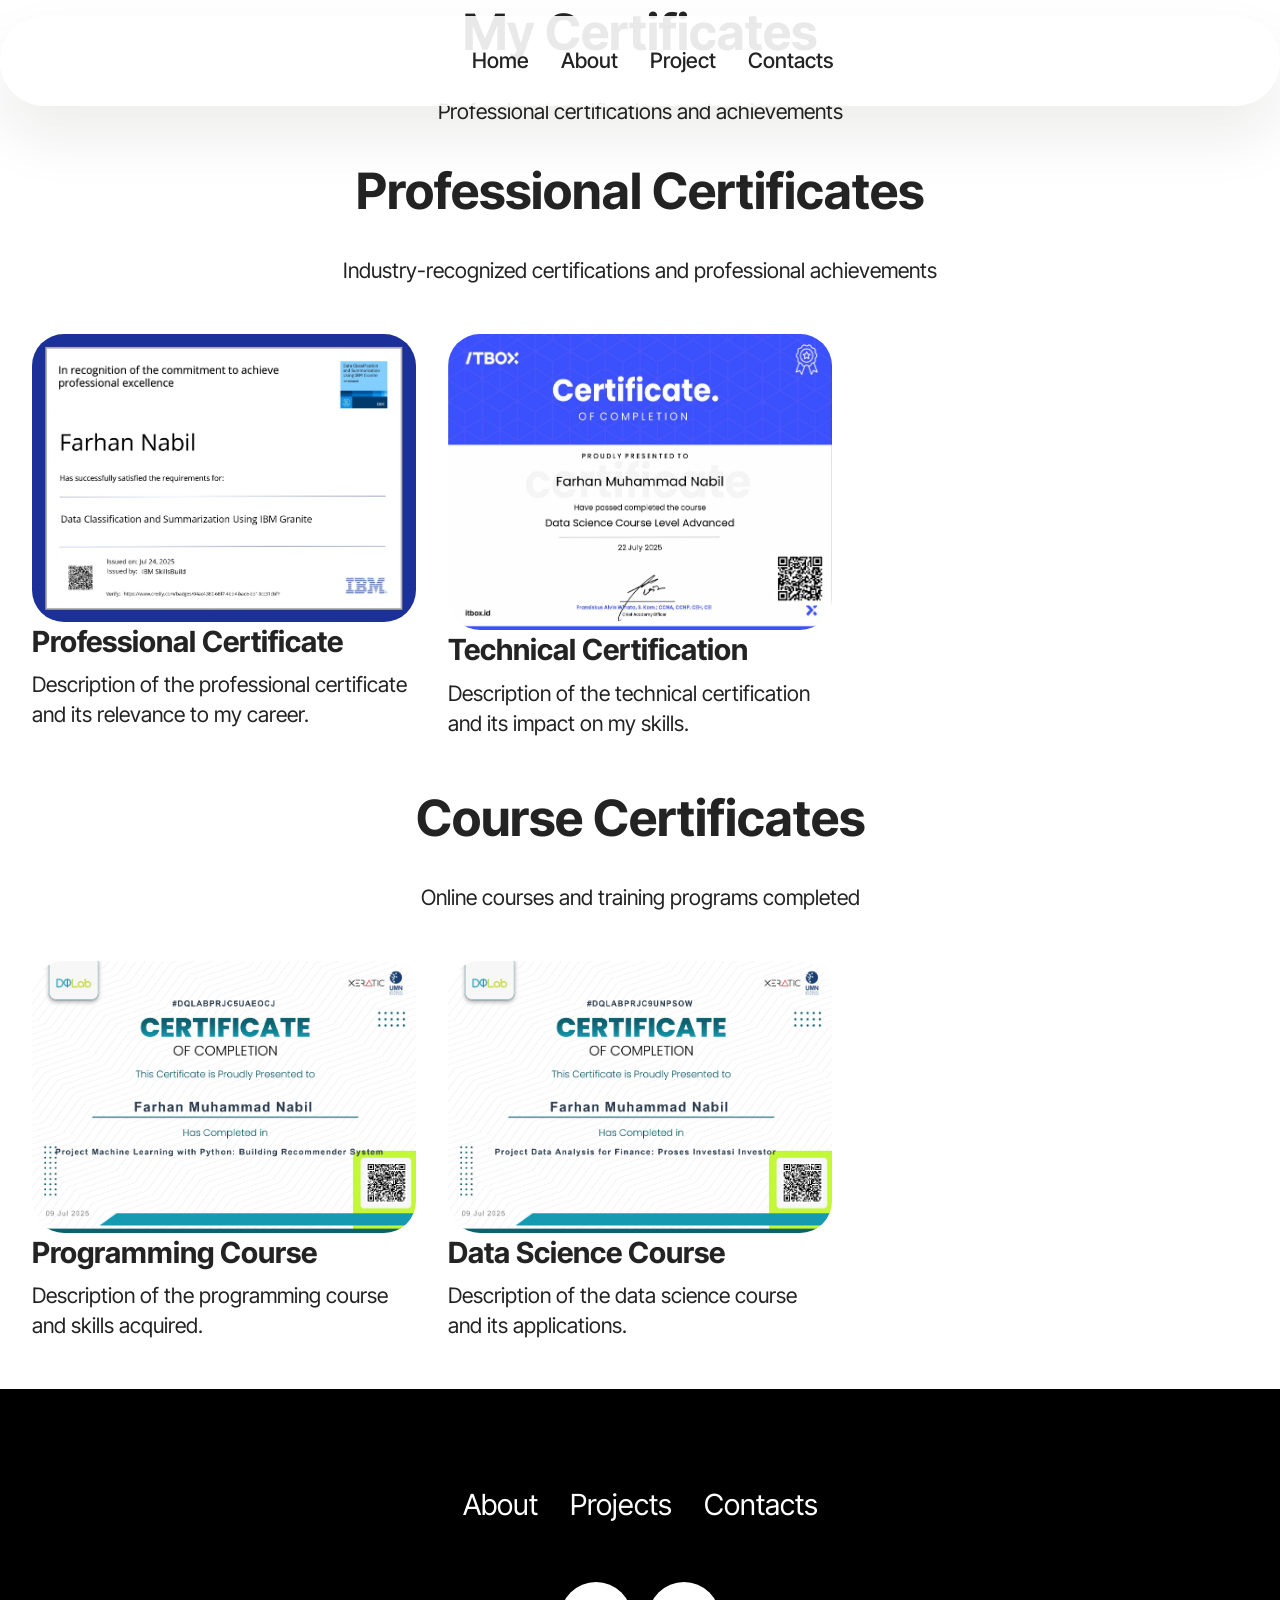
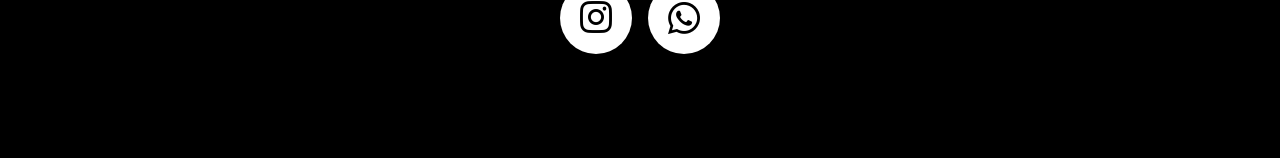
==== certificates.html @ 4dd7436f "Add files via upload" ====
<!DOCTYPE html>
<html>
<head>
  <meta charset="UTF-8">
  <meta http-equiv="X-UA-Compatible" content="IE=edge">
  <meta name="viewport" content="width=device-width, initial-scale=1, minimum-scale=1">
  <link rel="shortcut icon" href="assets/images/icon-128x128-1.png" type="image/x-icon">
  <meta name="description" content="">
  <title>My Certificates</title>
  <link rel="stylesheet" href="assets/bootstrap/css/bootstrap.min.css">
  <link rel="stylesheet" href="assets/bootstrap/css/bootstrap-grid.min.css">
  <link rel="stylesheet" href="assets/bootstrap/css/bootstrap-reboot.min.css">
  <link rel="stylesheet" href="assets/animatecss/animate.css">
  <link rel="stylesheet" href="assets/dropdown/css/style.css">
  <link rel="stylesheet" href="assets/socicon/css/styles.css">
  <link rel="stylesheet" href="assets/theme/css/style.css">
  <link rel="preload" href="https://fonts.googleapis.com/css?family=Inter+Tight:100,200,300,400,500,600,700,800,900,100i,200i,300i,400i,500i,600i,700i,800i,900i&display=swap" as="style" onload="this.onload=null;this.rel='stylesheet'">
  <noscript><link rel="stylesheet" href="https://fonts.googleapis.com/css?family=Inter+Tight:100,200,300,400,500,600,700,800,900,100i,200i,300i,400i,500i,600i,700i,800i,900i&display=swap"></noscript>
  <link rel="preload" as="style" href="assets/css/additional.css?v=58qlZ4"><link rel="stylesheet" href="assets/css/additional.css?v=58qlZ4" type="text/css">
</head>
<body>

<section data-bs-version="5.1" class="menu menu2 cid-tJS6tZXiPa" once="menu" id="menu02-0">
	<nav class="navbar navbar-dropdown navbar-fixed-top navbar-expand-lg">
		<div class="container">
			<div class="navbar-brand">
			</div>
			<button class="navbar-toggler" type="button" data-toggle="collapse" data-bs-toggle="collapse" data-target="#navbarSupportedContent" data-bs-target="#navbarSupportedContent" aria-controls="navbarNavAltMarkup" aria-expanded="false" aria-label="Toggle navigation">
				<div class="hamburger">
					<span></span>
					<span></span>
					<span></span>
					<span></span>
				</div>
			</button>
			<div class="collapse navbar-collapse" id="navbarSupportedContent">
				<ul class="navbar-nav nav-dropdown nav-right navbar-nav-top-padding" data-app-modern-menu="true">
					<li class="nav-item">
						<a class="nav-link link text-black text-primary display-4" href="index.html">Home</a>
					</li>
					<li class="nav-item">
						<a class="nav-link link text-black text-primary display-4" href="index.html#tabs1-1s">About</a>
					</li>
					<li class="nav-item">
						<a class="nav-link link text-black text-primary display-4" href="index.html#features-w">Project</a>
					</li>
					<li class="nav-item">
						<a class="nav-link link text-black text-primary display-4" href="index.html#contacts01-2a">Contacts</a>
					</li>
				</ul>
			</div>
		</div>
	</nav>
</section>

<section data-bs-version="5.1" class="header1 cid-certificates-header" id="header-certificates">
	<div class="container">
		<div class="row justify-content-center">
			<div class="col-12 text-center">
				<h1 class="section-title fonts-style mb-4 display-2"><strong>My Certificates</strong></h1>
				<p class="text fonts-style mb-4 display-7">Professional certifications and achievements</p>
			</div>
		</div>
	</div>
</section>

<section data-bs-version="5.1" class="features4 cid-professional-certs" id="professional-certificates">
	<div class="container">
		<div class="row justify-content-center mb-5">
			<div class="col-12 content-head">
				<h3 class="section-title fonts-style align-center mb-0 display-2"><strong>Professional Certificates</strong></h3>
				<p class="section-subtitle fonts-style align-center mt-4 mb-0 display-7">Industry-recognized certifications and professional achievements</p>
			</div>
		</div>
		<div class="row">
			<div class="col-12 col-md-6 col-lg-4 mb-4">
				<div class="certificate-card">
					<div class="certificate-img">
						<img src="assets/images/CERTI/certificate-04.jpg" onclick="openCertModal(this.src)" class="certificate-img">
					</div>
					<div class="certificate-content">
						<h5 class="certificate-title fonts-style display-5">
							<strong>Professional Certificate</strong>
						</h5>
						<p class="text fonts-style display-7">
							Description of the professional certificate and its relevance to my career.
						</p>
					</div>
				</div>
			</div>
			<div class="col-12 col-md-6 col-lg-4 mb-4">
				<div class="certificate-card">
					<div class="certificate-img">
						<img src="assets/images/CERTI/certificate-03.jpg" onclick="openCertModal(this.src)" class="certificate-img">
					</div>
					<div class="certificate-content">
						<h5 class="certificate-title fonts-style display-5">
							<strong>Technical Certification</strong>
						</h5>
						<p class="text fonts-style display-7">
							Description of the technical certification and its impact on my skills.
						</p>
					</div>
				</div>
			</div>
		</div>
	</div>
</section>

<section data-bs-version="5.1" class="features4 cid-course-certs" id="course-certificates">
	<div class="container">
		<div class="row justify-content-center mb-5">
			<div class="col-12 content-head">
				<h3 class="section-title fonts-style align-center mb-0 display-2"><strong>Course Certificates</strong></h3>
				<p class="section-subtitle fonts-style align-center mt-4 mb-0 display-7">Online courses and training programs completed</p>
			</div>
		</div>
		<div class="row">
			<div class="col-12 col-md-6 col-lg-4 mb-4">
				<div class="certificate-card">
					<div class="certificate-img">
						<img src="assets/images/CERTI/certificate-01.jpg" onclick="openCertModal(this.src)" class="certificate-img">
					</div>
					<div class="certificate-content">
						<h5 class="certificate-title fonts-style display-5">
							<strong>Programming Course</strong>
						</h5>
						<p class="text fonts-style display-7">
							Description of the programming course and skills acquired.
						</p>
					</div>
				</div>
			</div>
			<div class="col-12 col-md-6 col-lg-4 mb-4">
				<div class="certificate-card">
					<div class="certificate-img">
						<img src="assets/images/CERTI/certificate-02.jpg" onclick="openCertModal(this.src)" class="certificate-img">
					</div>
					<div class="certificate-content">
						<h5 class="certificate-title fonts-style display-5">
							<strong>Data Science Course</strong>
						</h5>
						<p class="text fonts-style display-7">
							Description of the data science course and its applications.
						</p>
					</div>
				</div>
			</div>
		</div>
	</div>
</section>

<!-- Certificate Modal -->
<div id="certModal" class="cert-modal" onclick="closeCertModal()">
	<div class="cert-modal-content">
		<span class="cert-close" onclick="closeCertModal()">&times;</span>
		<img id="certModalImg" src="" alt="Certificate">
	</div>
</div>

<section data-bs-version="5.1" class="footer1 programm5 cid-tJS9NNcTLZ" once="footers" id="footer03-8">
	<div class="container">
		<div class="row">
			<div class="row-links mb-4">
				<ul class="header-menu">
					<li class="header-menu-item fonts-style display-5"><a href="index.html#tabs1-1s" class="text-danger text-primary">About</a></li>
					<li class="header-menu-item fonts-style display-5"><a href="index.html#features-w" class="text-white">Projects</a></li>
					<li class="header-menu-item fonts-style display-5"><a href="index.html#contacts01-2a" class="text-danger text-primary">Contacts</a></li>
				</ul>
			</div>
			<div class="col-12">
				<div class="social-row">
					<div class="soc-item">
						<a href="https://www.instagram.com/farhanabiill/" target="_blank">
							<span class="iconfont display-7 socicon-instagram socicon"></span>
						</a>
					</div>
					<div class="soc-item">
						<a href="https://api.whatsapp.com/send/?phone=62081388886564" target="_blank">
							<span class="iconfont socicon-whatsapp socicon"></span>
						</a>
					</div>
				</div>
			</div>
		</div>
	</div>
</section>

<script src="assets/bootstrap/js/bootstrap.bundle.min.js"></script>
<script src="assets/smoothscroll/smooth-scroll.js"></script>
<script src="assets/dropdown/js/navbar-dropdown.js"></script>
<script src="assets/theme/js/script.js"></script>

<script>
// Certificate Modal Functions
function openCertModal(src) {
    document.getElementById('certModal').style.display = 'block';
    document.getElementById('certModalImg').src = src;
    document.body.style.overflow = 'hidden';
}

function closeCertModal() {
    document.getElementById('certModal').style.display = 'none';
    document.body.style.overflow = 'auto';
}

// Close modal when clicking outside
window.onclick = function(event) {
    const modal = document.getElementById('certModal');
    if (event.target == modal) {
        closeCertModal();
    }
}

// Close modal on escape key
document.addEventListener('keydown', function(event) {
    if (event.key === 'Escape') {
        closeCertModal();
    }
});
</script>

<input name="animation" type="hidden">
</body>
</html>
---- assets/dropdown/css/style.css ----
.navbar-dropdown {
  left: 0;
  padding: 0;
  position: absolute;
  right: 0;
  top: 0;
  transition: all 0.45s ease;
  z-index: 1030;
  background: #282828; }
  .navbar-dropdown .navbar-logo {
    margin-right: 0.8rem;
    transition: margin 0.3s ease-in-out;
    vertical-align: middle; }
    .navbar-dropdown .navbar-logo img {
      height: 3.125rem;
      transition: all 0.3s ease-in-out; }
    .navbar-dropdown .navbar-logo.iconfont {
      font-size: 3.125rem;
      line-height: 3.125rem; }
  .navbar-dropdown .navbar-caption {
    font-weight: 700;
    white-space: normal;
    vertical-align: -4px;
    line-height: 3.125rem !important; }
    .navbar-dropdown .navbar-caption, .navbar-dropdown .navbar-caption:hover {
      color: inherit;
      text-decoration: none; }
  .navbar-dropdown .iconfont + .navbar-caption {
    vertical-align: -1px; }
  .navbar-dropdown.navbar-fixed-top {
    position: fixed; }
  .navbar-dropdown .navbar-brand span {
    vertical-align: -4px; }
  .navbar-dropdown.bg-color.transparent {
    background: none; }
  .navbar-dropdown.navbar-short .navbar-brand {
    padding: 0.625rem 0; }
    .navbar-dropdown.navbar-short .navbar-brand span {
      vertical-align: -1px; }
  .navbar-dropdown.navbar-short .navbar-caption {
    line-height: 2.375rem !important;
    vertical-align: -2px; }
  .navbar-dropdown.navbar-short .navbar-logo {
    margin-right: 0.5rem; }
    .navbar-dropdown.navbar-short .navbar-logo img {
      height: 2.375rem; }
    .navbar-dropdown.navbar-short .navbar-logo.iconfont {
      font-size: 2.375rem;
      line-height: 2.375rem; }
  .navbar-dropdown.navbar-short .table-cell {
    height: 3.625rem; }
  .navbar-dropdown .navbar-close {
    left: 0.6875rem;
    position: fixed;
    top: 0.75rem;
    z-index: 1000; }
  .navbar-dropdown .hamburger-icon {
    content: "";
    display: inline-block;
    vertical-align: middle;
    width: 16px;
    -webkit-box-shadow: 0 -6px 0 1px #282828,0 0 0 1px #282828,0 6px 0 1px #282828;
    -moz-box-shadow: 0 -6px 0 1px #282828,0 0 0 1px #282828,0 6px 0 1px #282828;
    box-shadow: 0 -6px 0 1px #282828,0 0 0 1px #282828,0 6px 0 1px #282828; }

.dropdown-menu .dropdown-toggle[data-toggle="dropdown-submenu"]::after {
  border-bottom: 0.35em solid transparent;
  border-left: 0.35em solid;
  border-right: 0;
  border-top: 0.35em solid transparent;
  margin-left: 0.3rem; }

.dropdown-menu .dropdown-item:focus {
  outline: 0; }

.nav-dropdown {
  font-size: 0.75rem;
  font-weight: 500;
  height: auto !important; }
  .nav-dropdown .nav-btn {
    padding-left: 1rem; }
  .nav-dropdown .link {
    margin: .667em 1.667em;
    font-weight: 500;
    padding: 0;
    transition: color .2s ease-in-out; }
    .nav-dropdown .link.dropdown-toggle {
      margin-right: 2.583em; }
      .nav-dropdown .link.dropdown-toggle::after {
        margin-left: .25rem;
        border-top: 0.35em solid;
        border-right: 0.35em solid transparent;
        border-left: 0.35em solid transparent;
        border-bottom: 0; }
      .nav-dropdown .link.dropdown-toggle[aria-expanded="true"] {
        margin: 0;
        padding: 0.667em 3.263em  0.667em 1.667em; }
  .nav-dropdown .link::after,
  .nav-dropdown .dropdown-item::after {
    color: inherit; }
  .nav-dropdown .btn {
    font-size: 0.75rem;
    font-weight: 700;
    letter-spacing: 0;
    margin-bottom: 0;
    padding-left: 1.25rem;
    padding-right: 1.25rem; }
  .nav-dropdown .dropdown-menu {
    border-radius: 0;
    border: 0;
    left: 0;
    margin: 0;
    padding-bottom: 1.25rem;
    padding-top: 1.25rem;
    position: relative; }
  .nav-dropdown .dropdown-submenu {
    margin-left: 0.125rem;
    top: 0; }
  .nav-dropdown .dropdown-item {
    font-weight: 500;
    line-height: 2;
    padding: 0.3846em 4.615em 0.3846em 1.5385em;
    position: relative;
    transition: color .2s ease-in-out, background-color .2s ease-in-out; }
    .nav-dropdown .dropdown-item::after {
      margin-top: -0.3077em;
      position: absolute;
      right: 1.1538em;
      top: 50%; }
    .nav-dropdown .dropdown-item:focus, .nav-dropdown .dropdown-item:hover {
      background: none; }

@media (max-width: 767px) {
  .nav-dropdown.navbar-toggleable-sm {
    bottom: 0;
    display: none;
    left: 0;
    overflow-x: hidden;
    position: fixed;
    top: 0;
    transform: translateX(-100%);
    -ms-transform: translateX(-100%);
    -webkit-transform: translateX(-100%);
    width: 18.75rem;
    z-index: 999; } }
.nav-dropdown.navbar-toggleable-xl {
  bottom: 0;
  display: none;
  left: 0;
  overflow-x: hidden;
  position: fixed;
  top: 0;
  transform: translateX(-100%);
  -ms-transform: translateX(-100%);
  -webkit-transform: translateX(-100%);
  width: 18.75rem;
  z-index: 999; }

.nav-dropdown-sm {
  display: block !important;
  overflow-x: hidden;
  overflow: auto;
  padding-top: 3.875rem; }
  .nav-dropdown-sm::after {
    content: "";
    display: block;
    height: 3rem;
    width: 100%; }
  .nav-dropdown-sm.collapse.in ~ .navbar-close {
    display: block !important; }
  .nav-dropdown-sm.collapsing, .nav-dropdown-sm.collapse.in {
    transform: translateX(0);
    -ms-transform: translateX(0);
    -webkit-transform: translateX(0);
    transition: all 0.25s ease-out;
    -webkit-transition: all 0.25s ease-out;
    background: #282828; }
  .nav-dropdown-sm.collapsing[aria-expanded="false"] {
    transform: translateX(-100%);
    -ms-transform: translateX(-100%);
    -webkit-transform: translateX(-100%); }
  .nav-dropdown-sm .nav-item {
    display: block;
    margin-left: 0 !important;
    padding-left: 0; }
  .nav-dropdown-sm .link,
  .nav-dropdown-sm .dropdown-item {
    border-top: 1px dotted rgba(255, 255, 255, 0.1);
    font-size: 0.8125rem;
    line-height: 1.6;
    margin: 0 !important;
    padding: 0.875rem 2.4rem 0.875rem 1.5625rem !important;
    position: relative;
    white-space: normal; }
    .nav-dropdown-sm .link:focus, .nav-dropdown-sm .link:hover,
    .nav-dropdown-sm .dropdown-item:focus,
    .nav-dropdown-sm .dropdown-item:hover {
      background: rgba(0, 0, 0, 0.2) !important;
      color: #c0a375; }
  .nav-dropdown-sm .nav-btn {
    position: relative;
    padding: 1.5625rem 1.5625rem 0 1.5625rem; }
    .nav-dropdown-sm .nav-btn::before {
      border-top: 1px dotted rgba(255, 255, 255, 0.1);
      content: "";
      left: 0;
      position: absolute;
      top: 0;
      width: 100%; }
    .nav-dropdown-sm .nav-btn + .nav-btn {
      padding-top: 0.625rem; }
      .nav-dropdown-sm .nav-btn + .nav-btn::before {
        display: none; }
  .nav-dropdown-sm .btn {
    padding: 0.625rem 0; }
  .nav-dropdown-sm .dropdown-toggle[data-toggle="dropdown-submenu"]::after {
    margin-left: .25rem;
    border-top: 0.35em solid;
    border-right: 0.35em solid transparent;
    border-left: 0.35em solid transparent;
    border-bottom: 0; }
  .nav-dropdown-sm .dropdown-toggle[data-toggle="dropdown-submenu"][aria-expanded="true"]::after {
    border-top: 0;
    border-right: 0.35em solid transparent;
    border-left: 0.35em solid transparent;
    border-bottom: 0.35em solid; }
  .nav-dropdown-sm .dropdown-menu {
    margin: 0;
    padding: 0;
    position: relative;
    top: 0;
    left: 0;
    width: 100%;
    border: 0;
    float: none;
    border-radius: 0;
    background: none; }
  .nav-dropdown-sm .dropdown-submenu {
    left: 100%;
    margin-left: 0.125rem;
    margin-top: -1.25rem;
    top: 0; }

.navbar-toggleable-sm .nav-dropdown .dropdown-menu {
  position: absolute; }

.navbar-toggleable-sm .nav-dropdown .dropdown-submenu {
  left: 100%;
  margin-left: 0.125rem;
  margin-top: -1.25rem;
  top: 0; }

.navbar-toggleable-sm.opened .nav-dropdown .dropdown-menu {
  position: relative; }

.navbar-toggleable-sm.opened .nav-dropdown .dropdown-submenu {
  left: 0;
  margin-left: 00rem;
  margin-top: 0rem;
  top: 0; }

.is-builder .nav-dropdown.collapsing {
  transition: none !important; }
---- assets/socicon/css/styles.css ----
@charset "UTF-8";

@font-face {
  font-family: 'Socicon';
  src:  url('../fonts/socicon.eot');
  src:  url('../fonts/socicon.eot?#iefix') format('embedded-opentype'),
    url('../fonts/socicon.woff2') format('woff2'),
    url('../fonts/socicon.ttf') format('truetype'),
    url('../fonts/socicon.woff') format('woff'),
    url('../fonts/socicon.svg#socicon') format('svg');
  font-weight: normal;
  font-style: normal;
  font-display: swap;
}

[data-icon]:before {
  font-family: "socicon" !important;
  content: attr(data-icon);
  font-style: normal !important;
  font-weight: normal !important;
  font-variant: normal !important;
  text-transform: none !important;
  speak: none;
  line-height: 1;
  -webkit-font-smoothing: antialiased;
  -moz-osx-font-smoothing: grayscale;
}

[class^="socicon-"], [class*=" socicon-"] {
  /* use !important to prevent issues with browser extensions that change fonts */
  font-family: 'Socicon' !important;
  speak: none;
  font-style: normal;
  font-weight: normal;
  font-variant: normal;
  text-transform: none;
  line-height: 1;

  /* Better Font Rendering =========== */
  -webkit-font-smoothing: antialiased;
  -moz-osx-font-smoothing: grayscale;
}

.socicon-500px:before {
  content: "\e000";
}
.socicon-8tracks:before {
  content: "\e001";
}
.socicon-airbnb:before {
  content: "\e002";
}
.socicon-alliance:before {
  content: "\e003";
}
.socicon-amazon:before {
  content: "\e004";
}
.socicon-amplement:before {
  content: "\e005";
}
.socicon-android:before {
  content: "\e006";
}
.socicon-angellist:before {
  content: "\e007";
}
.socicon-apple:before {
  content: "\e008";
}
.socicon-appnet:before {
  content: "\e009";
}
.socicon-baidu:before {
  content: "\e00a";
}
.socicon-bandcamp:before {
  content: "\e00b";
}
.socicon-battlenet:before {
  content: "\e00c";
}
.socicon-mixer:before {
  content: "\e00d";
}
.socicon-bebee:before {
  content: "\e00e";
}
.socicon-bebo:before {
  content: "\e00f";
}
.socicon-behance:before {
  content: "\e010";
}
.socicon-blizzard:before {
  content: "\e011";
}
.socicon-blogger:before {
  content: "\e012";
}
.socicon-buffer:before {
  content: "\e013";
}
.socicon-chrome:before {
  content: "\e014";
}
.socicon-coderwall:before {
  content: "\e015";
}
.socicon-curse:before {
  content: "\e016";
}
.socicon-dailymotion:before {
  content: "\e017";
}
.socicon-deezer:before {
  content: "\e018";
}
.socicon-delicious:before {
  content: "\e019";
}
.socicon-deviantart:before {
  content: "\e01a";
}
.socicon-diablo:before {
  content: "\e01b";
}
.socicon-digg:before {
  content: "\e01c";
}
.socicon-discord:before {
  content: "\e01d";
}
.socicon-disqus:before {
  content: "\e01e";
}
.socicon-douban:before {
  content: "\e01f";
}
.socicon-draugiem:before {
  content: "\e020";
}
.socicon-dribbble:before {
  content: "\e021";
}
.socicon-drupal:before {
  content: "\e022";
}
.socicon-ebay:before {
  content: "\e023";
}
.socicon-ello:before {
  content: "\e024";
}
.socicon-endomodo:before {
  content: "\e025";
}
.socicon-envato:before {
  content: "\e026";
}
.socicon-etsy:before {
  content: "\e027";
}
.socicon-facebook:before {
  content: "\e028";
}
.socicon-feedburner:before {
  content: "\e029";
}
.socicon-filmweb:before {
  content: "\e02a";
}
.socicon-firefox:before {
  content: "\e02b";
}
.socicon-flattr:before {
  content: "\e02c";
}
.socicon-flickr:before {
  content: "\e02d";
}
.socicon-formulr:before {
  content: "\e02e";
}
.socicon-forrst:before {
  content: "\e02f";
}
.socicon-foursquare:before {
  content: "\e030";
}
.socicon-friendfeed:before {
  content: "\e031";
}
.socicon-github:before {
  content: "\e032";
}
.socicon-goodreads:before {
  content: "\e033";
}
.socicon-google:before {
  content: "\e034";
}
.socicon-googlescholar:before {
  content: "\e035";
}
.socicon-googlegroups:before {
  content: "\e036";
}
.socicon-googlephotos:before {
  content: "\e037";
}
.socicon-googleplus:before {
  content: "\e038";
}
.socicon-grooveshark:before {
  content: "\e039";
}
.socicon-hackerrank:before {
  content: "\e03a";
}
.socicon-hearthstone:before {
  content: "\e03b";
}
.socicon-hellocoton:before {
  content: "\e03c";
}
.socicon-heroes:before {
  content: "\e03d";
}
.socicon-smashcast:before {
  content: "\e03e";
}
.socicon-horde:before {
  content: "\e03f";
}
.socicon-houzz:before {
  content: "\e040";
}
.socicon-icq:before {
  content: "\e041";
}
.socicon-identica:before {
  content: "\e042";
}
.socicon-imdb:before {
  content: "\e043";
}
.socicon-instagram:before {
  content: "\e044";
}
.socicon-issuu:before {
  content: "\e045";
}
.socicon-istock:before {
  content: "\e046";
}
.socicon-itunes:before {
  content: "\e047";
}
.socicon-keybase:before {
  content: "\e048";
}
.socicon-lanyrd:before {
  content: "\e049";
}
.socicon-lastfm:before {
  content: "\e04a";
}
.socicon-line:before {
  content: "\e04b";
}
.socicon-linkedin:before {
  content: "\e04c";
}
.socicon-livejournal:before {
  content: "\e04d";
}
.socicon-lyft:before {
  content: "\e04e";
}
.socicon-macos:before {
  content: "\e04f";
}
.socicon-mail:before {
  content: "\e050";
}
.socicon-medium:before {
  content: "\e051";
}
.socicon-meetup:before {
  content: "\e052";
}
.socicon-mixcloud:before {
  content: "\e053";
}
.socicon-modelmayhem:before {
  content: "\e054";
}
.socicon-mumble:before {
  content: "\e055";
}
.socicon-myspace:before {
  content: "\e056";
}
.socicon-newsvine:before {
  content: "\e057";
}
.socicon-nintendo:before {
  content: "\e058";
}
.socicon-npm:before {
  content: "\e059";
}
.socicon-odnoklassniki:before {
  content: "\e05a";
}
.socicon-openid:before {
  content: "\e05b";
}
.socicon-opera:before {
  content: "\e05c";
}
.socicon-outlook:before {
  content: "\e05d";
}
.socicon-overwatch:before {
  content: "\e05e";
}
.socicon-patreon:before {
  content: "\e05f";
}
.socicon-paypal:before {
  content: "\e060";
}
.socicon-periscope:before {
  content: "\e061";
}
.socicon-persona:before {
  content: "\e062";
}
.socicon-pinterest:before {
  content: "\e063";
}
.socicon-play:before {
  content: "\e064";
}
.socicon-player:before {
  content: "\e065";
}
.socicon-playstation:before {
  content: "\e066";
}
.socicon-pocket:before {
  content: "\e067";
}
.socicon-qq:before {
  content: "\e068";
}
.socicon-quora:before {
  content: "\e069";
}
.socicon-raidcall:before {
  content: "\e06a";
}
.socicon-ravelry:before {
  content: "\e06b";
}
.socicon-reddit:before {
  content: "\e06c";
}
.socicon-renren:before {
  content: "\e06d";
}
.socicon-researchgate:before {
  content: "\e06e";
}
.socicon-residentadvisor:before {
  content: "\e06f";
}
.socicon-reverbnation:before {
  content: "\e070";
}
.socicon-rss:before {
  content: "\e071";
}
.socicon-sharethis:before {
  content: "\e072";
}
.socicon-skype:before {
  content: "\e073";
}
.socicon-slideshare:before {
  content: "\e074";
}
.socicon-smugmug:before {
  content: "\e075";
}
.socicon-snapchat:before {
  content: "\e076";
}
.socicon-songkick:before {
  content: "\e077";
}
.socicon-soundcloud:before {
  content: "\e078";
}
.socicon-spotify:before {
  content: "\e079";
}
.socicon-stackexchange:before {
  content: "\e07a";
}
.socicon-stackoverflow:before {
  content: "\e07b";
}
.socicon-starcraft:before {
  content: "\e07c";
}
.socicon-stayfriends:before {
  content: "\e07d";
}
.socicon-steam:before {
  content: "\e07e";
}
.socicon-storehouse:before {
  content: "\e07f";
}
.socicon-strava:before {
  content: "\e080";
}
.socicon-streamjar:before {
  content: "\e081";
}
.socicon-stumbleupon:before {
  content: "\e082";
}
.socicon-swarm:before {
  content: "\e083";
}
.socicon-teamspeak:before {
  content: "\e084";
}
.socicon-teamviewer:before {
  content: "\e085";
}
.socicon-technorati:before {
  content: "\e086";
}
.socicon-telegram:before {
  content: "\e087";
}
.socicon-tripadvisor:before {
  content: "\e088";
}
.socicon-tripit:before {
  content: "\e089";
}
.socicon-triplej:before {
  content: "\e08a";
}
.socicon-tumblr:before {
  content: "\e08b";
}
.socicon-twitch:before {
  content: "\e08c";
}
.socicon-twitter:before {
  content: "\e08d";
}
.socicon-uber:before {
  content: "\e08e";
}
.socicon-ventrilo:before {
  content: "\e08f";
}
.socicon-viadeo:before {
  content: "\e090";
}
.socicon-viber:before {
  content: "\e091";
}
.socicon-viewbug:before {
  content: "\e092";
}
.socicon-vimeo:before {
  content: "\e093";
}
.socicon-vine:before {
  content: "\e094";
}
.socicon-vkontakte:before {
  content: "\e095";
}
.socicon-warcraft:before {
  content: "\e096";
}
.socicon-wechat:before {
  content: "\e097";
}
.socicon-weibo:before {
  content: "\e098";
}
.socicon-whatsapp:before {
  content: "\e099";
}
.socicon-wikipedia:before {
  content: "\e09a";
}
.socicon-windows:before {
  content: "\e09b";
}
.socicon-wordpress:before {
  content: "\e09c";
}
.socicon-wykop:before {
  content: "\e09d";
}
.socicon-xbox:before {
  content: "\e09e";
}
.socicon-xing:before {
  content: "\e09f";
}
.socicon-yahoo:before {
  content: "\e0a0";
}
.socicon-yammer:before {
  content: "\e0a1";
}
.socicon-yandex:before {
  content: "\e0a2";
}
.socicon-yelp:before {
  content: "\e0a3";
}
.socicon-younow:before {
  content: "\e0a4";
}
.socicon-youtube:before {
  content: "\e0a5";
}
.socicon-zapier:before {
  content: "\e0a6";
}
.socicon-zerply:before {
  content: "\e0a7";
}
.socicon-zomato:before {
  content: "\e0a8";
}
.socicon-zynga:before {
  content: "\e0a9";
}
.socicon-bluesky:before {
  content: "\e0aa";
}
.socicon-threads:before {
  content: "\e0ab";
}
.socicon-spreadshirt:before {
  content: "\e901";
}
.socicon-gamejolt:before {
  content: "\e902";
}
.socicon-trello:before {
  content: "\e903";
}
.socicon-tunein:before {
  content: "\e904";
}
.socicon-bloglovin:before {
  content: "\e905";
}
.socicon-gamewisp:before {
  content: "\e906";
}
.socicon-messenger:before {
  content: "\e907";
}
.socicon-pandora:before {
  content: "\e908";
}
.socicon-augment:before {
  content: "\e909";
}
.socicon-bitbucket:before {
  content: "\e90a";
}
.socicon-fyuse:before {
  content: "\e90b";
}
.socicon-yt-gaming:before {
  content: "\e90c";
}
.socicon-sketchfab:before {
  content: "\e90d";
}
.socicon-mobcrush:before {
  content: "\e90e";
}
.socicon-microsoft:before {
  content: "\e90f";
}
.socicon-realtor:before {
  content: "\e910";
}
.socicon-tidal:before {
  content: "\e911";
}
.socicon-qobuz:before {
  content: "\e912";
}
.socicon-natgeo:before {
  content: "\e913";
}
.socicon-mastodon:before {
  content: "\e914";
}
.socicon-unsplash:before {
  content: "\e915";
}
.socicon-homeadvisor:before {
  content: "\e916";
}
.socicon-angieslist:before {
  content: "\e917";
}
.socicon-codepen:before {
  content: "\e918";
}
.socicon-slack:before {
  content: "\e919";
}
.socicon-openaigym:before {
  content: "\e91a";
}
.socicon-logmein:before {
  content: "\e91b";
}
.socicon-fiverr:before {
  content: "\e91c";
}
.socicon-gotomeeting:before {
  content: "\e91d";
}
.socicon-aliexpress:before {
  content: "\e91e";
}
.socicon-guru:before {
  content: "\e91f";
}
.socicon-appstore:before {
  content: "\e920";
}
.socicon-homes:before {
  content: "\e921";
}
.socicon-zoom:before {
  content: "\e922";
}
.socicon-alibaba:before {
  content: "\e923";
}
.socicon-craigslist:before {
  content: "\e924";
}
.socicon-wix:before {
  content: "\e925";
}
.socicon-redfin:before {
  content: "\e926";
}
.socicon-googlecalendar:before {
  content: "\e927";
}
.socicon-shopify:before {
  content: "\e928";
}
.socicon-freelancer:before {
  content: "\e929";
}
.socicon-seedrs:before {
  content: "\e92a";
}
.socicon-bing:before {
  content: "\e92b";
}
.socicon-doodle:before {
  content: "\e92c";
}
.socicon-bonanza:before {
  content: "\e92d";
}
.socicon-squarespace:before {
  content: "\e92e";
}
.socicon-toptal:before {
  content: "\e92f";
}
.socicon-gust:before {
  content: "\e930";
}
.socicon-ask:before {
  content: "\e931";
}
.socicon-trulia:before {
  content: "\e932";
}
.socicon-loomly:before {
  content: "\e933";
}
.socicon-ghost:before {
  content: "\e934";
}
.socicon-upwork:before {
  content: "\e935";
}
.socicon-fundable:before {
  content: "\e936";
}
.socicon-booking:before {
  content: "\e937";
}
.socicon-googlemaps:before {
  content: "\e938";
}
.socicon-zillow:before {
  content: "\e939";
}
.socicon-niconico:before {
  content: "\e93a";
}
.socicon-toneden:before {
  content: "\e93b";
}
.socicon-crunchbase:before {
  content: "\e93c";
}
.socicon-homefy:before {
  content: "\e93d";
}
.socicon-calendly:before {
  content: "\e93e";
}
.socicon-livemaster:before {
  content: "\e93f";
}
.socicon-udemy:before {
  content: "\e940";
}
.socicon-codered:before {
  content: "\e941";
}
.socicon-origin:before {
  content: "\e942";
}
.socicon-nextdoor:before {
  content: "\e943";
}
.socicon-portfolio:before {
  content: "\e944";
}
.socicon-instructables:before {
  content: "\e945";
}
.socicon-gitlab:before {
  content: "\e946";
}
.socicon-hackernews:before {
  content: "\e947";
}
.socicon-smashwords:before {
  content: "\e948";
}
.socicon-kobo:before {
  content: "\e949";
}
.socicon-bookbub:before {
  content: "\e94a";
}
.socicon-mailru:before {
  content: "\e94b";
}
.socicon-moddb:before {
  content: "\e94c";
}
.socicon-indiedb:before {
  content: "\e94d";
}
.socicon-traxsource:before {
  content: "\e94e";
}
.socicon-gamefor:before {
  content: "\e94f";
}
.socicon-pixiv:before {
  content: "\e950";
}
.socicon-myanimelist:before {
  content: "\e951";
}
.socicon-blackberry:before {
  content: "\e952";
}
.socicon-wickr:before {
  content: "\e953";
}
.socicon-spip:before {
  content: "\e954";
}
.socicon-napster:before {
  content: "\e955";
}
.socicon-beatport:before {
  content: "\e956";
}
.socicon-hackerone:before {
  content: "\e957";
}
.socicon-internet:before {
  content: "\e958";
}
.socicon-ubuntu:before {
  content: "\e959";
}
.socicon-artstation:before {
  content: "\e95a";
}
.socicon-invision:before {
  content: "\e95b";
}
.socicon-torial:before {
  content: "\e95c";
}
.socicon-collectorz:before {
  content: "\e95d";
}
.socicon-seenthis:before {
  content: "\e95e";
}
.socicon-googleplaymusic:before {
  content: "\e95f";
}
.socicon-debian:before {
  content: "\e960";
}
.socicon-filmfreeway:before {
  content: "\e961";
}
.socicon-gnome:before {
  content: "\e962";
}
.socicon-itchio:before {
  content: "\e963";
}
.socicon-jamendo:before {
  content: "\e964";
}
.socicon-mix:before {
  content: "\e965";
}
.socicon-sharepoint:before {
  content: "\e966";
}
.socicon-tinder:before {
  content: "\e967";
}
.socicon-windguru:before {
  content: "\e968";
}
.socicon-cdbaby:before {
  content: "\e969";
}
.socicon-elementaryos:before {
  content: "\e96a";
}
.socicon-stage32:before {
  content: "\e96b";
}
.socicon-tiktok:before {
  content: "\e96c";
}
.socicon-gitter:before {
  content: "\e96d";
}
.socicon-letterboxd:before {
  content: "\e96e";
}
.socicon-threema:before {
  content: "\e96f";
}
.socicon-splice:before {
  content: "\e970";
}
.socicon-metapop:before {
  content: "\e971";
}
.socicon-naver:before {
  content: "\e972";
}
.socicon-remote:before {
  content: "\e973";
}
.socicon-flipboard:before {
  content: "\e974";
}
.socicon-googlehangouts:before {
  content: "\e975";
}
.socicon-dlive:before {
  content: "\e976";
}
.socicon-vsco:before {
  content: "\e977";
}
.socicon-stitcher:before {
  content: "\e978";
}
.socicon-avvo:before {
  content: "\e979";
}
.socicon-redbubble:before {
  content: "\e97a";
}
.socicon-society6:before {
  content: "\e97b";
}
.socicon-zazzle:before {
  content: "\e97c";
}
.socicon-eitaa:before {
  content: "\e97d";
}
.socicon-soroush:before {
  content: "\e97e";
}
.socicon-bale:before {
  content: "\e97f";
}
---- assets/theme/css/style.css ----
@charset "UTF-8";
section {
  background-color: #ffffff;
}

body {
  font-style: normal;
  line-height: 1.5;
  font-weight: 400;
  color: #232323;
  position: relative;
}

button {
  background-color: transparent;
  border-color: transparent;
}

.embla__button,
.carousel-control {
  background-color: #edefea !important;
  opacity: 0.8 !important;
  color: #464845 !important;
  border-color: #edefea !important;
}

.carousel .close,
.modalWindow .close {
  background-color: #edefea !important;
  color: #464845 !important;
  border-color: #edefea !important;
  opacity: 0.8 !important;
}

.carousel .close:hover,
.modalWindow .close:hover {
  opacity: 1 !important;
}

.carousel-indicators li {
  background-color: #edefea !important;
  border: 2px solid #464845 !important;
}

.carousel-indicators li:hover,
.carousel-indicators li:active {
  opacity: 0.8 !important;
}

.embla__button:hover,
.carousel-control:hover {
  background-color: #edefea !important;
  opacity: 1 !important;
}

.modalWindow-video-container {
  height: 80%;
}

section,
.container,
.container-fluid {
  position: relative;
  word-wrap: break-word;
}

a.iconfont:hover {
  text-decoration: none;
}

.article .lead p,
.article .lead ul,
.article .lead ol,
.article .lead pre,
.article .lead blockquote {
  margin-bottom: 0;
}

a {
  font-style: normal;
  font-weight: 400;
  cursor: pointer;
}
a, a:hover {
  text-decoration: none;
}

.section-title {
  font-style: normal;
  line-height: 1.3;
}

.section-subtitle {
  line-height: 1.3;
}

.text {
  font-style: normal;
  line-height: 1.7;
}

h1,
h2,
h3,
h4,
h5,
h6,
.display-1,
.display-2,
.display-4,
.display-5,
.display-7,
span,
p,
a {
  line-height: 1;
  word-break: break-word;
  word-wrap: break-word;
  font-weight: 400;
}

b,
strong {
  font-weight: bold;
}

input:-webkit-autofill, input:-webkit-autofill:hover, input:-webkit-autofill:focus, input:-webkit-autofill:active {
  transition-delay: 9999s;
  -webkit-transition-property: background-color, color;
  transition-property: background-color, color;
}

textarea[type=hidden] {
  display: none;
}

section {
  background-position: 50% 50%;
  background-repeat: no-repeat;
  background-size: cover;
}
section .background-video,
section .background-video-preview {
  position: absolute;
  bottom: 0;
  left: 0;
  right: 0;
  top: 0;
}

.hidden {
  visibility: hidden;
}

.z-index20 {
  z-index: 20;
}

/*! Base colors */
.white {
  color: #ffffff;
}

.black {
  color: #111111;
}

.bg-white {
  background-color: #ffffff;
}

.bg-black {
  background-color: #000000;
}

/*! Text-aligns */
.align-left {
  text-align: left;
}

.align-center {
  text-align: center;
}

.align-right {
  text-align: right;
}

/*! Font-weight  */
.light {
  font-weight: 300;
}

.regular {
  font-weight: 400;
}

.semibold {
  font-weight: 500;
}

.bold {
  font-weight: 700;
}

/*! Media  */
.media-content {
  flex-basis: 100%;
}

.media-container-row {
  display: flex;
  flex-direction: row;
  flex-wrap: wrap;
  justify-content: center;
  align-content: center;
  align-items: start;
}
.media-container-row .media-size-item {
  width: 400px;
}

.media-container-column {
  display: flex;
  flex-direction: column;
  flex-wrap: wrap;
  justify-content: center;
  align-content: center;
  align-items: stretch;
}
.media-container-column > * {
  width: 100%;
}

@media (min-width: 992px) {
  .media-container-row {
    flex-wrap: nowrap;
  }
}
figure {
  margin-bottom: 0;
  overflow: hidden;
}

figure[media-size] {
  transition: width 0.1s;
}

img,
iframe {
  display: block;
  width: 100%;
}

.card {
  background-color: transparent;
  border: none;
}

.card-box {
  width: 100%;
}

.card-img {
  text-align: center;
  flex-shrink: 0;
  -webkit-flex-shrink: 0;
}

.media {
  max-width: 100%;
  margin: 0 auto;
}

.figure {
  align-self: center;
}

.media-container > div {
  max-width: 100%;
}

.figure img,
.card-img img {
  width: 100%;
}

@media (max-width: 991px) {
  .media-size-item {
    width: auto !important;
  }
  .media {
    width: auto;
  }
  .figure {
    width: 100% !important;
  }
}
/*! Buttons */
.section-btn {
  margin-left: -0.6rem;
  margin-right: -0.6rem;
  font-size: 0;
}

.btn {
  font-weight: 600;
  border-width: 1px;
  font-style: normal;
  margin: 0.6rem 0.6rem;
  white-space: normal;
  transition: all 0.2s ease-in-out;
  display: inline-flex;
  align-items: center;
  justify-content: center;
  word-break: break-word;
}

.btn-sm {
  font-weight: 600;
  letter-spacing: 0px;
  transition: all 0.3s ease-in-out;
}

.btn-md {
  font-weight: 600;
  letter-spacing: 0px;
  transition: all 0.3s ease-in-out;
}

.btn-lg {
  font-weight: 600;
  letter-spacing: 0px;
  transition: all 0.3s ease-in-out;
}

.btn-form {
  margin: 0;
}
.btn-form:hover {
  cursor: pointer;
}

nav .section-btn {
  margin-left: 0rem;
  margin-right: 0rem;
}

/*! Btn icon margin */
.btn .iconfont,
.btn.btn-sm .iconfont {
  order: 1;
  cursor: pointer;
  margin-left: 0.5rem;
  vertical-align: sub;
}

.btn.btn-md .iconfont,
.btn.btn-md .iconfont {
  margin-left: 0.8rem;
}

.regular {
  font-weight: 400;
}

.semibold {
  font-weight: 500;
}

.bold {
  font-weight: 700;
}

[type=submit] {
  -webkit-appearance: none;
}

/*! Full-screen */
.fullscreen .overlay {
  min-height: 100vh;
}

.fullscreen {
  display: flex;
  display: -moz-flex;
  display: -ms-flex;
  display: -o-flex;
  align-items: center;
  min-height: 100vh;
  padding-top: 3rem;
  padding-bottom: 3rem;
}

/*! Map */
.map {
  height: 25rem;
  position: relative;
}
.map iframe {
  width: 100%;
  height: 100%;
}

/*! Scroll to top arrow */
.arrow-up {
  bottom: 25px;
  right: 90px;
  position: fixed;
  text-align: right;
  z-index: 5000;
  color: #ffffff;
  font-size: 22px;
}

.arrow-up a {
  background: rgba(0, 0, 0, 0.2);
  border-radius: 50%;
  color: #fff;
  display: inline-block;
  height: 60px;
  width: 60px;
  border: 2px solid #fff;
  outline-style: none !important;
  position: relative;
  text-decoration: none;
  transition: all 0.3s ease-in-out;
  cursor: pointer;
  text-align: center;
}
.arrow-up a:hover {
  background-color: rgba(0, 0, 0, 0.4);
}
.arrow-up a i {
  line-height: 60px;
}

.arrow-up-icon {
  display: block;
  color: #fff;
}

.arrow-up-icon::before {
  content: "›";
  display: inline-block;
  font-family: serif;
  font-size: 22px;
  line-height: 1;
  font-style: normal;
  position: relative;
  top: 6px;
  left: -4px;
  transform: rotate(-90deg);
}

/*! Arrow Down */
.arrow {
  position: absolute;
  bottom: 45px;
  left: 50%;
  width: 60px;
  height: 60px;
  cursor: pointer;
  background-color: rgba(80, 80, 80, 0.5);
  border-radius: 50%;
  transform: translateX(-50%);
}
@media (max-width: 767px) {
  .arrow {
    display: none;
  }
}
.arrow > a {
  display: inline-block;
  text-decoration: none;
  outline-style: none;
  animation: arrowdown 1.7s ease-in-out infinite;
  color: #ffffff;
}
.arrow > a > i {
  position: absolute;
  top: -2px;
  left: 15px;
  font-size: 2rem;
}

#scrollToTop a i::before {
  content: "";
  position: absolute;
  display: block;
  border-bottom: 2.5px solid #fff;
  border-left: 2.5px solid #fff;
  width: 27.8%;
  height: 27.8%;
  left: 50%;
  top: 51%;
  transform: translateY(-30%) translateX(-50%) rotate(135deg);
}

@keyframes arrowdown {
  0% {
    transform: translateY(0px);
  }
  50% {
    transform: translateY(-5px);
  }
  100% {
    transform: translateY(0px);
  }
}
@media (max-width: 500px) {
  .arrow-up {
    left: 0;
    right: 0;
    text-align: center;
  }
}
/*Gradients animation*/
@keyframes gradient-animation {
  from {
    background-position: 0% 100%;
    animation-timing-function: ease-in-out;
  }
  to {
    background-position: 100% 0%;
    animation-timing-function: ease-in-out;
  }
}
.bg-gradient {
  background-size: 200% 200%;
  animation: gradient-animation 5s infinite alternate;
  -webkit-animation: gradient-animation 5s infinite alternate;
}

.menu .navbar-brand {
  display: -webkit-flex;
}
.menu .navbar-brand span {
  display: flex;
  display: -webkit-flex;
}
.menu .navbar-brand .navbar-caption-wrap {
  display: -webkit-flex;
}
.menu .navbar-brand .navbar-logo img {
  display: -webkit-flex;
  width: auto;
}
@media (min-width: 768px) and (max-width: 991px) {
  .menu .navbar-toggleable-sm .navbar-nav {
    display: -ms-flexbox;
  }
}
@media (max-width: 991px) {
  .menu .navbar-collapse {
    max-height: 93.5vh;
  }
  .menu .navbar-collapse.show {
    overflow: auto;
  }
}
@media (min-width: 992px) {
  .menu .navbar-nav.nav-dropdown {
    display: -webkit-flex;
  }
  .menu .navbar-toggleable-sm .navbar-collapse {
    display: -webkit-flex !important;
  }
  .menu .collapsed .navbar-collapse {
    max-height: 93.5vh;
  }
  .menu .collapsed .navbar-collapse.show {
    overflow: auto;
  }
}
@media (max-width: 767px) {
  .menu .navbar-collapse {
    max-height: 80vh;
  }
}

.nav-link .iconfont {
  margin-right: 0.5rem;
}

.navbar {
  display: -webkit-flex;
  -webkit-flex-wrap: wrap;
  -webkit-align-items: center;
  -webkit-justify-content: space-between;
}

.navbar-collapse {
  -webkit-flex-basis: 100%;
  -webkit-flex-grow: 1;
  -webkit-align-items: center;
}

.nav-dropdown .link {
  padding: 0.667em 1.667em !important;
  margin: 0 !important;
}

.nav {
  display: -webkit-flex;
  -webkit-flex-wrap: wrap;
}

.row {
  display: -webkit-flex;
  -webkit-flex-wrap: wrap;
}

.justify-content-center {
  -webkit-justify-content: center;
}

.form-inline {
  display: -webkit-flex;
}

.card-wrapper {
  -webkit-flex: 1;
}

.carousel-control {
  z-index: 10;
  display: -webkit-flex;
}

.carousel-controls {
  display: -webkit-flex;
}

.media {
  display: -webkit-flex;
}

.form-group:focus {
  outline: none;
}

.jq-selectbox__select {
  padding: 7px 0;
  position: relative;
}

.jq-selectbox__dropdown {
  overflow: hidden;
  border-radius: 10px;
  position: absolute;
  top: 100%;
  left: 0 !important;
  width: 100% !important;
}

.jq-selectbox__trigger-arrow {
  right: 0;
  transform: translateY(-50%);
}

.jq-selectbox li {
  padding: 1.07em 0.5em;
}

input[type=range] {
  padding-left: 0 !important;
  padding-right: 0 !important;
}

.modal-dialog,
.modal-content {
  height: 100%;
}

.modal-dialog .carousel-inner {
  height: calc(100vh - 1.75rem);
}
@media (max-width: 575px) {
  .modal-dialog .carousel-inner {
    height: calc(100vh - 1rem);
  }
}

.carousel-item {
  text-align: center;
}

.carousel-item img {
  margin: auto;
}

.navbar-toggler {
  align-self: flex-start;
  padding: 0.25rem 0.75rem;
  font-size: 1.25rem;
  line-height: 1;
  background: transparent;
  border: 1px solid transparent;
  border-radius: 0.25rem;
}

.navbar-toggler:focus,
.navbar-toggler:hover {
  text-decoration: none;
  box-shadow: none;
}

.navbar-toggler-icon {
  display: inline-block;
  width: 1.5em;
  height: 1.5em;
  vertical-align: middle;
  content: "";
  background: no-repeat center center;
  background-size: 100% 100%;
}

.navbar-toggler-left {
  position: absolute;
  left: 1rem;
}

.navbar-toggler-right {
  position: absolute;
  right: 1rem;
}

.card-img {
  width: auto;
}

.menu .navbar.collapsed:not(.beta-menu) {
  flex-direction: column;
}

.carousel-item.active,
.carousel-item-next,
.carousel-item-prev {
  display: flex;
}

.note-air-layout .dropup .dropdown-menu,
.note-air-layout .navbar-fixed-bottom .dropdown .dropdown-menu {
  bottom: initial !important;
}

html,
body {
  height: auto;
  min-height: 100vh;
}

.dropup .dropdown-toggle::after {
  display: none;
}

.form-asterisk {
  font-family: initial;
  position: absolute;
  top: -2px;
  font-weight: normal;
}

.form-control-label {
  position: relative;
  cursor: pointer;
  margin-bottom: 0.357em;
  padding: 0;
}

.alert {
  color: #ffffff;
  border-radius: 0;
  border: 0;
  font-size: 1.1rem;
  line-height: 1.5;
  margin-bottom: 1.875rem;
  padding: 1.25rem;
  position: relative;
  text-align: center;
}
.alert.alert-form::after {
  background-color: inherit;
  bottom: -7px;
  content: "";
  display: block;
  height: 14px;
  left: 50%;
  margin-left: -7px;
  position: absolute;
  transform: rotate(45deg);
  width: 14px;
}

.form-control {
  background-color: #ffffff;
  background-clip: border-box;
  color: #232323;
  line-height: 1rem !important;
  height: auto;
  padding: 1.2rem 2rem;
  transition: border-color 0.25s ease 0s;
  border: 1px solid transparent !important;
  border-radius: 4px;
  box-shadow: rgba(0, 0, 0, 0.07) 0px 1px 1px 0px, rgba(0, 0, 0, 0.07) 0px 1px 3px 0px, rgba(0, 0, 0, 0.03) 0px 0px 0px 1px;
}
.form-active .form-control:invalid {
  border-color: red;
}

.row > * {
  padding-right: 1rem;
  padding-left: 1rem;
}

form .row {
  margin-left: -0.6rem;
  margin-right: -0.6rem;
}
form .row [class*=col] {
  padding-left: 0.6rem;
  padding-right: 0.6rem;
}

form .section-btn {
  padding-left: 0.6rem;
  padding-right: 0.6rem;
}

form .form-check-input {
  margin-top: 0.5;
}

textarea.form-control {
  line-height: 1.5rem !important;
}

.form-group {
  margin-bottom: 1.2rem;
}

.form-control,
form .btn {
  min-height: 48px;
}

.gdpr-block label span.textGDPR input[name=gdpr] {
  top: 7px;
}

.form-control:focus {
  box-shadow: none;
}

:focus {
  outline: none;
}

.overlay {
  background-color: #000;
  bottom: 0;
  left: 0;
  opacity: 0.5;
  position: absolute;
  right: 0;
  top: 0;
  z-index: 0;
  pointer-events: none;
}

blockquote {
  font-style: italic;
  padding: 3rem;
  font-size: 1.09rem;
  position: relative;
  border-left: 3px solid;
}

ul,
ol,
pre,
blockquote {
  margin-bottom: 2.3125rem;
}

.mt-4 {
  margin-top: 2rem !important;
}

.mb-4 {
  margin-bottom: 2rem !important;
}

.container,
.container-fluid {
  padding-left: 16px;
  padding-right: 16px;
}

.row {
  margin-left: -16px;
  margin-right: -16px;
}
.row > [class*=col] {
  padding-left: 16px;
  padding-right: 16px;
}

@media (min-width: 992px) {
  .container-fluid {
    padding-left: 32px;
    padding-right: 32px;
  }
}
@media (max-width: 991px) {
  .container {
    padding-left: 16px;
    padding-right: 16px;
  }
}
.app-video-wrapper > img {
  opacity: 1;
}

.app-video-wrapper {
  background: transparent;
}

.item {
  position: relative;
}

.dropdown-menu .dropdown-menu {
  left: 100%;
}

.dropdown-item + .dropdown-menu {
  display: none;
}

.dropdown-item:hover + .dropdown-menu,
.dropdown-menu:hover {
  display: block;
}

@media (min-aspect-ratio: 16/9) {
  .video-foreground {
    height: 300% !important;
    top: -100% !important;
  }
}
@media (max-aspect-ratio: 16/9) {
  .video-foreground {
    width: 300% !important;
    left: -100% !important;
  }
}.engine {
	position: absolute;
	text-indent: -2400px;
	text-align: center;
	padding: 0;
	top: 0;
	left: -2400px;
}
---- assets/css/additional.css ----
.btn {
  border-width: 2px;
}
img,
.card-wrap,
.card-wrapper,
.video-wrapper,
.figure iframe,
.google-map iframe,
.slide-content,
.plan,
.card,
.item-wrapper {
  border-radius: 2rem !important;
}
.video-wrapper {
  overflow: hidden;
}
body {
  font-family: Inter Tight;
}
.display-1 {
  font-family: 'Inter Tight', sans-serif;
  font-size: 5rem;
  line-height: 1;
}
.display-1 > .iconfont {
  font-size: 6.25rem;
}
.display-2 {
  font-family: 'Inter Tight', sans-serif;
  font-size: 3.6rem;
  line-height: 1;
}
.display-2 > .iconfont {
  font-size: 4.5rem;
}
.display-4 {
  font-family: 'Inter Tight', sans-serif;
  font-size: 1.4rem;
  line-height: 1.5;
}
.display-4 > .iconfont {
  font-size: 1.75rem;
}
.display-5 {
  font-family: 'Inter Tight', sans-serif;
  font-size: 2rem;
  line-height: 1.5;
}
.display-5 > .iconfont {
  font-size: 2.5rem;
}
.display-7 {
  font-family: 'Inter Tight', sans-serif;
  font-size: 1.4rem;
  line-height: 1.3;
}
.display-7 > .iconfont {
  font-size: 1.75rem;
}
/* ---- Fluid typography for mobile devices ---- */
/* 1.4 - font scale ratio ( bootstrap == 1.42857 ) */
/* 100vw - current viewport width */
/* (48 - 20)  48 == 48rem == 768px, 20 == 20rem == 320px(minimal supported viewport) */
/* 0.65 - min scale variable, may vary */
@media (max-width: 992px) {
  .display-1 {
    font-size: 4rem;
  }
}
@media (max-width: 768px) {
  .display-1 {
    font-size: 3.5rem;
    font-size: calc( 2.4rem + (5 - 2.4) * ((100vw - 20rem) / (48 - 20)));
    line-height: calc( 1.1 * (2.4rem + (5 - 2.4) * ((100vw - 20rem) / (48 - 20))));
  }
  .display-2 {
    font-size: 2.88rem;
    font-size: calc( 1.91rem + (3.6 - 1.91) * ((100vw - 20rem) / (48 - 20)));
    line-height: calc( 1.3 * (1.91rem + (3.6 - 1.91) * ((100vw - 20rem) / (48 - 20))));
  }
  .display-4 {
    font-size: 1.12rem;
    font-size: calc( 1.14rem + (1.4 - 1.14) * ((100vw - 20rem) / (48 - 20)));
    line-height: calc( 1.4 * (1.14rem + (1.4 - 1.14) * ((100vw - 20rem) / (48 - 20))));
  }
  .display-5 {
    font-size: 1.6rem;
    font-size: calc( 1.35rem + (2 - 1.35) * ((100vw - 20rem) / (48 - 20)));
    line-height: calc( 1.4 * (1.35rem + (2 - 1.35) * ((100vw - 20rem) / (48 - 20))));
  }
  .display-7 {
    font-size: 1.12rem;
    font-size: calc( 1.14rem + (1.4 - 1.14) * ((100vw - 20rem) / (48 - 20)));
    line-height: calc( 1.4 * (1.14rem + (1.4 - 1.14) * ((100vw - 20rem) / (48 - 20))));
  }
}
@media (min-width: 992px) and (max-width: 1400px) {
  .display-1 {
    font-size: 3.5rem;
    font-size: calc( 2.4rem + (5 - 2.4) * ((100vw - 62rem) / (87 - 62)));
    line-height: calc( 1.1 * (2.4rem + (5 - 2.4) * ((100vw - 62rem) / (87 - 62))));
  }
  .display-2 {
    font-size: 2.88rem;
    font-size: calc( 1.91rem + (3.6 - 1.91) * ((100vw - 62rem) / (87 - 62)));
    line-height: calc( 1.3 * (1.91rem + (3.6 - 1.91) * ((100vw - 62rem) / (87 - 62))));
  }
  .display-4 {
    font-size: 1.12rem;
    font-size: calc( 1.14rem + (1.4 - 1.14) * ((100vw - 62rem) / (87 - 62)));
    line-height: calc( 1.4 * (1.14rem + (1.4 - 1.14) * ((100vw - 62rem) / (87 - 62))));
  }
  .display-5 {
    font-size: 1.6rem;
    font-size: calc( 1.35rem + (2 - 1.35) * ((100vw - 62rem) / (87 - 62)));
    line-height: calc( 1.4 * (1.35rem + (2 - 1.35) * ((100vw - 62rem) / (87 - 62))));
  }
  .display-7 {
    font-size: 1.12rem;
    font-size: calc( 1.14rem + (1.4 - 1.14) * ((100vw - 62rem) / (87 - 62)));
    line-height: calc( 1.4 * (1.14rem + (1.4 - 1.14) * ((100vw - 62rem) / (87 - 62))));
  }
}
/* Buttons */
.btn {
  padding: 1.25rem 2rem;
  border-radius: 4px;
}
@media (max-width: 767px) {
  .btn {
    padding: 0.75rem 1.5rem;
  }
}
.btn-sm {
  padding: 0.6rem 1.2rem;
  border-radius: 4px;
}
.btn-md {
  padding: 0.6rem 1.2rem;
  border-radius: 4px;
}
.btn-lg {
  padding: 1.25rem 2rem;
  border-radius: 4px;
}
.bg-primary {
  background-color: #000000 !important;
}
.bg-success {
  background-color: #3a341c !important;
}
.bg-info {
  background-color: #320707 !important;
}
.bg-warning {
  background-color: #a0e2e1 !important;
}
.bg-danger {
  background-color: #ffffff !important;
}
.btn-primary,
.btn-primary:active {
  background-color: #000000 !important;
  border-color: #000000 !important;
  color: #ffffff !important;
  box-shadow: none;
}
.btn-primary:hover,
.btn-primary:focus,
.btn-primary.focus,
.btn-primary.active {
  color: inherit;
  background-color: #5a5a5a !important;
  border-color: #5a5a5a !important;
  box-shadow: none;
}
.btn-primary.disabled,
.btn-primary:disabled {
  color: #ffffff !important;
  background-color: #5a5a5a !important;
  border-color: #5a5a5a !important;
}
.btn-secondary,
.btn-secondary:active {
  background-color: #ffd7ef !important;
  border-color: #ffd7ef !important;
  color: #d70081 !important;
  box-shadow: none;
}
.btn-secondary:hover,
.btn-secondary:focus,
.btn-secondary.focus,
.btn-secondary.active {
  color: inherit;
  background-color: #ffffff !important;
  border-color: #ffffff !important;
  box-shadow: none;
}
.btn-secondary.disabled,
.btn-secondary:disabled {
  color: #d70081 !important;
  background-color: #ffffff !important;
  border-color: #ffffff !important;
}
.btn-info,
.btn-info:active {
  background-color: #320707 !important;
  border-color: #320707 !important;
  color: #ffffff !important;
  box-shadow: none;
}
.btn-info:hover,
.btn-info:focus,
.btn-info.focus,
.btn-info.active {
  color: inherit;
  background-color: #5f0d0d !important;
  border-color: #5f0d0d !important;
  box-shadow: none;
}
.btn-info.disabled,
.btn-info:disabled {
  color: #ffffff !important;
  background-color: #5f0d0d !important;
  border-color: #5f0d0d !important;
}
.btn-success,
.btn-success:active {
  background-color: #3a341c !important;
  border-color: #3a341c !important;
  color: #ffffff !important;
  box-shadow: none;
}
.btn-success:hover,
.btn-success:focus,
.btn-success.focus,
.btn-success.active {
  color: inherit;
  background-color: #5c532d !important;
  border-color: #5c532d !important;
  box-shadow: none;
}
.btn-success.disabled,
.btn-success:disabled {
  color: #ffffff !important;
  background-color: #5c532d !important;
  border-color: #5c532d !important;
}
.btn-warning,
.btn-warning:active {
  background-color: #a0e2e1 !important;
  border-color: #a0e2e1 !important;
  color: #1f6463 !important;
  box-shadow: none;
}
.btn-warning:hover,
.btn-warning:focus,
.btn-warning.focus,
.btn-warning.active {
  color: inherit;
  background-color: #c7eeed !important;
  border-color: #c7eeed !important;
  box-shadow: none;
}
.btn-warning.disabled,
.btn-warning:disabled {
  color: #1f6463 !important;
  background-color: #c7eeed !important;
  border-color: #c7eeed !important;
}
.btn-danger,
.btn-danger:active {
  background-color: #ffffff !important;
  border-color: #ffffff !important;
  color: #808080 !important;
  box-shadow: none;
}
.btn-danger:hover,
.btn-danger:focus,
.btn-danger.focus,
.btn-danger.active {
  color: inherit;
  background-color: #ffffff !important;
  border-color: #ffffff !important;
  box-shadow: none;
}
.btn-danger.disabled,
.btn-danger:disabled {
  color: #808080 !important;
  background-color: #ffffff !important;
  border-color: #ffffff !important;
}
.btn-white,
.btn-white:active {
  background-color: #eff0ec !important;
  border-color: #eff0ec !important;
  color: #757b62 !important;
  box-shadow: none;
}
.btn-white:hover,
.btn-white:focus,
.btn-white.focus,
.btn-white.active {
  color: inherit;
  background-color: #ffffff !important;
  border-color: #ffffff !important;
  box-shadow: none;
}
.btn-white.disabled,
.btn-white:disabled {
  color: #757b62 !important;
  background-color: #ffffff !important;
  border-color: #ffffff !important;
}
.btn-black,
.btn-black:active {
  background-color: #232323 !important;
  border-color: #232323 !important;
  color: #ffffff !important;
  box-shadow: none;
}
.btn-black:hover,
.btn-black:focus,
.btn-black.focus,
.btn-black.active {
  color: inherit;
  background-color: #3d3d3d !important;
  border-color: #3d3d3d !important;
  box-shadow: none;
}
.btn-black.disabled,
.btn-black:disabled {
  color: #ffffff !important;
  background-color: #3d3d3d !important;
  border-color: #3d3d3d !important;
}
.btn-primary-outline,
.btn-primary-outline:active {
  background-color: transparent !important;
  border-color: #000000;
  color: #000000;
}
.btn-primary-outline:hover,
.btn-primary-outline:focus,
.btn-primary-outline.focus,
.btn-primary-outline.active {
  color: #151515 !important;
  background-color: transparent !important;
  border-color: #151515 !important;
  box-shadow: none !important;
}
.btn-primary-outline.disabled,
.btn-primary-outline:disabled {
  color: #ffffff !important;
  background-color: #000000 !important;
  border-color: #000000 !important;
}
.btn-secondary-outline,
.btn-secondary-outline:active {
  background-color: transparent !important;
  border-color: #ffd7ef;
  color: #ffd7ef;
}
.btn-secondary-outline:hover,
.btn-secondary-outline:focus,
.btn-secondary-outline.focus,
.btn-secondary-outline.active {
  color: #ff80cc !important;
  background-color: transparent !important;
  border-color: #ff80cc !important;
  box-shadow: none !important;
}
.btn-secondary-outline.disabled,
.btn-secondary-outline:disabled {
  color: #d70081 !important;
  background-color: #ffd7ef !important;
  border-color: #ffd7ef !important;
}
.btn-info-outline,
.btn-info-outline:active {
  background-color: transparent !important;
  border-color: #320707;
  color: #320707;
}
.btn-info-outline:hover,
.btn-info-outline:focus,
.btn-info-outline.focus,
.btn-info-outline.active {
  color: #000000 !important;
  background-color: transparent !important;
  border-color: #000000 !important;
  box-shadow: none !important;
}
.btn-info-outline.disabled,
.btn-info-outline:disabled {
  color: #ffffff !important;
  background-color: #320707 !important;
  border-color: #320707 !important;
}
.btn-success-outline,
.btn-success-outline:active {
  background-color: transparent !important;
  border-color: #3a341c;
  color: #3a341c;
}
.btn-success-outline:hover,
.btn-success-outline:focus,
.btn-success-outline.focus,
.btn-success-outline.active {
  color: #000000 !important;
  background-color: transparent !important;
  border-color: #000000 !important;
  box-shadow: none !important;
}
.btn-success-outline.disabled,
.btn-success-outline:disabled {
  color: #ffffff !important;
  background-color: #3a341c !important;
  border-color: #3a341c !important;
}
.btn-warning-outline,
.btn-warning-outline:active {
  background-color: transparent !important;
  border-color: #a0e2e1;
  color: #a0e2e1;
}
.btn-warning-outline:hover,
.btn-warning-outline:focus,
.btn-warning-outline.focus,
.btn-warning-outline.active {
  color: #5ececc !important;
  background-color: transparent !important;
  border-color: #5ececc !important;
  box-shadow: none !important;
}
.btn-warning-outline.disabled,
.btn-warning-outline:disabled {
  color: #1f6463 !important;
  background-color: #a0e2e1 !important;
  border-color: #a0e2e1 !important;
}
.btn-danger-outline,
.btn-danger-outline:active {
  background-color: transparent !important;
  border-color: #ffffff;
  color: #ffffff;
}
.btn-danger-outline:hover,
.btn-danger-outline:focus,
.btn-danger-outline.focus,
.btn-danger-outline.active {
  color: #d4d4d4 !important;
  background-color: transparent !important;
  border-color: #d4d4d4 !important;
  box-shadow: none !important;
}
.btn-danger-outline.disabled,
.btn-danger-outline:disabled {
  color: #808080 !important;
  background-color: #ffffff !important;
  border-color: #ffffff !important;
}
.btn-black-outline,
.btn-black-outline:active {
  background-color: transparent !important;
  border-color: #232323;
  color: #232323;
}
.btn-black-outline:hover,
.btn-black-outline:focus,
.btn-black-outline.focus,
.btn-black-outline.active {
  color: #000000 !important;
  background-color: transparent !important;
  border-color: #000000 !important;
  box-shadow: none !important;
}
.btn-black-outline.disabled,
.btn-black-outline:disabled {
  color: #ffffff !important;
  background-color: #232323 !important;
  border-color: #232323 !important;
}
.btn-white-outline,
.btn-white-outline:active {
  background-color: transparent !important;
  border-color: #fafafa;
  color: #fafafa;
}
.btn-white-outline:hover,
.btn-white-outline:focus,
.btn-white-outline.focus,
.btn-white-outline.active {
  color: #cfcfcf !important;
  background-color: transparent !important;
  border-color: #cfcfcf !important;
  box-shadow: none !important;
}
.btn-white-outline.disabled,
.btn-white-outline:disabled {
  color: #7a7a7a !important;
  background-color: #fafafa !important;
  border-color: #fafafa !important;
}
.text-primary {
  color: #000000 !important;
}
.text-secondary {
  color: #ffd7ef !important;
}
.text-success {
  color: #3a341c !important;
}
.text-info {
  color: #320707 !important;
}
.text-warning {
  color: #a0e2e1 !important;
}
.text-danger {
  color: #ffffff !important;
}
.text-white {
  color: #fafafa !important;
}
.text-black {
  color: #232323 !important;
}
a.text-primary:hover,
a.text-primary:focus,
a.text-primary.active {
  color: #0d0d0d !important;
}
a.text-secondary:hover,
a.text-secondary:focus,
a.text-secondary.active {
  color: #ff71c6 !important;
}
a.text-success:hover,
a.text-success:focus,
a.text-success.active {
  color: #000000 !important;
}
a.text-info:hover,
a.text-info:focus,
a.text-info.active {
  color: #000000 !important;
}
a.text-warning:hover,
a.text-warning:focus,
a.text-warning.active {
  color: #52cac8 !important;
}
a.text-danger:hover,
a.text-danger:focus,
a.text-danger.active {
  color: #cccccc !important;
}
a.text-white:hover,
a.text-white:focus,
a.text-white.active {
  color: #c7c7c7 !important;
}
a.text-black:hover,
a.text-black:focus,
a.text-black.active {
  color: #000000 !important;
}
a[class*="text-"]:not(.nav-link):not(.dropdown-item):not([role]):not(.navbar-caption) {
  transition: 0.2s;
  position: relative;
  background-image: linear-gradient(currentColor 50%, currentColor 50%);
  background-size: 10000px 2px;
  background-repeat: no-repeat;
  background-position: 0 1.2em;
}
.nav-tabs .nav-link.active {
  color: #000000;
}
.nav-tabs .nav-link:not(.active) {
  color: #232323;
}
.alert-success {
  background-color: #70c770;
}
.alert-info {
  background-color: #320707;
}
.alert-warning {
  background-color: #a0e2e1;
}
.alert-danger {
  background-color: #ffffff;
}
.section-btn .btn:not(.btn-form) {
  border-radius: 100px;
}
.gallery-filter li a {
  border-radius: 100px !important;
}
.gallery-filter li.active .btn {
  background-color: #000000;
  border-color: #000000;
  color: #ffffff;
}
.gallery-filter li.active .btn:focus {
  box-shadow: none;
}
.nav-tabs .nav-link {
  border-radius: 100px !important;
}
a,
a:hover {
  color: #000000;
}
.plan-header.bg-primary .plan-subtitle,
.plan-header.bg-primary .plan-price-desc {
  color: #b3b3b3;
}
.plan-header.bg-success .plan-subtitle,
.plan-header.bg-success .plan-price-desc {
  color: #c0b27c;
}
.plan-header.bg-info .plan-subtitle,
.plan-header.bg-info .plan-price-desc {
  color: #f3abab;
}
.plan-header.bg-warning .plan-subtitle,
.plan-header.bg-warning .plan-price-desc {
  color: #ffffff;
}
.plan-header.bg-danger .plan-subtitle,
.plan-header.bg-danger .plan-price-desc {
  color: #ffffff;
}
/* Scroll to top button*/
.scrollToTop_wraper {
  display: none;
}
.form-control {
  font-family: 'Inter Tight', sans-serif;
  font-size: 1.4rem;
  line-height: 1.3;
  font-weight: 400;
  border-radius: 40px !important;
}
.form-control > .iconfont {
  font-size: 1.75rem;
}
.form-control:hover,
.form-control:focus {
  box-shadow: rgba(0, 0, 0, 0.07) 0px 1px 1px 0px, rgba(0, 0, 0, 0.07) 0px 1px 3px 0px, rgba(0, 0, 0, 0.03) 0px 0px 0px 1px;
  border-color: #000000 !important;
}
.form-control:-webkit-input-placeholder {
  font-family: 'Inter Tight', sans-serif;
  font-size: 1.4rem;
  line-height: 1.3;
  font-weight: 400;
}
.form-control:-webkit-input-placeholder > .iconfont {
  font-size: 1.75rem;
}
blockquote {
  border-color: #000000;
}
/* Forms */
.form .input-group-btn .btn {
  border-radius: 100px !important;
}
.form .input-group-btn .btn:hover {
  box-shadow: 0 10px 40px 0 rgba(0, 0, 0, 0.2);
}
.form .input-group-btn button[type="submit"] {
  border-radius: 100px !important;
  padding: 1rem 3rem;
}
.form .input-group-btn button[type="submit"]:hover {
  box-shadow: 0 10px 40px 0 rgba(0, 0, 0, 0.2);
}
.jq-selectbox li:hover,
.jq-selectbox li.selected {
  background-color: #000000;
  color: #ffffff;
}
.jq-number__spin {
  transition: 0.25s ease;
}
.jq-number__spin:hover {
  border-color: #000000;
}
.jq-selectbox .jq-selectbox__trigger-arrow,
.jq-number__spin.minus:after,
.jq-number__spin.plus:after {
  transition: 0.4s;
  border-top-color: #232323;
  border-bottom-color: #232323;
}
.jq-selectbox:hover .jq-selectbox__trigger-arrow,
.jq-number__spin.minus:hover:after,
.jq-number__spin.plus:hover:after {
  border-top-color: #000000;
  border-bottom-color: #000000;
}
.xdsoft_datetimepicker .xdsoft_calendar td.xdsoft_default,
.xdsoft_datetimepicker .xdsoft_calendar td.xdsoft_current,
.xdsoft_datetimepicker .xdsoft_timepicker .xdsoft_time_box > div > div.xdsoft_current {
  color: #ffffff !important;
  background-color: #000000 !important;
  box-shadow: none !important;
}
.xdsoft_datetimepicker .xdsoft_calendar td:hover,
.xdsoft_datetimepicker .xdsoft_timepicker .xdsoft_time_box > div > div:hover {
  color: #000000 !important;
  background: #ffd7ef !important;
  box-shadow: none !important;
}
.lazy-bg {
  background-image: none !important;
}
.lazy-placeholder:not(section),
.lazy-none {
  display: block;
  position: relative;
  padding-bottom: 56.25%;
  width: 100%;
  height: auto;
}
iframe.lazy-placeholder,
.lazy-placeholder:after {
  content: '';
  position: absolute;
  width: 200px;
  height: 200px;
  background: transparent no-repeat center;
  background-size: contain;
  top: 50%;
  left: 50%;
  transform: translateX(-50%) translateY(-50%);
  background-image: url("data:image/svg+xml;charset=UTF-8,%3csvg width='32' height='32' viewBox='0 0 64 64' xmlns='http://www.w3.org/2000/svg' stroke='%23404040' %3e%3cg fill='none' fill-rule='evenodd'%3e%3cg transform='translate(16 16)' stroke-width='2'%3e%3ccircle stroke-opacity='.5' cx='16' cy='16' r='16'/%3e%3cpath d='M32 16c0-9.94-8.06-16-16-16'%3e%3canimateTransform attributeName='transform' type='rotate' from='0 16 16' to='360 16 16' dur='1s' repeatCount='indefinite'/%3e%3c/path%3e%3c/g%3e%3c/g%3e%3c/svg%3e");
}
section.lazy-placeholder:after {
  opacity: 0.5;
}
body {
  overflow-x: hidden;
}
a {
  transition: color 0.6s;
}
@media (max-width: 1400px) {
  .container {
    max-width: 100%;
  }
}
@media (max-width: 1400px) and (min-width: 768px) {
  .container {
    padding-left: 32px;
    padding-right: 32px;
  }
}
@media (max-width: 1400px) and (min-width: 768px) {
  .container-fluid {
    padding-left: 32px;
    padding-right: 32px;
  }
}
@media (max-width: 767px) {
  .container-fluid {
    padding-left: 16px;
    padding-right: 16px;
  }
}
.cid-tJS6tZXiPa {
  z-index: 1000;
  width: 100%;
  position: relative;
}
.cid-tJS6tZXiPa .dropdown-item:before {
  font-family: Moririse2 !important;
  content: "\e966";
  display: inline-block;
  width: 0;
  position: absolute;
  left: 1rem;
  top: 0.5rem;
  margin-right: 0.5rem;
  line-height: 1;
  font-size: inherit;
  vertical-align: middle;
  text-align: center;
  overflow: hidden;
  transform: scale(0, 1);
  transition: all 0.25s ease-in-out;
}
@media (max-width: 767px) {
  .cid-tJS6tZXiPa .navbar-toggler {
    transform: scale(0.8);
  }
}
.cid-tJS6tZXiPa .navbar-brand {
  flex-shrink: 0;
  align-items: center;
  margin-right: 0;
  padding: 10px 0;
  transition: all 0.3s;
  word-break: break-word;
  z-index: 1;
}
.cid-tJS6tZXiPa .navbar-brand img {
  max-width: 100%;
  max-height: 100%;
  border-radius: 0px !important;
}
.cid-tJS6tZXiPa .navbar-brand .navbar-caption {
  line-height: inherit !important;
}
.cid-tJS6tZXiPa .navbar-brand .navbar-logo a {
  outline: none;
}
.cid-tJS6tZXiPa .navbar-nav {
  margin: auto;
  margin-left: 0;
  margin-left: auto;
}
.cid-tJS6tZXiPa .navbar-nav .nav-item {
  padding: 0 !important;
  transition: .3s all !important;
}
.cid-tJS6tZXiPa .navbar-nav .nav-item .nav-link {
  padding: 16px !important;
  margin: 0 !important;
  border-radius: 1rem !important;
  transition: .3s all !important;
}
.cid-tJS6tZXiPa .navbar-nav .nav-item .nav-link:hover {
  background-color: rgba(27, 31, 10, 0.06);
}
.cid-tJS6tZXiPa .navbar-nav .open .nav-link::after {
  transform: rotate(180deg);
}
@media (min-width: 992px) {
  .cid-tJS6tZXiPa .navbar-nav .open .nav-link::before {
    content: "";
    width: 100%;
    height: 20px;
    top: 100%;
    background: transparent;
    position: absolute;
  }
}
.cid-tJS6tZXiPa .navbar-nav .dropdown-item {
  padding: 12px !important;
  border-radius: 0.5rem !important;
  margin: 0 8px !important;
  transition: .3s all !important;
}
.cid-tJS6tZXiPa .navbar-nav .dropdown-item:hover {
  background-color: rgba(27, 31, 10, 0.06);
}
@media (min-width: 992px) {
  .cid-tJS6tZXiPa .navbar-nav {
    padding-left: 1.5rem;
  }
}
@media (min-width: 992px) {
  .cid-tJS6tZXiPa .navbar-nav {
    padding-left: 1.5rem;
  }
}
.cid-tJS6tZXiPa .nav-link {
  width: fit-content;
  position: relative;
}
.cid-tJS6tZXiPa .navbar-logo {
  padding-left: 2rem;
  margin: 0 !important;
}
@media (max-width: 767px) {
  .cid-tJS6tZXiPa .navbar-logo {
    padding-left: 1rem;
  }
}
.cid-tJS6tZXiPa .navbar-caption {
  padding-left: 1rem;
  padding-right: .5rem;
}
@media (min-width: 767px) {
  .cid-tJS6tZXiPa .navbar-caption {
    padding-left: 2rem;
  }
}
@media (max-width: 767px) {
  .cid-tJS6tZXiPa .nav-dropdown {
    padding-bottom: 0.5rem;
  }
}
.cid-tJS6tZXiPa .nav-dropdown .link.dropdown-toggle::after {
  margin-left: 0.5rem;
  margin-top: 0.2rem;
  transition: .3s all;
}
.cid-tJS6tZXiPa .container {
  display: flex;
  height: 90px;
  padding: 0.5rem 0.6rem;
  flex-wrap: nowrap;
  background: rgba(255, 255, 255, 0.9) !important;
  left: 0;
  right: 0;
  -webkit-box-pack: justify;
  -ms-flex-pack: justify;
  justify-content: flex-end;
  -webkit-box-align: center;
  -webkit-align-items: center;
  -ms-flex-align: center;
  align-items: center;
  border-radius: 100vw;
  margin-top: 1rem;
  background-color: #ffffff;
  box-shadow: 0 30px 60px 0 rgba(27, 31, 10, 0.08);
}
@media (max-width: 992px) {
  .cid-tJS6tZXiPa .container {
    padding-right: 2rem;
  }
}
@media (max-width: 767px) {
  .cid-tJS6tZXiPa .container {
    width: 95%;
    height: 56px !important;
    padding-right: 1rem;
    margin-top: 0rem;
  }
}
.cid-tJS6tZXiPa .iconfont-wrapper {
  color: #000000 !important;
  font-size: 1.5rem;
  padding-right: 0.5rem;
}
.cid-tJS6tZXiPa .dropdown-menu {
  flex-wrap: wrap;
  flex-direction: column;
  max-width: 100%;
  padding: 12px 4px !important;
  border-radius: 1.5rem;
  transition: .3s all !important;
  min-width: auto;
  background: #ffffff;
  background: rgba(255, 255, 255, 0.9) !important;
}
.cid-tJS6tZXiPa .nav-item:focus,
.cid-tJS6tZXiPa .nav-link:focus {
  outline: none;
}
.cid-tJS6tZXiPa .dropdown .dropdown-menu .dropdown-item {
  width: auto;
  transition: all 0.25s ease-in-out;
}
.cid-tJS6tZXiPa .dropdown .dropdown-menu .dropdown-item::after {
  right: 0.5rem;
}
.cid-tJS6tZXiPa .dropdown .dropdown-menu .dropdown-item .iconfont {
  margin-right: 0.5rem;
  vertical-align: sub;
}
.cid-tJS6tZXiPa .dropdown .dropdown-menu .dropdown-item .iconfont:before {
  display: inline-block;
  transform: scale(1, 1);
  transition: all 0.25s ease-in-out;
}
.cid-tJS6tZXiPa .collapsed .dropdown-menu .dropdown-item:before {
  display: none;
}
.cid-tJS6tZXiPa .collapsed .dropdown .dropdown-menu .dropdown-item {
  padding: 0.235em 1.5em 0.235em 1.5em !important;
  transition: none;
  margin: 0 !important;
}
.cid-tJS6tZXiPa .navbar {
  min-height: 90px;
  transition: all 0.3s;
  border-bottom: 1px solid transparent;
  background: transparent !important;
  padding: 0 !important;
  border: none !important;
  box-shadow: none !important;
  border-radius: 0 !important;
}
.cid-tJS6tZXiPa .navbar.opened {
  transition: all 0.3s;
}
.cid-tJS6tZXiPa .navbar .dropdown-item {
  padding: 0.5rem 1.8rem;
}
.cid-tJS6tZXiPa .navbar .navbar-logo img {
  width: auto;
}
.cid-tJS6tZXiPa .navbar .navbar-collapse {
  z-index: 1;
  justify-content: flex-end;
}
.cid-tJS6tZXiPa .navbar.collapsed {
  justify-content: center;
}
.cid-tJS6tZXiPa .navbar.collapsed .nav-item .nav-link::before {
  display: none;
}
.cid-tJS6tZXiPa .navbar.collapsed.opened .dropdown-menu {
  top: 0;
}
.cid-tJS6tZXiPa .navbar.collapsed .dropdown-menu .dropdown-submenu {
  left: 0 !important;
}
.cid-tJS6tZXiPa .navbar.collapsed .dropdown-menu .dropdown-item:after {
  right: auto;
}
.cid-tJS6tZXiPa .navbar.collapsed .dropdown-menu .dropdown-toggle[data-toggle="dropdown-submenu"]:after {
  margin-left: 0.5rem;
  margin-top: 0.2rem;
  border-top: 0.35em solid;
  border-right: 0.35em solid transparent;
  border-left: 0.35em solid transparent;
  border-bottom: 0;
  top: 41%;
}
.cid-tJS6tZXiPa .navbar.collapsed ul.navbar-nav li {
  margin: auto;
}
.cid-tJS6tZXiPa .navbar.collapsed .dropdown-menu .dropdown-item {
  padding: 0.25rem 1.5rem;
  text-align: center;
}
.cid-tJS6tZXiPa .navbar.collapsed .icons-menu {
  padding-left: 0;
  padding-right: 0;
  padding-top: 0.5rem;
  padding-bottom: 0.5rem;
}
@media (max-width: 767px) {
  .cid-tJS6tZXiPa .navbar {
    min-height: 72px;
  }
  .cid-tJS6tZXiPa .navbar .navbar-logo img {
    height: 2rem !important;
  }
}
@media (max-width: 991px) {
  .cid-tJS6tZXiPa .navbar .nav-item .nav-link::before {
    display: none;
  }
  .cid-tJS6tZXiPa .navbar.opened .dropdown-menu {
    top: 0;
  }
  .cid-tJS6tZXiPa .navbar .dropdown-menu .dropdown-submenu {
    left: 0 !important;
  }
  .cid-tJS6tZXiPa .navbar .dropdown-menu .dropdown-item:after {
    right: auto;
  }
  .cid-tJS6tZXiPa .navbar .dropdown-menu .dropdown-toggle[data-toggle="dropdown-submenu"]:after {
    margin-left: 0.5rem;
    margin-top: 0.2rem;
    border-top: 0.35em solid;
    border-right: 0.35em solid transparent;
    border-left: 0.35em solid transparent;
    border-bottom: 0;
    top: 40%;
  }
  .cid-tJS6tZXiPa .navbar .dropdown-menu .dropdown-item {
    padding: 0.25rem 1.5rem !important;
    text-align: center;
  }
  .cid-tJS6tZXiPa .navbar .navbar-brand {
    flex-shrink: initial;
    flex-basis: auto;
    word-break: break-word;
    padding-right: 10px;
  }
  .cid-tJS6tZXiPa .navbar .navbar-toggler {
    flex-basis: auto;
  }
  .cid-tJS6tZXiPa .navbar .icons-menu {
    padding-left: 0;
    padding-top: 0.5rem;
    padding-bottom: 0.5rem;
  }
}
.cid-tJS6tZXiPa .navbar.navbar-short .navbar-logo img {
  height: 2rem;
}
.cid-tJS6tZXiPa .dropdown-item.active,
.cid-tJS6tZXiPa .dropdown-item:active {
  background-color: transparent;
}
.cid-tJS6tZXiPa .navbar-expand-lg .navbar-nav .nav-link {
  padding: 0;
}
.cid-tJS6tZXiPa .nav-dropdown .link.dropdown-toggle {
  margin-right: 1.667em;
}
.cid-tJS6tZXiPa .nav-dropdown .link.dropdown-toggle[aria-expanded="true"] {
  margin-right: 0;
  padding: 0.667em 1.667em;
}
.cid-tJS6tZXiPa .navbar.navbar-expand-lg .dropdown .dropdown-menu {
  background: #ffffff;
}
.cid-tJS6tZXiPa .navbar.navbar-expand-lg .dropdown .dropdown-menu .dropdown-submenu {
  margin: 0;
  left: 105%;
  transform: none;
  top: -12px;
}
.cid-tJS6tZXiPa .navbar .dropdown.open > .dropdown-menu {
  display: flex;
}
.cid-tJS6tZXiPa ul.navbar-nav {
  flex-wrap: wrap;
}
.cid-tJS6tZXiPa .navbar-buttons {
  text-align: center;
  min-width: 140px;
}
@media (max-width: 992px) {
  .cid-tJS6tZXiPa .navbar-buttons {
    text-align: left;
  }
}
.cid-tJS6tZXiPa button.navbar-toggler {
  outline: none;
  width: 31px;
  height: 20px;
  cursor: pointer;
  transition: all 0.2s;
  position: relative;
  align-self: center;
}
.cid-tJS6tZXiPa button.navbar-toggler .hamburger span {
  position: absolute;
  right: 0;
  width: 30px;
  height: 2px;
  border-right: 5px;
  background-color: #000000;
}
.cid-tJS6tZXiPa button.navbar-toggler .hamburger span:nth-child(1) {
  top: 0;
  transition: all 0.2s;
}
.cid-tJS6tZXiPa button.navbar-toggler .hamburger span:nth-child(2) {
  top: 8px;
  transition: all 0.15s;
}
.cid-tJS6tZXiPa button.navbar-toggler .hamburger span:nth-child(3) {
  top: 8px;
  transition: all 0.15s;
}
.cid-tJS6tZXiPa button.navbar-toggler .hamburger span:nth-child(4) {
  top: 16px;
  transition: all 0.2s;
}
.cid-tJS6tZXiPa nav.opened .hamburger span:nth-child(1) {
  top: 8px;
  width: 0;
  opacity: 0;
  right: 50%;
  transition: all 0.2s;
}
.cid-tJS6tZXiPa nav.opened .hamburger span:nth-child(2) {
  transform: rotate(45deg);
  transition: all 0.25s;
}
.cid-tJS6tZXiPa nav.opened .hamburger span:nth-child(3) {
  transform: rotate(-45deg);
  transition: all 0.25s;
}
.cid-tJS6tZXiPa nav.opened .hamburger span:nth-child(4) {
  top: 8px;
  width: 0;
  opacity: 0;
  right: 50%;
  transition: all 0.2s;
}
.cid-tJS6tZXiPa .navbar-dropdown {
  padding: 0 1rem;
}
.cid-tJS6tZXiPa a.nav-link {
  display: flex;
  align-items: center;
  justify-content: center;
}
.cid-tJS6tZXiPa .icons-menu {
  flex-wrap: nowrap;
  display: flex;
  justify-content: center;
  padding-left: 1rem;
  padding-right: 1rem;
  padding-top: 0.3rem;
  text-align: center;
}
@media (max-width: 992px) {
  .cid-tJS6tZXiPa .icons-menu {
    justify-content: flex-start;
    margin-bottom: .5rem;
  }
}
@media screen and (-ms-high-contrast: active), (-ms-high-contrast: none) {
  .cid-tJS6tZXiPa .navbar {
    height: 70px;
  }
  .cid-tJS6tZXiPa .navbar.opened {
    height: auto;
  }
  .cid-tJS6tZXiPa .nav-item .nav-link:hover::before {
    width: 175%;
    max-width: calc(100% + 2rem);
    left: -1rem;
  }
}
.cid-tJS6tZXiPa .navbar .dropdown > .dropdown-menu {
  display: none;
  width: max-content;
  max-width: 500px !important;
  transform: translateX(-50%);
  top: calc(100% + 20px);
  left: 50%;
}
.cid-tJS6tZXiPa .navbar .dropdown > .dropdown-menu .dropdown-item {
  line-height: 1 !important;
}
.cid-tJS6tZXiPa .navbar .dropdown > .dropdown-menu .dropdown .dropdown-item {
  align-items: center;
  display: flex;
  height: max-content !important;
  min-height: max-content !important;
}
.cid-tJS6tZXiPa .navbar .dropdown > .dropdown-menu .dropdown .dropdown-item::after {
  display: inline-block;
  position: static;
  margin-left: 0.5rem;
  margin-top: 0;
  margin-right: 0;
  margin-bottom: 0;
  transition: .3s all;
  transform: rotate(-90deg);
}
.cid-tJS6tZXiPa .navbar .dropdown > .dropdown-menu .dropdown.open .dropdown-item::after {
  transform: rotate(0deg);
}
.cid-tJS6tZXiPa .section-btn {
  margin: -0.6rem -0.6rem;
}
.cid-tJS6tZXiPa .navbar-toggler {
  margin-left: 12px;
  margin-right: 8px;
  order: 1000;
}
@media (max-width: 991px) {
  .cid-tJS6tZXiPa .navbar-brand {
    margin-right: auto;
  }
  .cid-tJS6tZXiPa .navbar-collapse {
    z-index: -1 !important;
    position: absolute;
    top: 110%;
    left: 0;
    width: 100%;
    padding: 1rem;
    border-radius: 1.5rem;
    background: #ffffff;
    opacity: 1;
    border-color: rgba(255, 255, 255, 0.9) !important;
    background: rgba(255, 255, 255, 0.9) !important;
    backdrop-filter: blur(8px);
  }
  .cid-tJS6tZXiPa .navbar-nav .nav-item .nav-link::after {
    margin-left: 10px;
  }
  .cid-tJS6tZXiPa .navbar-nav .dropdown-item:hover {
    background-color: rgba(27, 31, 10, 0.06);
  }
  .cid-tJS6tZXiPa .navbar .dropdown > .dropdown-menu {
    max-width: 100% !important;
    transform: translateX(0);
    top: 10px;
    left: 0;
    padding: 8px !important;
    border-radius: 1rem;
    background-color: rgba(27, 31, 10, 0.04) !important;
  }
  .cid-tJS6tZXiPa .navbar .dropdown > .dropdown-menu .dropdown-item {
    padding: 8px !important;
    line-height: 1 !important;
    margin-bottom: 4px !important;
  }
  .cid-tJS6tZXiPa .navbar .dropdown > .dropdown-menu .dropdown .dropdown-item {
    align-items: center;
    display: flex;
    height: max-content !important;
    min-height: max-content !important;
  }
  .cid-tJS6tZXiPa .navbar .dropdown > .dropdown-menu .dropdown .dropdown-item::after {
    display: inline-block;
    position: static;
    margin-left: 0.5rem;
    margin-top: 0;
    margin-right: 0;
    margin-bottom: 0;
    transition: .3s all;
    transform: rotate(0deg);
  }
  .cid-tJS6tZXiPa .navbar .dropdown > .dropdown-menu .dropdown.open .dropdown-item::after {
    transform: rotate(180deg);
  }
  .cid-tJS6tZXiPa .navbar .dropdown > .dropdown-menu .dropdown-submenu {
    position: static;
    width: 100%;
    max-width: 100% !important;
    transform: translateX(0) !important;
    top: 0;
    left: 0;
    padding: 8px !important;
    border-radius: 1rem;
    background-color: rgba(27, 31, 10, 0.04) !important;
  }
  .cid-tJS6tZXiPa .navbar .dropdown.open > .dropdown-menu {
    display: flex !important;
    flex-direction: column;
    align-items: flex-start;
  }
}
@media (max-width: 575px) {
  .cid-tJS6tZXiPa .navbar-collapse {
    padding: 1rem;
  }
}
.cid-uPXiGSK6yH {
  padding-top: 7rem;
  padding-bottom: 6rem;
  background-color: #f7f7f7;
}
.cid-uPXiGSK6yH .fallback-image.disabled {
  display: none;
}
.cid-uPXiGSK6yH .fallback-image {
  display: block;
  background-size: cover;
  background-position: center center;
  width: 100%;
  height: 100%;
  position: absolute;
  top: 0;
}
@media (max-width: 991px) {
  .cid-uPXiGSK6yH .image-wrapper {
    margin-bottom: 0.5rem;
    padding: 0.5rem;
  }
}
.cid-uPXiGSK6yH .row {
  flex-direction: row-reverse;
  align-items: center;
}
@media (min-width: 992px) {
  .cid-uPXiGSK6yH .text-wrapper {
    padding: 0.2rem;
  }
}
.cid-uPXiGSK6yH .section-title {
  color: #000000;
}
.cid-uPXiGSK6yH .text,
.cid-uPXiGSK6yH .section-btn {
  color: #000000;
}

/* CSS Tambahan */
.cid-uPXiGSK6yH .profession-line .prefix-text {
  font-weight: 600;
  white-space: nowrap;
  font-size: 2rem; 
}


.cid-uPXiGSK6yH #typing-animation {
  font-weight: 700;
  font-size: inherit;
  line-height: 1;
  display: inline-block;
  font-size: 2rem; 
}

.cid-uPXiGSK6yH .typing-cursor {
  display: inline-block;
  width: 2px;
  height: 2em;
  background-color: #333;
  margin-left: 4px;
  animation: blink 0.5s infinite;
  vertical-align: middle; 
  position: relative;
  top: -4px; 
}


.cid-uPXiGSK6yH .typing-text {
  transition: opacity 0.1s ease-in-out;
}

@media (max-width: 768px) {
  .cid-uPXiGSK6yH .profession-line {
    font-size: 1.8rem;
    flex-wrap: wrap;
  }

  .cid-uPXiGSK6yH .typing-cursor {
    height: 1em;
  }

  .cid-uPXiGSK6yH #typing-animation {
    min-height: 1em;
  }
}

@keyframes blink {
  0%, 100% {
    opacity: 1;
  }
  50% {
    opacity: 0;
  }
}

.cid-uQ02voYmi5 {
  padding-top: 4rem;
  padding-bottom: 1rem;
  background-color: #ffffff;
}
.cid-uQ02voYmi5 .item:focus,
.cid-uQ02voYmi5 span:focus {
  outline: none;
}
.cid-uQ02voYmi5 .container-fluid {
  padding-left: 0;
  padding-right: 0;
  overflow: hidden;
}
.cid-uQ02voYmi5 .content-head {
  max-width: 800px;
}
.cid-uQ02voYmi5 .item {
  color: #232323;
  min-height: 90px;
}
@media (max-width: 768px) {
  .cid-uQ02voYmi5 .item {
    min-height: 45px;
  }
}
.cid-uQ0dekMcxM {
  padding-top: 2rem;
  padding-bottom: 3rem;
  background-color: #ffffff;
}
.cid-uQ0dekMcxM .item:focus,
.cid-uQ0dekMcxM span:focus {
  outline: none;
}
.cid-uQ0dekMcxM .container-fluid {
  padding-left: 0;
  padding-right: 0;
  overflow: hidden;
}
.cid-uQ0dekMcxM .content-head {
  max-width: 800px;
}
.cid-uQ0dekMcxM .item {
  color: #232323;
  min-height: 90px;
}
@media (max-width: 768px) {
  .cid-uQ0dekMcxM .item {
    min-height: 45px;
  }
}
.cid-uQ06jJdFXQ {
  padding-top: 3rem;
  padding-bottom: 3rem;
  background-color: #f7f7f7;
}
.cid-uQ06jJdFXQ .fallback-image.disabled {
  display: none;
}
.cid-uQ06jJdFXQ .fallback-image {
  display: block;
  background-size: cover;
  background-position: center center;
  width: 100%;
  height: 100%;
  position: absolute;
  top: 0;
}
.cid-uQ06jJdFXQ .nav-tabs .nav-item.open .nav-link:focus,
.cid-uQ06jJdFXQ .nav-tabs .nav-link.active:focus {
  outline: none;
}
.cid-uQ06jJdFXQ .nav-tabs {
  flex-wrap: wrap;
  border-bottom: none;
}
@media (max-width: 767px) {
  .cid-uQ06jJdFXQ .nav-item {
    width: 100%;
    margin-right: 0 !important;
    text-align: center;
  }
}
.cid-uQ06jJdFXQ .nav-tabs .nav-item {
  margin-right: 1.5rem;
}
.cid-uQ06jJdFXQ .nav-tabs .nav-link {
  transition: padding 0.3s ease, background-color 0.3s ease;
  border: none;
  border-radius: 2rem !important;
  padding: 1.25rem 0!important;
  background-color: transparent!important;
  overflow: hidden!important;
}
.cid-uQ06jJdFXQ .nav-tabs .nav-link:not(.active) {
  color: #000000;
}
.cid-uQ06jJdFXQ .nav-tabs .nav-link.active {
  color: #ffffff !important;
  background-color: #000000 !important;
  padding: 1.25rem 2rem!important;
}
.cid-uQ06jJdFXQ .section-title {
  text-align: center;
  color: #000000;
}
.cid-uQ06jJdFXQ .section-subtitle {
  text-align: center;
  color: #ffffff;
}
.cid-uQ06jJdFXQ .text {
  color: #000000;
  margin: 0;
}
.cid-uQ06jJdFXQ .content-head {
  max-width: 800px;
}
.cid-uQ06jJdFXQ .item-wrapper {
  background-color: #ffffff;
  padding: 2.25rem;
}
@media (max-width: 767px) {
  .cid-uQ06jJdFXQ .item-wrapper {
    padding: 2rem 1.5rem;
  }
}
.cid-uQ0w5ZOlbo {
  padding-top: 5rem;
  padding-bottom: 5rem;
  background-color: #f7f7f7;
}
.cid-uQ0w5ZOlbo .fallback-image.disabled {
  display: none;
}
.cid-uQ0w5ZOlbo .fallback-image {
  display: block;
  background-size: cover;
  background-position: center center;
  width: 100%;
  height: 100%;
  position: absolute;
  top: 0;
}
.cid-uQ0w5ZOlbo .card-wrapper {
  background: #ffffff;
}
@media (max-width: 767px) {
  .cid-uQ0w5ZOlbo .card-wrapper {
    padding: 2rem 1.5rem;
  }
}
@media (min-width: 768px) and (max-width: 991px) {
  .cid-uQ0w5ZOlbo .card-wrapper {
    padding: 2.25rem;
  }
}
@media (min-width: 992px) {
  .cid-uQ0w5ZOlbo .card-wrapper {
    padding: 4rem;
  }
}
.cid-uQ0w5ZOlbo .text,
.cid-uQ0w5ZOlbo .section-btn {
  color: #000000;
  text-align: left;
}
.cid-uQ0w5ZOlbo .card-title,
.cid-uQ0w5ZOlbo .card-box {
  text-align: center;
  color: #000000;
}
.cid-uQ0w5ZOlbo .card-title {
  text-align: left;
}
.cid-uQ0w5ZOlbo .card-subtitle {
  text-align: left;
}
.cid-uQ0w5ZOlbo .text {
  text-align: left;
}
.cid-uQ0w5ZOlbo .section-subtitle {
  text-align: center;
}
.cid-tMlEXTHLbS {
  padding-top: 1rem;
  padding-bottom: 4rem;
  background-color: #000000;
  border-top-left-radius: 4rem;
  border-top-right-radius: 4rem;
}
.cid-tMlEXTHLbS img,
.cid-tMlEXTHLbS .item-img {
  width: 100%;
  height: 100%;
  height: 300px;
  object-fit: cover;
}
.cid-tMlEXTHLbS .item:focus,
.cid-tMlEXTHLbS span:focus {
  outline: none;
}
.cid-tMlEXTHLbS .item {
  margin-bottom: 2rem;
}
@media (max-width: 767px) {
  .cid-tMlEXTHLbS .item {
    margin-bottom: 1rem;
  }
}
.cid-tMlEXTHLbS .item-content {
  margin-top: 2rem;
  padding: 0 2.25rem 2.25rem;
  display: flex;
  flex-direction: column;
  height: 100%;
}
@media (max-width: 767px) {
  .cid-tMlEXTHLbS .item-content {
    padding: 0 2rem 1.5rem;
    margin-top: 1rem;
  }
}
.cid-tMlEXTHLbS .item-wrapper {
  position: relative;
  background: #ffffff;
  height: 100%;
  display: flex;
  flex-flow: column nowrap;
}
.cid-tMlEXTHLbS .item-wrapper .item-footer {
  margin-top: auto;
}
.cid-tMlEXTHLbS .section-title {
  color: #ffffff;
  text-align: center;
}
.cid-tMlEXTHLbS .item-title {
  text-align: left;
}
.cid-tMlEXTHLbS .item-subtitle {
  text-align: left;
}
.cid-tMlEXTHLbS .text,
.cid-tMlEXTHLbS .item .section-btn {
  text-align: left;
}
.cid-tMlEXTHLbS .content-head {
  max-width: 800px;
}
.cid-tMlEXTHLbS .section-subtitle,
.cid-tMlEXTHLbS .section-head .section-btn {
  color: #ffffff;
  text-align: center;
}
.cid-tLeaLmEeFr {
  padding-top: 2rem;
  padding-bottom: 6rem;
  background-color: #000000;
}
.cid-tLeaLmEeFr .fallback-image.disabled {
  display: none;
}
.cid-tLeaLmEeFr .fallback-image {
  display: block;
  background-size: cover;
  background-position: center center;
  width: 100%;
  height: 100%;
  position: absolute;
  bottom: 0;
}
.cid-tLeaLmEeFr .topbg {
  position: absolute;
  bottom: 0;
  left: 0;
  width: 100%;
  height: 30%;
  background: #edefeb;
}
.cid-tLeaLmEeFr .section-title {
  color: #ffffff;
  text-align: center;
}
.cid-tLeaLmEeFr .text,
.cid-tLeaLmEeFr .section-btn {
  color: #ffffff;
}
.cid-tLeaLmEeFr .media-content,
.cid-tLeaLmEeFr .figure {
  align-self: center;
}
.cid-tLeaLmEeFr .figure iframe {
  width: 100%;
  overflow: hidden;
}
.cid-tLeaLmEeFr .app-video-wrapper {
  background: transparent;
}
.cid-uQ0BvFdpXq {
  padding-top: 0rem;
  padding-bottom: 0rem;
  background-color: #000000;
}
.cid-uQ0BvFdpXq .fallback-image.disabled {
  display: none;
}
.cid-uQ0BvFdpXq .fallback-image {
  display: block;
  background-size: cover;
  background-position: center center;
  width: 100%;
  height: 100%;
  position: absolute;
  top: 0;
}
.cid-uQ0BvFdpXq .section-title {
  color: #ffffff;
}
.cid-uQ0BvFdpXq .section-subtitle {
  color: #ffffff;
}

.cid-uQ5ZJDKY7d {
  padding-top: 1rem;
  padding-bottom: 6rem;
  background: #000000;
}
.cid-uQ5ZJDKY7d .fallback-image.disabled {
  display: none;
}
.cid-uQ5ZJDKY7d .fallback-image {
  display: block;
  background-size: cover;
  background-position: center center;
  width: 100%;
  height: 100%;
  position: absolute;
  top: 0;
}
@media (min-width: 768px) {
  .cid-uQ5ZJDKY7d .container-fluid {
    padding: 0;
  }
}
.cid-uQ5ZJDKY7d .embla__slide {
  display: flex;
  justify-content: center;
  position: relative;
  min-width: 490px;
  max-width: 490px;
}
@media (max-width: 768px) {
  .cid-uQ5ZJDKY7d .embla__slide {
    min-width: 100%;
    max-width: 100%;
    margin-left: 1rem !important;
    margin-right: 1rem !important;
  }
}
.cid-uQ5ZJDKY7d .embla__button {
  background-color: rgba(255, 255, 255, 0.95) !important;
  border: none !important;
  width: 3.6rem !important;
  height: 3.6rem !important;
  border-radius: 50% !important;
  display: flex !important;
  align-items: center !important;
  justify-content: center !important;
  cursor: pointer !important;
  box-shadow: 0 4px 12px rgba(0, 0, 0, 0.25) !important;
  padding: 0 !important;
  z-index: 999 !important;
  color: #333 !important;
  transition: all 0.3s ease !important;
  position: absolute !important;
  opacity: 1 !important;
  visibility: visible !important;
}

.cid-uQ5ZJDKY7d .embla__button:hover {
  background-color: rgba(255, 255, 255, 1) !important;
  transform: scale(1.1) !important;
  box-shadow: 0 6px 16px rgba(0, 0, 0, 0.3) !important;
}

.cid-uQ5ZJDKY7d .embla__button:disabled {
  opacity: 0.5 !important;
  cursor: not-allowed !important;
}

.cid-uQ5ZJDKY7d .embla__button__svg {
  width: 1.4rem !important;
  height: 1.4rem !important;
  display: block !important;
  fill: currentColor !important;
}

.cid-uQ5ZJDKY7d .embla__button--prev {
  left: 1rem !important;
  top: 50% !important;
  transform: translateY(-50%) !important;
}

.cid-uQ5ZJDKY7d .embla__button--next {
  right: 1rem !important;
  top: 50% !important;
  transform: translateY(-50%) !important;
}

@media (max-width: 767px) {
  .cid-uQ5ZJDKY7d .embla__button--prev {
    left: 0.5rem !important;
    top: 50% !important;
    transform: translateY(-50%) !important;
  }
  
  .cid-uQ5ZJDKY7d .embla__button--next {
    right: 0.5rem !important;
    top: 50% !important;
    transform: translateY(-50%) !important;
  }
}

.cid-uQ5ZJDKY7d .embla {
  position: relative !important;
  width: 100% !important;
  z-index: 1 !important;
}

.cid-uQ5ZJDKY7d .embla__viewport {
  overflow: hidden;
  width: 100%;
}

.cid-uQ5ZJDKY7d .embla__viewport.is-draggable {
  cursor: grab;
}

.cid-uQ5ZJDKY7d .embla__viewport.is-dragging {
  cursor: grabbing;
}

.cid-uQ5ZJDKY7d .embla__slide a {
  cursor: grab;
  user-select: none;
}

.cid-uQ5ZJDKY7d .embla__slide a:active {
  cursor: grabbing;
}

.cid-uQ5ZJDKY7d .embla__container {
  touch-action: pan-y pinch-zoom;
  backface-visibility: hidden;
}

.cid-uQ5ZJDKY7d .embla__slide {
  transform: translate3d(0, 0, 0);
  backface-visibility: hidden;
}

.cid-uQ5ZJDKY7d .embla__container {
  display: flex;
  user-select: none;
  -webkit-touch-callout: none;
  -khtml-user-select: none;
  -webkit-tap-highlight-color: transparent;
}

.cid-uQ5ZJDKY7d .item-menu-overlay {
  border-radius: 2rem;
}
.cid-uQ5ZJDKY7d .section-title {
  color: #ffffff;
}
.cid-uQ5ZJDKY7d .section-subtitle {
  color: #ffffff;
}
.cid-uQ5ZJDKY7d .box {
  color: #ffffff;
}
.cid-uQ5ZJDKY7d .slide-content {
  position: relative;
  border-radius: 4px;
  height: 100%;
  width: 100%;
  display: flex;
  overflow: hidden;
  flex-flow: column nowrap;
}
.cid-uQ5ZJDKY7d img,
.cid-uQ5ZJDKY7d .item-img {
  width: 100%;
  height: 600px;
  object-fit: cover;
}
.cid-uQ5ZJDKY7d .item-wrapper {
  position: relative;
}
.cid-uQ5ZJDKY7d .content-head {
  max-width: 800px;
}

.cid-uQ042bMEvO {
  padding-top: 6rem;
  padding-bottom: 6rem;
  background-color: #ffffff;
}
.cid-uQ042bMEvO .item-subtitle {
  line-height: 1.2;
  color: #000000;
}
.cid-uQ042bMEvO img,
.cid-uQ042bMEvO .item-img {
  width: 100px;
  height: auto;
  display: block;
  margin-left: auto;
  margin-right: auto;
}
.cid-uQ042bMEvO .item:focus,
.cid-uQ042bMEvO span:focus {
  outline: none;
}
.cid-uQ042bMEvO .item {
  margin-bottom: 2rem;
}
@media (max-width: 767px) {
  .cid-uQ042bMEvO .item {
    margin-bottom: 1rem;
  }
}
.cid-uQ042bMEvO .item-wrapper {
  position: relative;
  border-radius: 4px;
  height: 100%;
  display: flex;
  flex-flow: column nowrap;
}
.cid-uQ042bMEvO .section-title {
  color: #232323;
}
.cid-uQ042bMEvO .text,
.cid-uQ042bMEvO .section-btn {
  color: #232323;
}
.cid-uQ042bMEvO .item-title {
  color: #232323;
  text-align: center;
}
.cid-uQ042bMEvO .content-head {
  max-width: 800px;
}
.cid-uQ4pZw10ps {
  padding-top: 6rem;
  padding-bottom: 6rem;
  background-color: #f7f7f7;
}
.cid-uQ4pZw10ps .fallback-image.disabled {
  display: none;
}
.cid-uQ4pZw10ps .fallback-image {
  display: block;
  background-size: cover;
  background-position: center center;
  width: 100%;
  height: 100%;
  position: absolute;
  top: 0;
}
.cid-uQ4pZw10ps .row {
  justify-content: center;
}
.cid-uQ4pZw10ps .item {
  margin-bottom: 2rem;
}
@media (max-width: 767px) {
  .cid-uQ4pZw10ps .item {
    margin-bottom: 1rem;
  }
}

.cid-Q5ZJDKY77 {
  padding-top: 1rem;
  padding-bottom: 6rem;
  background: #000000;
}
.cid-Q5ZJDKY77 .fallback-image.disabled {
  display: none;
}
.cid-Q5ZJDKY77 .fallback-image {
  display: block;
  background-size: cover;
  background-position: center center;
  width: 100%;
  height: 100%;
  position: absolute;
  top: 0;
}
@media (min-width: 768px) {
  .cid-Q5ZJDKY77 .container-fluid {
    padding: 0;
  }
}
.cid-Q5ZJDKY77 .embla__slide {
  display: flex;
  justify-content: center;
  position: relative;
  min-width: 490px;
  max-width: 490px;
}
@media (max-width: 768px) {
  .cid-Q5ZJDKY77 .embla__slide {
    min-width: 100%;
    max-width: 100%;
    margin-left: 1rem !important;
    margin-right: 1rem !important;
  }
}
.cid-Q5ZJDKY77 .embla__button {
  background-color: transparent;
  border: none;
  width: 3.6rem;
  height: 3.6rem;
  border-radius: 50%;
  display: flex;
  align-items: center;
  justify-content: center;
  cursor: pointer;
  box-shadow: inset 0 0 0 0.2rem var(--detail-medium-contrast);
  padding: 0;
  z-index: 1;
  color: var(--text-body);
  transition: background-color 0.2s ease;
}

.cid-Q5ZJDKY77 .embla__button:disabled {
  opacity: 0.5;
  cursor: not-allowed;
}

.cid-Q5ZJDKY77 .embla__button__svg {
  width: 1.4rem;
  height: 1.4rem;
  display: block;
  fill: currentColor;
}

.cid-Q5ZJDKY77 .embla__button--prev {
  position: absolute;
  left: 0;
  top: 50%;
  transform: translateY(-50%);
  margin-left: 1rem;
}

.cid-Q5ZJDKY77 .embla__button--next {
  position: absolute;
  right: 0;
  top: 50%;
  transform: translateY(-50%);
  margin-right: 1rem;
}

@media (max-width: 767px) {
  .cid-Q5ZJDKY77 .embla__button--prev,
  .cid-Q5ZJDKY77 .embla__button--next {
    top: 50%;
    bottom: 1rem;
    transform: none;
  }
}

.cid-Q5ZJDKY77 .embla {
  position: relative;
  width: 100%;
}

.cid-Q5ZJDKY77 .embla__viewport {
  overflow: hidden;
  width: 100%;
}

.cid-Q5ZJDKY77 .embla__viewport.is-draggable {
  cursor: grab;
}

.cid-Q5ZJDKY77 .embla__viewport.is-dragging {
  cursor: grabbing;
}

.cid-Q5ZJDKY77 .embla__slide a {
  cursor: grab;
}

.cid-Q5ZJDKY77 .embla__slide a:active {
  cursor: grabbing;
}

.cid-Q5ZJDKY77 .embla__container {
  display: flex;
  user-select: none;
  -webkit-touch-callout: none;
  -khtml-user-select: none;
  -webkit-tap-highlight-color: transparent;
}

.cid-Q5ZJDKY77 .item-menu-overlay {
  border-radius: 2rem;
}
.cid-Q5ZJDKY77 .section-title {
  color: #ffffff;
}
.cid-Q5ZJDKY77 .section-subtitle {
  color: #ffffff;
}
.cid-Q5ZJDKY77 .box {
  color: #ffffff;
}
.cid-Q5ZJDKY77 .slide-content {
  position: relative;
  border-radius: 4px;
  height: 100%;
  width: 100%;
  display: flex;
  overflow: hidden;
  flex-flow: column nowrap;
}
.cid-Q5ZJDKY77 img,
.cid-Q5ZJDKY77 .item-img {
  width: 100%;
  height: 600px;
  object-fit: cover;
}
.cid-Q5ZJDKY77 .item-wrapper {
  position: relative;
}
.cid-Q5ZJDKY77 .content-head {
  max-width: 800px;
}

.cid-uQ4pZw10ps .item .item-wrapper {
  display: flex;
  flex-direction: column;
  height: 100%;
  background: #ffffff;
  padding: 2.25rem;
}
@media (min-width: 992px) and (max-width: 1200px) {
  .cid-uQ4pZw10ps .item .item-wrapper {
    padding: 2rem 1.5rem;
  }
}
@media (max-width: 767px) {
  .cid-uQ4pZw10ps .item .item-wrapper {
    padding: 2rem 1.5rem;
  }
}
.cid-uQ4pZw10ps .content-head {
  max-width: 800px;
}

.cid-uRqUgsWZp4 {
  padding-top: 5rem;
  padding-bottom: 5rem;
  background-color: #ffffff;
}

@media (min-width: 992px) {
  .cid-uRqUgsWZp4 .carousel {
    max-height: 600px;
  }

  .cid-uRqUgsWZp4 .carousel img {
    height: 700px;
    object-fit: cover;
  }
}

@media (max-width: 991px) and (min-width: 768px) {
  .cid-uRqUgsWZp4 .carousel {
    min-height: 390px;
  }

  .cid-uRqUgsWZp4 .carousel img {
    height: 390px;
    object-fit: cover;
  }
}

@media (max-width: 767px) {
  .cid-uRqUgsWZp4 .carousel {
    min-height: 330px;
  }

  .cid-uRqUgsWZp4 .carousel img {
    height: 330px;
    object-fit: cover;
  }

  .cid-uRqUgsWZp4 .container .carousel-control {
    margin-bottom: 0;
  }

  .cid-uRqUgsWZp4 .content-slider-wrap {
    width: 100% !important;
  }
}

.cid-uRqUgsWZp4 .carousel,
.cid-uRqUgsWZp4 .carousel-inner {
  display: flex;
  align-items: center;
}

.cid-uRqUgsWZp4 .item-wrapper {
  width: 100%;
}

.cid-uRqUgsWZp4 .item-menu-overlay {
  border-radius: 2rem;
}

.cid-uRqUgsWZp4 .carousel-control {
  position: absolute;
  top: 50%;
  transform: translateY(-50%);
  width: 3.6rem;
  height: 3.6rem;
  background-color: transparent;
  border: none;
  border-radius: 50%;
  display: flex;
  align-items: center;
  justify-content: center;
  cursor: pointer;
  box-shadow: inset 0 0 0 0.2rem #000;
  color: #000;
  z-index: 2;
  transition: background-color 0.2s ease;
}

.cid-uRqUgsWZp4 .carousel-control:hover {
  background: rgba(0, 0, 0, 0.1);
}

.cid-uRqUgsWZp4 .carousel-control-prev {
  left: 1rem;
}

.cid-uRqUgsWZp4 .carousel-control-next {
  right: 1rem;
}

.cid-uRqUgsWZp4 .carousel-control svg {
  width: 1.4rem;
  height: 1.4rem;
  fill: currentColor;
}

@media (max-width: 767px) {
  .cid-uRqUgsWZp4 .carousel-control {
    top: 50%;
    transform: translateY(-50%);
  }
}

/* Indikator */
.cid-uRqUgsWZp4 .carousel-indicators {
  position: absolute;
  bottom: 0;
  margin-bottom: 1.5rem !important;
  display: flex;
  justify-content: center;
  gap: 6px;
}

.cid-uRqUgsWZp4 .carousel-indicators li {
  width: 15px;
  height: 15px;
  background-color: rgba(0, 0, 0, 0.5);
  border: 2px solid #fff;
  border-radius: 50%;
  opacity: 0.5;
  transition: opacity 0.3s;
}

.cid-uRqUgsWZp4 .carousel-indicators li.active,
.cid-uRqUgsWZp4 .carousel-indicators li:hover {
  opacity: 0.9;
}

.cid-uRqUgsWZp4 .carousel-indicators li::after,
.cid-uRqUgsWZp4 .carousel-indicators li::before {
  content: none;
}

@media (max-width: 768px) {
  .cid-uRqUgsWZp4 .carousel-indicators {
    display: none !important;
  }
}


.cid-tJS9NNcTLZ {
  padding-top: 6rem;
  padding-bottom: 6rem;
  background-color: #000000;
}
@media (max-width: 991px) {
  .cid-tJS9NNcTLZ .container {
    padding: 0 16px;
  }
}
@media (max-width: 767px) {
  .cid-tJS9NNcTLZ .container {
    padding: 0 12px;
  }
}



.cid-tJS9NNcTLZ .social-row {
  display: flex;
  justify-content: center;
  align-items: center;
  flex-wrap: wrap;
}
.cid-tJS9NNcTLZ .social-row .soc-item {
  margin: 8px;
}
.cid-tJS9NNcTLZ .social-row .soc-item a:hover .iconfont,
.cid-tJS9NNcTLZ .social-row .soc-item a:focus .iconfont {
  background-color: #f7f7f7;
}
.cid-tJS9NNcTLZ .social-row .soc-item a .iconfont {
  width: 72px;
  height: 72px;
  display: flex;
  align-items: center;
  justify-content: center;
  border-radius: 100%;
  font-size: 32px;
  background-color: #ffffff;
  color: #000000;
  transition: all 0.3s ease-in-out;
}
.cid-tJS9NNcTLZ .row-links {
  width: 100%;
  justify-content: center;
}
.cid-tJS9NNcTLZ .header-menu {
  list-style: none;
  display: flex;
  justify-content: center;
  flex-wrap: wrap;
  padding: 0;
  margin-bottom: 0;
}
.cid-tJS9NNcTLZ .header-menu li {
  padding: 0 1rem 1rem 1rem;
}
.cid-tJS9NNcTLZ .header-menu li p {
  margin: 0;
}
.cid-tJS9NNcTLZ .copyright {
  margin-bottom: 0;
  color: #ffffff;
  text-align: center;
}
.cid-tJS9NNcTLZ .section-title {
  color: #ffffff;
}
.cid-tJS9NNcTLZ header-menu-item {
  color: #f7f7f7;
}

.rotate-left {
  transform: scaleX(-1);
}

/* Certificate Modal Styles */
.cert-modal {
  display: none;
  position: fixed;
  z-index: 9999;
  left: 0;
  top: 0;
  width: 100%;
  height: 100%;
  background-color: rgba(0, 0, 0, 0.9);
  backdrop-filter: blur(5px);
}

/* Project Popup Styles */
.project-popup {
  display: none;
  position: fixed;
  z-index: 9999;
  left: 0;
  top: 0;
  width: 100%;
  height: 100%;
  background-color: rgba(0, 0, 0, 0.9);
  backdrop-filter: blur(5px);
  align-items: center;
  justify-content: center;
  padding: 20px;
}

.project-popup-content {
  position: relative;
  display: flex;
  max-width: 1200px;
  width: 100%;
  max-height: 90vh;
  background: white;
  border-radius: 15px;
  overflow: hidden;
  box-shadow: 0 20px 40px rgba(0, 0, 0, 0.3);
}

.popup-img-container {
  flex: 1;
  max-width: 50%;
  display: flex;
  align-items: center;
  justify-content: center;
  background: #f5f5f5;
}

.popup-img-container img {
  width: 100%;
  height: auto;
  max-height: 400px;
  object-fit: contain;
}

.popup-description-container {
  flex: 1;
  padding: 40px;
  display: flex;
  flex-direction: column;
  justify-content: center;
}

.popup-description-container h3 {
  font-size: 1.8rem;
  margin-bottom: 20px;
  color: #333;
  line-height: 1.3;
}

.popup-description-container p {
  font-size: 1rem;
  line-height: 1.6;
  color: #666;
  margin-bottom: 30px;
}

.project-close {
  position: absolute;
  top: 15px;
  right: 25px;
  color: #fff;
  font-size: 35px;
  font-weight: bold;
  cursor: pointer;
  z-index: 10000;
  transition: all 0.3s ease;
  background: rgba(0, 0, 0, 0.5);
  width: 40px;
  height: 40px;
  border-radius: 50%;
  display: flex;
  align-items: center;
  justify-content: center;
}

.project-close:hover {
  background: rgba(0, 0, 0, 0.7);
  transform: scale(1.1);
}

@media (max-width: 768px) {
  .project-popup-content {
    flex-direction: column;
    margin: 20px;
    max-height: 85vh;
    overflow-y: auto;
  }
  
  .popup-img-container {
    max-width: 100%;
    max-height: 250px;
  }
  
  .popup-description-container {
    padding: 20px;
  }
  
  .popup-description-container h3 {
    font-size: 1.4rem;
    margin-bottom: 15px;
  }
  
  .popup-description-container p {
    font-size: 0.9rem;
    margin-bottom: 20px;
  }
}

/* Design Popup Styles */
.design-popup {
  display: none;
  position: fixed;
  z-index: 9999;
  left: 0;
  top: 0;
  width: 100%;
  height: 100%;
  background-color: rgba(0, 0, 0, 0.9);
  backdrop-filter: blur(5px);
  align-items: center;
  justify-content: center;
  padding: 20px;
}

.design-popup-content {
  position: relative;
  display: flex;
  justify-content: center;
  align-items: center;
  max-width: 95%;
  max-height: 95%;
  width: 100%;
  height: 100%;
}

.design-popup-content img {
  max-width: 90%;
  max-height: 90%;
  width: auto;
  height: auto;
  object-fit: contain;
  border-radius: 10px;
  box-shadow: 0 10px 30px rgba(0, 0, 0, 0.5);
}

@media (max-width: 768px) {
  .design-popup-content {
    max-width: 98%;
    max-height: 98%;
    padding: 10px;
  }
  
  .design-popup-content img {
    max-width: 95%;
    max-height: 95%;
  }
}

.design-close {
  position: fixed;
  top: 20px;
  right: 20px;
  color: #fff;
  font-size: 35px;
  font-weight: bold;
  cursor: pointer;
  z-index: 10001;
  transition: all 0.3s ease;
  background: rgba(0, 0, 0, 0.7);
  width: 50px;
  height: 50px;
  border-radius: 50%;
  display: flex;
  align-items: center;
  justify-content: center;
  box-shadow: 0 4px 12px rgba(0, 0, 0, 0.3);
}

.design-close:hover {
  background: rgba(0, 0, 0, 0.9);
  transform: scale(1.1);
  box-shadow: 0 6px 16px rgba(0, 0, 0, 0.4);
}

@media (max-width: 768px) {
  .design-close {
    top: 15px;
    right: 15px;
    width: 45px;
    height: 45px;
    font-size: 30px;
  }
}

.cert-modal-content {
  position: relative;
  display: flex;
  justify-content: center;
  align-items: center;
  width: 100%;
  height: 100%;
  padding: 20px;
}

.cert-modal-content img {
  max-width: 90%;
  max-height: 90%;
  object-fit: contain;
  border-radius: 10px;
  box-shadow: 0 10px 30px rgba(0, 0, 0, 0.5);
}

.cert-close {
  position: absolute;
  top: 20px;
  right: 35px;
  color: #fff;
  font-size: 40px;
  font-weight: bold;
  cursor: pointer;
  z-index: 10000;
  transition: all 0.3s ease;
}

.cert-close:hover {
  color: #ccc;
  transform: scale(1.1);
}

.certificate-img {
  cursor: pointer;
  transition: all 0.3s ease;
}

.certificate-img:hover {
  transform: scale(1.02);
  filter: brightness(1.1);
}

.design-img {
  cursor: pointer;
  transition: all 0.3s ease;
}

.design-img:hover {
  transform: scale(1.02);
  filter: brightness(1.1);
}

/* Projects Carousel Styles */
.projects-embla {
  position: relative;
  overflow: hidden;
}

.projects-embla .embla__viewport {
  overflow: hidden;
  width: 100%;
}

.projects-embla .embla__container {
  display: flex;
  gap: 2rem;
  padding: 0 2rem;
}

.project-slide {
  flex: 0 0 auto;
  min-width: 0;
  max-width: 350px;
  width: 100%;
}

@media (max-width: 768px) {
  .project-slide {
    max-width: 300px;
  }
  
  .projects-embla .embla__container {
    gap: 1.5rem;
    padding: 0 1rem;
  }
}

/* Project Modal Styles */
.project-modal {
  display: none;
  position: fixed;
  z-index: 9999;
  left: 0;
  top: 0;
  width: 100%;
  height: 100%;
  background-color: rgba(0, 0, 0, 0.9);
  backdrop-filter: blur(5px);
}

.project-modal-content {
  position: relative;
  display: flex;
  justify-content: center;
  align-items: center;
  width: 100%;
  height: 100%;
  padding: 40px;
}

.project-modal-inner {
  display: flex;
  max-width: 1200px;
  width: 100%;
  background: white;
  border-radius: 15px;
  overflow: hidden;
  box-shadow: 0 20px 40px rgba(0, 0, 0, 0.3);
}

.project-modal-img {
  flex: 1;
  max-width: 50%;
}

.project-modal-img img {
  width: 100%;
  height: 100%;
  object-fit: cover;
}

.project-modal-info {
  flex: 1;
  padding: 40px;
  display: flex;
  flex-direction: column;
  justify-content: center;
}

.project-modal-info h3 {
  font-size: 2rem;
  margin-bottom: 20px;
  color: #333;
}

.project-modal-info p {
  font-size: 1.1rem;
  line-height: 1.6;
  color: #666;
  margin-bottom: 30px;
}

.project-close {
  position: absolute;
  top: 20px;
  right: 35px;
  color: #fff;
  font-size: 40px;
  font-weight: bold;
  cursor: pointer;
  z-index: 10000;
  transition: all 0.3s ease;
}

.project-close:hover {
  color: #ccc;
  transform: scale(1.1);
}

.project-card {
  cursor: pointer;
  transition: all 0.3s ease;
}

.project-card:hover {
  transform: translateY(-5px);
  box-shadow: 0 10px 20px rgba(0, 0, 0, 0.1);
}

@media (max-width: 768px) {
  .project-modal-inner {
    flex-direction: column;
    margin: 20px;
    max-height: 90vh;
    overflow-y: auto;
  }
  
  .project-modal-img {
    max-width: 100%;
    max-height: 300px;
  }
  
  .project-modal-info {
    padding: 20px;
  }
  
  .project-modal-info h3 {
    font-size: 1.5rem;
  }
  
  .project-modal-content {
    padding: 20px;
  }
}

/* Certification Carousel Styles */
.cid-Q5ZJDKY77 .embla__button--prev {
  position: absolute;
  left: 0;
  top: 50%;
  transform: translateY(-50%);
  margin-left: 1rem;
}

.cid-Q5ZJDKY77 .embla__button--next {
  position: absolute;
  right: 0;
  top: 50%;
  transform: translateY(-50%);
  margin-right: 1rem;
}

@media (max-width: 767px) {
  .cid-Q5ZJDKY77 .embla__button--prev,
  .cid-Q5ZJDKY77 .embla__button--next {
    top: 50%;
    bottom: 1rem;
    transform: none;
  }
}

.cid-Q5ZJDKY77 .embla {
  position: relative;
  width: 100%;
}

.cid-Q5ZJDKY77 .embla__viewport {
  overflow: hidden;
  width: 100%;
}

.cid-Q5ZJDKY77 .embla__viewport.is-draggable {
  cursor: grab;
}

.cid-Q5ZJDKY77 .embla__viewport.is-dragging {
  cursor: grabbing;
}

.cid-Q5ZJDKY77 .embla__slide a {
  cursor: grab;
}

.cid-Q5ZJDKY77 .embla__slide a:active {
  cursor: grabbing;
}

.cid-Q5ZJDKY77 .embla__container {
  display: flex;
  user-select: none;
  -webkit-touch-callout: none;
  -khtml-user-select: none;
  -webkit-tap-highlight-color: transparent;
}

.cid-Q5ZJDKY77 .item-menu-overlay {
  border-radius: 2rem;
}

.cid-Q5ZJDKY77 .section-title {
  color: #ffffff;
}

.cid-Q5ZJDKY77 .section-subtitle {
  color: #ffffff;
}

.cid-Q5ZJDKY77 .box {
  color: #ffffff;
}

.cid-Q5ZJDKY77 .slide-content {
  position: relative;
  border-radius: 4px;
  height: 100%;
  width: 100%;
  display: flex;
  overflow: hidden;
  flex-flow: column nowrap;
}

.cid-Q5ZJDKY77 img,
.cid-Q5ZJDKY77 .item-img {
  width: 100%;
  height: 400px;
  object-fit: cover;
}

.cid-Q5ZJDKY77 .item-wrapper {
  position: relative;
}

.cid-Q5ZJDKY77 .content-head {
  max-width: 800px;
}

.project-card {
  background: #ffffff;
  border-radius: 2rem;
  height: 100%;
  display: flex;
  flex-direction: column;
  overflow: hidden;
  box-shadow: 0 10px 30px rgba(0, 0, 0, 0.1);
  transition: all 0.3s ease;
}

.project-card:hover {
  transform: translateY(-5px);
  box-shadow: 0 20px 40px rgba(0, 0, 0, 0.15);
}

.project-img {
  position: relative;
  overflow: hidden;
  height: 200px;
}

.project-img img {
  width: 100%;
  height: 100%;
  object-fit: cover;
  transition: transform 0.3s ease;
}

.project-card:hover .project-img img {
  transform: scale(1.05);
}

.project-content {
  padding: 1.5rem;
  display: flex;
  flex-direction: column;
  flex-grow: 1;
}

.project-title {
  color: #000000;
  margin-bottom: 1rem;
  font-size: 1.1rem;
  line-height: 1.3;
}

.project-content .text {
  color: #666;
  font-size: 0.85rem;
  line-height: 1.4;
  margin-bottom: 1.5rem;
  flex-grow: 1;
}

.project-footer {
  margin-top: auto;
}

.project-footer .btn {
  padding: 0.6rem 1.2rem;
  font-size: 0.85rem;
}

@media (max-width: 768px) {
  .project-img {
    height: 180px;
  }
  
  .project-content {
    padding: 1.25rem;
  }
  
  .project-title {
    font-size: 1rem;
    margin-bottom: 0.8rem;
  }
  
  .project-content .text {
    font-size: 0.8rem;
    margin-bottom: 1.2rem;
  }
}

.projects-prev,
.projects-next {
  background-color: rgba(255, 255, 255, 0.9);
  border: none;
  width: 3.6rem;
  height: 3.6rem;
  border-radius: 50%;
  display: flex;
  align-items: center;
  justify-content: center;
  cursor: pointer;
  position: absolute;
  top: 50%;
  transform: translateY(-50%);
  z-index: 2;
  transition: all 0.3s ease;
  color: #000;
}

.projects-prev:hover,
.projects-next:hover {
  background-color: rgba(255, 255, 255, 1);
  transform: translateY(-50%) scale(1.1);
}

.projects-prev {
  left: 1rem;
}

.projects-next {
  right: 1rem;
}

.projects-prev svg,
.projects-next svg {
  width: 1.4rem;
  height: 1.4rem;
  fill: currentColor;
}

@media (max-width: 768px) {
  .projects-prev,
  .projects-next {
    width: 3rem;
    height: 3rem;
  }
  
  .projects-prev {
    left: 0.5rem;
  }
  
  .projects-next {
    right: 0.5rem;
  }
  
  .projects-prev svg,
  .projects-next svg {
    width: 1.2rem;
    height: 1.2rem;
  }
}

/* Tech Stack Grid */
.tech-stack-grid {
  display: grid;
  grid-template-columns: repeat(6, 1fr);
  grid-template-rows: repeat(2, 1fr);
  gap: 2rem;
  max-width: 800px;
  margin: 0 auto;
  padding: 0 1rem;
}

.tech-item {
  display: flex;
  justify-content: center;
  align-items: center;
}

.tech-item .item-wrapper {
  width: 100%;
  display: flex;
  justify-content: center;
  align-items: center;
}

.tech-item .item-img {
  width: 80px;
  height: 80px;
  display: flex;
  justify-content: center;
  align-items: center;
}

.tech-item .item-img img {
  max-width: 100%;
  max-height: 100%;
  object-fit: contain;
  transition: transform 0.3s ease;
}

.tech-item:hover .item-img img {
  transform: scale(1.1);
}

@media (max-width: 768px) {
  .tech-stack-grid {
    gap: 1.5rem;
    padding: 0 0.5rem;
  }
  
  .tech-item .item-img {
    width: 60px;
    height: 60px;
  }
}

@media (max-width: 480px) {
  .tech-stack-grid {
    gap: 1rem;
  }
  
  .tech-item .item-img {
    width: 50px;
    height: 50px;
  }
}
---- assets/css/additional.css ----
.btn {
  border-width: 2px;
}
img,
.card-wrap,
.card-wrapper,
.video-wrapper,
.figure iframe,
.google-map iframe,
.slide-content,
.plan,
.card,
.item-wrapper {
  border-radius: 2rem !important;
}
.video-wrapper {
  overflow: hidden;
}
body {
  font-family: Inter Tight;
}
.display-1 {
  font-family: 'Inter Tight', sans-serif;
  font-size: 5rem;
  line-height: 1;
}
.display-1 > .iconfont {
  font-size: 6.25rem;
}
.display-2 {
  font-family: 'Inter Tight', sans-serif;
  font-size: 3.6rem;
  line-height: 1;
}
.display-2 > .iconfont {
  font-size: 4.5rem;
}
.display-4 {
  font-family: 'Inter Tight', sans-serif;
  font-size: 1.4rem;
  line-height: 1.5;
}
.display-4 > .iconfont {
  font-size: 1.75rem;
}
.display-5 {
  font-family: 'Inter Tight', sans-serif;
  font-size: 2rem;
  line-height: 1.5;
}
.display-5 > .iconfont {
  font-size: 2.5rem;
}
.display-7 {
  font-family: 'Inter Tight', sans-serif;
  font-size: 1.4rem;
  line-height: 1.3;
}
.display-7 > .iconfont {
  font-size: 1.75rem;
}
/* ---- Fluid typography for mobile devices ---- */
/* 1.4 - font scale ratio ( bootstrap == 1.42857 ) */
/* 100vw - current viewport width */
/* (48 - 20)  48 == 48rem == 768px, 20 == 20rem == 320px(minimal supported viewport) */
/* 0.65 - min scale variable, may vary */
@media (max-width: 992px) {
  .display-1 {
    font-size: 4rem;
  }
}
@media (max-width: 768px) {
  .display-1 {
    font-size: 3.5rem;
    font-size: calc( 2.4rem + (5 - 2.4) * ((100vw - 20rem) / (48 - 20)));
    line-height: calc( 1.1 * (2.4rem + (5 - 2.4) * ((100vw - 20rem) / (48 - 20))));
  }
  .display-2 {
    font-size: 2.88rem;
    font-size: calc( 1.91rem + (3.6 - 1.91) * ((100vw - 20rem) / (48 - 20)));
    line-height: calc( 1.3 * (1.91rem + (3.6 - 1.91) * ((100vw - 20rem) / (48 - 20))));
  }
  .display-4 {
    font-size: 1.12rem;
    font-size: calc( 1.14rem + (1.4 - 1.14) * ((100vw - 20rem) / (48 - 20)));
    line-height: calc( 1.4 * (1.14rem + (1.4 - 1.14) * ((100vw - 20rem) / (48 - 20))));
  }
  .display-5 {
    font-size: 1.6rem;
    font-size: calc( 1.35rem + (2 - 1.35) * ((100vw - 20rem) / (48 - 20)));
    line-height: calc( 1.4 * (1.35rem + (2 - 1.35) * ((100vw - 20rem) / (48 - 20))));
  }
  .display-7 {
    font-size: 1.12rem;
    font-size: calc( 1.14rem + (1.4 - 1.14) * ((100vw - 20rem) / (48 - 20)));
    line-height: calc( 1.4 * (1.14rem + (1.4 - 1.14) * ((100vw - 20rem) / (48 - 20))));
  }
}
@media (min-width: 992px) and (max-width: 1400px) {
  .display-1 {
    font-size: 3.5rem;
    font-size: calc( 2.4rem + (5 - 2.4) * ((100vw - 62rem) / (87 - 62)));
    line-height: calc( 1.1 * (2.4rem + (5 - 2.4) * ((100vw - 62rem) / (87 - 62))));
  }
  .display-2 {
    font-size: 2.88rem;
    font-size: calc( 1.91rem + (3.6 - 1.91) * ((100vw - 62rem) / (87 - 62)));
    line-height: calc( 1.3 * (1.91rem + (3.6 - 1.91) * ((100vw - 62rem) / (87 - 62))));
  }
  .display-4 {
    font-size: 1.12rem;
    font-size: calc( 1.14rem + (1.4 - 1.14) * ((100vw - 62rem) / (87 - 62)));
    line-height: calc( 1.4 * (1.14rem + (1.4 - 1.14) * ((100vw - 62rem) / (87 - 62))));
  }
  .display-5 {
    font-size: 1.6rem;
    font-size: calc( 1.35rem + (2 - 1.35) * ((100vw - 62rem) / (87 - 62)));
    line-height: calc( 1.4 * (1.35rem + (2 - 1.35) * ((100vw - 62rem) / (87 - 62))));
  }
  .display-7 {
    font-size: 1.12rem;
    font-size: calc( 1.14rem + (1.4 - 1.14) * ((100vw - 62rem) / (87 - 62)));
    line-height: calc( 1.4 * (1.14rem + (1.4 - 1.14) * ((100vw - 62rem) / (87 - 62))));
  }
}
/* Buttons */
.btn {
  padding: 1.25rem 2rem;
  border-radius: 4px;
}
@media (max-width: 767px) {
  .btn {
    padding: 0.75rem 1.5rem;
  }
}
.btn-sm {
  padding: 0.6rem 1.2rem;
  border-radius: 4px;
}
.btn-md {
  padding: 0.6rem 1.2rem;
  border-radius: 4px;
}
.btn-lg {
  padding: 1.25rem 2rem;
  border-radius: 4px;
}
.bg-primary {
  background-color: #000000 !important;
}
.bg-success {
  background-color: #3a341c !important;
}
.bg-info {
  background-color: #320707 !important;
}
.bg-warning {
  background-color: #a0e2e1 !important;
}
.bg-danger {
  background-color: #ffffff !important;
}
.btn-primary,
.btn-primary:active {
  background-color: #000000 !important;
  border-color: #000000 !important;
  color: #ffffff !important;
  box-shadow: none;
}
.btn-primary:hover,
.btn-primary:focus,
.btn-primary.focus,
.btn-primary.active {
  color: inherit;
  background-color: #5a5a5a !important;
  border-color: #5a5a5a !important;
  box-shadow: none;
}
.btn-primary.disabled,
.btn-primary:disabled {
  color: #ffffff !important;
  background-color: #5a5a5a !important;
  border-color: #5a5a5a !important;
}
.btn-secondary,
.btn-secondary:active {
  background-color: #ffd7ef !important;
  border-color: #ffd7ef !important;
  color: #d70081 !important;
  box-shadow: none;
}
.btn-secondary:hover,
.btn-secondary:focus,
.btn-secondary.focus,
.btn-secondary.active {
  color: inherit;
  background-color: #ffffff !important;
  border-color: #ffffff !important;
  box-shadow: none;
}
.btn-secondary.disabled,
.btn-secondary:disabled {
  color: #d70081 !important;
  background-color: #ffffff !important;
  border-color: #ffffff !important;
}
.btn-info,
.btn-info:active {
  background-color: #320707 !important;
  border-color: #320707 !important;
  color: #ffffff !important;
  box-shadow: none;
}
.btn-info:hover,
.btn-info:focus,
.btn-info.focus,
.btn-info.active {
  color: inherit;
  background-color: #5f0d0d !important;
  border-color: #5f0d0d !important;
  box-shadow: none;
}
.btn-info.disabled,
.btn-info:disabled {
  color: #ffffff !important;
  background-color: #5f0d0d !important;
  border-color: #5f0d0d !important;
}
.btn-success,
.btn-success:active {
  background-color: #3a341c !important;
  border-color: #3a341c !important;
  color: #ffffff !important;
  box-shadow: none;
}
.btn-success:hover,
.btn-success:focus,
.btn-success.focus,
.btn-success.active {
  color: inherit;
  background-color: #5c532d !important;
  border-color: #5c532d !important;
  box-shadow: none;
}
.btn-success.disabled,
.btn-success:disabled {
  color: #ffffff !important;
  background-color: #5c532d !important;
  border-color: #5c532d !important;
}
.btn-warning,
.btn-warning:active {
  background-color: #a0e2e1 !important;
  border-color: #a0e2e1 !important;
  color: #1f6463 !important;
  box-shadow: none;
}
.btn-warning:hover,
.btn-warning:focus,
.btn-warning.focus,
.btn-warning.active {
  color: inherit;
  background-color: #c7eeed !important;
  border-color: #c7eeed !important;
  box-shadow: none;
}
.btn-warning.disabled,
.btn-warning:disabled {
  color: #1f6463 !important;
  background-color: #c7eeed !important;
  border-color: #c7eeed !important;
}
.btn-danger,
.btn-danger:active {
  background-color: #ffffff !important;
  border-color: #ffffff !important;
  color: #808080 !important;
  box-shadow: none;
}
.btn-danger:hover,
.btn-danger:focus,
.btn-danger.focus,
.btn-danger.active {
  color: inherit;
  background-color: #ffffff !important;
  border-color: #ffffff !important;
  box-shadow: none;
}
.btn-danger.disabled,
.btn-danger:disabled {
  color: #808080 !important;
  background-color: #ffffff !important;
  border-color: #ffffff !important;
}
.btn-white,
.btn-white:active {
  background-color: #eff0ec !important;
  border-color: #eff0ec !important;
  color: #757b62 !important;
  box-shadow: none;
}
.btn-white:hover,
.btn-white:focus,
.btn-white.focus,
.btn-white.active {
  color: inherit;
  background-color: #ffffff !important;
  border-color: #ffffff !important;
  box-shadow: none;
}
.btn-white.disabled,
.btn-white:disabled {
  color: #757b62 !important;
  background-color: #ffffff !important;
  border-color: #ffffff !important;
}
.btn-black,
.btn-black:active {
  background-color: #232323 !important;
  border-color: #232323 !important;
  color: #ffffff !important;
  box-shadow: none;
}
.btn-black:hover,
.btn-black:focus,
.btn-black.focus,
.btn-black.active {
  color: inherit;
  background-color: #3d3d3d !important;
  border-color: #3d3d3d !important;
  box-shadow: none;
}
.btn-black.disabled,
.btn-black:disabled {
  color: #ffffff !important;
  background-color: #3d3d3d !important;
  border-color: #3d3d3d !important;
}
.btn-primary-outline,
.btn-primary-outline:active {
  background-color: transparent !important;
  border-color: #000000;
  color: #000000;
}
.btn-primary-outline:hover,
.btn-primary-outline:focus,
.btn-primary-outline.focus,
.btn-primary-outline.active {
  color: #151515 !important;
  background-color: transparent !important;
  border-color: #151515 !important;
  box-shadow: none !important;
}
.btn-primary-outline.disabled,
.btn-primary-outline:disabled {
  color: #ffffff !important;
  background-color: #000000 !important;
  border-color: #000000 !important;
}
.btn-secondary-outline,
.btn-secondary-outline:active {
  background-color: transparent !important;
  border-color: #ffd7ef;
  color: #ffd7ef;
}
.btn-secondary-outline:hover,
.btn-secondary-outline:focus,
.btn-secondary-outline.focus,
.btn-secondary-outline.active {
  color: #ff80cc !important;
  background-color: transparent !important;
  border-color: #ff80cc !important;
  box-shadow: none !important;
}
.btn-secondary-outline.disabled,
.btn-secondary-outline:disabled {
  color: #d70081 !important;
  background-color: #ffd7ef !important;
  border-color: #ffd7ef !important;
}
.btn-info-outline,
.btn-info-outline:active {
  background-color: transparent !important;
  border-color: #320707;
  color: #320707;
}
.btn-info-outline:hover,
.btn-info-outline:focus,
.btn-info-outline.focus,
.btn-info-outline.active {
  color: #000000 !important;
  background-color: transparent !important;
  border-color: #000000 !important;
  box-shadow: none !important;
}
.btn-info-outline.disabled,
.btn-info-outline:disabled {
  color: #ffffff !important;
  background-color: #320707 !important;
  border-color: #320707 !important;
}
.btn-success-outline,
.btn-success-outline:active {
  background-color: transparent !important;
  border-color: #3a341c;
  color: #3a341c;
}
.btn-success-outline:hover,
.btn-success-outline:focus,
.btn-success-outline.focus,
.btn-success-outline.active {
  color: #000000 !important;
  background-color: transparent !important;
  border-color: #000000 !important;
  box-shadow: none !important;
}
.btn-success-outline.disabled,
.btn-success-outline:disabled {
  color: #ffffff !important;
  background-color: #3a341c !important;
  border-color: #3a341c !important;
}
.btn-warning-outline,
.btn-warning-outline:active {
  background-color: transparent !important;
  border-color: #a0e2e1;
  color: #a0e2e1;
}
.btn-warning-outline:hover,
.btn-warning-outline:focus,
.btn-warning-outline.focus,
.btn-warning-outline.active {
  color: #5ececc !important;
  background-color: transparent !important;
  border-color: #5ececc !important;
  box-shadow: none !important;
}
.btn-warning-outline.disabled,
.btn-warning-outline:disabled {
  color: #1f6463 !important;
  background-color: #a0e2e1 !important;
  border-color: #a0e2e1 !important;
}
.btn-danger-outline,
.btn-danger-outline:active {
  background-color: transparent !important;
  border-color: #ffffff;
  color: #ffffff;
}
.btn-danger-outline:hover,
.btn-danger-outline:focus,
.btn-danger-outline.focus,
.btn-danger-outline.active {
  color: #d4d4d4 !important;
  background-color: transparent !important;
  border-color: #d4d4d4 !important;
  box-shadow: none !important;
}
.btn-danger-outline.disabled,
.btn-danger-outline:disabled {
  color: #808080 !important;
  background-color: #ffffff !important;
  border-color: #ffffff !important;
}
.btn-black-outline,
.btn-black-outline:active {
  background-color: transparent !important;
  border-color: #232323;
  color: #232323;
}
.btn-black-outline:hover,
.btn-black-outline:focus,
.btn-black-outline.focus,
.btn-black-outline.active {
  color: #000000 !important;
  background-color: transparent !important;
  border-color: #000000 !important;
  box-shadow: none !important;
}
.btn-black-outline.disabled,
.btn-black-outline:disabled {
  color: #ffffff !important;
  background-color: #232323 !important;
  border-color: #232323 !important;
}
.btn-white-outline,
.btn-white-outline:active {
  background-color: transparent !important;
  border-color: #fafafa;
  color: #fafafa;
}
.btn-white-outline:hover,
.btn-white-outline:focus,
.btn-white-outline.focus,
.btn-white-outline.active {
  color: #cfcfcf !important;
  background-color: transparent !important;
  border-color: #cfcfcf !important;
  box-shadow: none !important;
}
.btn-white-outline.disabled,
.btn-white-outline:disabled {
  color: #7a7a7a !important;
  background-color: #fafafa !important;
  border-color: #fafafa !important;
}
.text-primary {
  color: #000000 !important;
}
.text-secondary {
  color: #ffd7ef !important;
}
.text-success {
  color: #3a341c !important;
}
.text-info {
  color: #320707 !important;
}
.text-warning {
  color: #a0e2e1 !important;
}
.text-danger {
  color: #ffffff !important;
}
.text-white {
  color: #fafafa !important;
}
.text-black {
  color: #232323 !important;
}
a.text-primary:hover,
a.text-primary:focus,
a.text-primary.active {
  color: #0d0d0d !important;
}
a.text-secondary:hover,
a.text-secondary:focus,
a.text-secondary.active {
  color: #ff71c6 !important;
}
a.text-success:hover,
a.text-success:focus,
a.text-success.active {
  color: #000000 !important;
}
a.text-info:hover,
a.text-info:focus,
a.text-info.active {
  color: #000000 !important;
}
a.text-warning:hover,
a.text-warning:focus,
a.text-warning.active {
  color: #52cac8 !important;
}
a.text-danger:hover,
a.text-danger:focus,
a.text-danger.active {
  color: #cccccc !important;
}
a.text-white:hover,
a.text-white:focus,
a.text-white.active {
  color: #c7c7c7 !important;
}
a.text-black:hover,
a.text-black:focus,
a.text-black.active {
  color: #000000 !important;
}
a[class*="text-"]:not(.nav-link):not(.dropdown-item):not([role]):not(.navbar-caption) {
  transition: 0.2s;
  position: relative;
  background-image: linear-gradient(currentColor 50%, currentColor 50%);
  background-size: 10000px 2px;
  background-repeat: no-repeat;
  background-position: 0 1.2em;
}
.nav-tabs .nav-link.active {
  color: #000000;
}
.nav-tabs .nav-link:not(.active) {
  color: #232323;
}
.alert-success {
  background-color: #70c770;
}
.alert-info {
  background-color: #320707;
}
.alert-warning {
  background-color: #a0e2e1;
}
.alert-danger {
  background-color: #ffffff;
}
.section-btn .btn:not(.btn-form) {
  border-radius: 100px;
}
.gallery-filter li a {
  border-radius: 100px !important;
}
.gallery-filter li.active .btn {
  background-color: #000000;
  border-color: #000000;
  color: #ffffff;
}
.gallery-filter li.active .btn:focus {
  box-shadow: none;
}
.nav-tabs .nav-link {
  border-radius: 100px !important;
}
a,
a:hover {
  color: #000000;
}
.plan-header.bg-primary .plan-subtitle,
.plan-header.bg-primary .plan-price-desc {
  color: #b3b3b3;
}
.plan-header.bg-success .plan-subtitle,
.plan-header.bg-success .plan-price-desc {
  color: #c0b27c;
}
.plan-header.bg-info .plan-subtitle,
.plan-header.bg-info .plan-price-desc {
  color: #f3abab;
}
.plan-header.bg-warning .plan-subtitle,
.plan-header.bg-warning .plan-price-desc {
  color: #ffffff;
}
.plan-header.bg-danger .plan-subtitle,
.plan-header.bg-danger .plan-price-desc {
  color: #ffffff;
}
/* Scroll to top button*/
.scrollToTop_wraper {
  display: none;
}
.form-control {
  font-family: 'Inter Tight', sans-serif;
  font-size: 1.4rem;
  line-height: 1.3;
  font-weight: 400;
  border-radius: 40px !important;
}
.form-control > .iconfont {
  font-size: 1.75rem;
}
.form-control:hover,
.form-control:focus {
  box-shadow: rgba(0, 0, 0, 0.07) 0px 1px 1px 0px, rgba(0, 0, 0, 0.07) 0px 1px 3px 0px, rgba(0, 0, 0, 0.03) 0px 0px 0px 1px;
  border-color: #000000 !important;
}
.form-control:-webkit-input-placeholder {
  font-family: 'Inter Tight', sans-serif;
  font-size: 1.4rem;
  line-height: 1.3;
  font-weight: 400;
}
.form-control:-webkit-input-placeholder > .iconfont {
  font-size: 1.75rem;
}
blockquote {
  border-color: #000000;
}
/* Forms */
.form .input-group-btn .btn {
  border-radius: 100px !important;
}
.form .input-group-btn .btn:hover {
  box-shadow: 0 10px 40px 0 rgba(0, 0, 0, 0.2);
}
.form .input-group-btn button[type="submit"] {
  border-radius: 100px !important;
  padding: 1rem 3rem;
}
.form .input-group-btn button[type="submit"]:hover {
  box-shadow: 0 10px 40px 0 rgba(0, 0, 0, 0.2);
}
.jq-selectbox li:hover,
.jq-selectbox li.selected {
  background-color: #000000;
  color: #ffffff;
}
.jq-number__spin {
  transition: 0.25s ease;
}
.jq-number__spin:hover {
  border-color: #000000;
}
.jq-selectbox .jq-selectbox__trigger-arrow,
.jq-number__spin.minus:after,
.jq-number__spin.plus:after {
  transition: 0.4s;
  border-top-color: #232323;
  border-bottom-color: #232323;
}
.jq-selectbox:hover .jq-selectbox__trigger-arrow,
.jq-number__spin.minus:hover:after,
.jq-number__spin.plus:hover:after {
  border-top-color: #000000;
  border-bottom-color: #000000;
}
.xdsoft_datetimepicker .xdsoft_calendar td.xdsoft_default,
.xdsoft_datetimepicker .xdsoft_calendar td.xdsoft_current,
.xdsoft_datetimepicker .xdsoft_timepicker .xdsoft_time_box > div > div.xdsoft_current {
  color: #ffffff !important;
  background-color: #000000 !important;
  box-shadow: none !important;
}
.xdsoft_datetimepicker .xdsoft_calendar td:hover,
.xdsoft_datetimepicker .xdsoft_timepicker .xdsoft_time_box > div > div:hover {
  color: #000000 !important;
  background: #ffd7ef !important;
  box-shadow: none !important;
}
.lazy-bg {
  background-image: none !important;
}
.lazy-placeholder:not(section),
.lazy-none {
  display: block;
  position: relative;
  padding-bottom: 56.25%;
  width: 100%;
  height: auto;
}
iframe.lazy-placeholder,
.lazy-placeholder:after {
  content: '';
  position: absolute;
  width: 200px;
  height: 200px;
  background: transparent no-repeat center;
  background-size: contain;
  top: 50%;
  left: 50%;
  transform: translateX(-50%) translateY(-50%);
  background-image: url("data:image/svg+xml;charset=UTF-8,%3csvg width='32' height='32' viewBox='0 0 64 64' xmlns='http://www.w3.org/2000/svg' stroke='%23404040' %3e%3cg fill='none' fill-rule='evenodd'%3e%3cg transform='translate(16 16)' stroke-width='2'%3e%3ccircle stroke-opacity='.5' cx='16' cy='16' r='16'/%3e%3cpath d='M32 16c0-9.94-8.06-16-16-16'%3e%3canimateTransform attributeName='transform' type='rotate' from='0 16 16' to='360 16 16' dur='1s' repeatCount='indefinite'/%3e%3c/path%3e%3c/g%3e%3c/g%3e%3c/svg%3e");
}
section.lazy-placeholder:after {
  opacity: 0.5;
}
body {
  overflow-x: hidden;
}
a {
  transition: color 0.6s;
}
@media (max-width: 1400px) {
  .container {
    max-width: 100%;
  }
}
@media (max-width: 1400px) and (min-width: 768px) {
  .container {
    padding-left: 32px;
    padding-right: 32px;
  }
}
@media (max-width: 1400px) and (min-width: 768px) {
  .container-fluid {
    padding-left: 32px;
    padding-right: 32px;
  }
}
@media (max-width: 767px) {
  .container-fluid {
    padding-left: 16px;
    padding-right: 16px;
  }
}
.cid-tJS6tZXiPa {
  z-index: 1000;
  width: 100%;
  position: relative;
}
.cid-tJS6tZXiPa .dropdown-item:before {
  font-family: Moririse2 !important;
  content: "\e966";
  display: inline-block;
  width: 0;
  position: absolute;
  left: 1rem;
  top: 0.5rem;
  margin-right: 0.5rem;
  line-height: 1;
  font-size: inherit;
  vertical-align: middle;
  text-align: center;
  overflow: hidden;
  transform: scale(0, 1);
  transition: all 0.25s ease-in-out;
}
@media (max-width: 767px) {
  .cid-tJS6tZXiPa .navbar-toggler {
    transform: scale(0.8);
  }
}
.cid-tJS6tZXiPa .navbar-brand {
  flex-shrink: 0;
  align-items: center;
  margin-right: 0;
  padding: 10px 0;
  transition: all 0.3s;
  word-break: break-word;
  z-index: 1;
}
.cid-tJS6tZXiPa .navbar-brand img {
  max-width: 100%;
  max-height: 100%;
  border-radius: 0px !important;
}
.cid-tJS6tZXiPa .navbar-brand .navbar-caption {
  line-height: inherit !important;
}
.cid-tJS6tZXiPa .navbar-brand .navbar-logo a {
  outline: none;
}
.cid-tJS6tZXiPa .navbar-nav {
  margin: auto;
  margin-left: 0;
  margin-left: auto;
}
.cid-tJS6tZXiPa .navbar-nav .nav-item {
  padding: 0 !important;
  transition: .3s all !important;
}
.cid-tJS6tZXiPa .navbar-nav .nav-item .nav-link {
  padding: 16px !important;
  margin: 0 !important;
  border-radius: 1rem !important;
  transition: .3s all !important;
}
.cid-tJS6tZXiPa .navbar-nav .nav-item .nav-link:hover {
  background-color: rgba(27, 31, 10, 0.06);
}
.cid-tJS6tZXiPa .navbar-nav .open .nav-link::after {
  transform: rotate(180deg);
}
@media (min-width: 992px) {
  .cid-tJS6tZXiPa .navbar-nav .open .nav-link::before {
    content: "";
    width: 100%;
    height: 20px;
    top: 100%;
    background: transparent;
    position: absolute;
  }
}
.cid-tJS6tZXiPa .navbar-nav .dropdown-item {
  padding: 12px !important;
  border-radius: 0.5rem !important;
  margin: 0 8px !important;
  transition: .3s all !important;
}
.cid-tJS6tZXiPa .navbar-nav .dropdown-item:hover {
  background-color: rgba(27, 31, 10, 0.06);
}
@media (min-width: 992px) {
  .cid-tJS6tZXiPa .navbar-nav {
    padding-left: 1.5rem;
  }
}
@media (min-width: 992px) {
  .cid-tJS6tZXiPa .navbar-nav {
    padding-left: 1.5rem;
  }
}
.cid-tJS6tZXiPa .nav-link {
  width: fit-content;
  position: relative;
}
.cid-tJS6tZXiPa .navbar-logo {
  padding-left: 2rem;
  margin: 0 !important;
}
@media (max-width: 767px) {
  .cid-tJS6tZXiPa .navbar-logo {
    padding-left: 1rem;
  }
}
.cid-tJS6tZXiPa .navbar-caption {
  padding-left: 1rem;
  padding-right: .5rem;
}
@media (min-width: 767px) {
  .cid-tJS6tZXiPa .navbar-caption {
    padding-left: 2rem;
  }
}
@media (max-width: 767px) {
  .cid-tJS6tZXiPa .nav-dropdown {
    padding-bottom: 0.5rem;
  }
}
.cid-tJS6tZXiPa .nav-dropdown .link.dropdown-toggle::after {
  margin-left: 0.5rem;
  margin-top: 0.2rem;
  transition: .3s all;
}
.cid-tJS6tZXiPa .container {
  display: flex;
  height: 90px;
  padding: 0.5rem 0.6rem;
  flex-wrap: nowrap;
  background: rgba(255, 255, 255, 0.9) !important;
  left: 0;
  right: 0;
  -webkit-box-pack: justify;
  -ms-flex-pack: justify;
  justify-content: flex-end;
  -webkit-box-align: center;
  -webkit-align-items: center;
  -ms-flex-align: center;
  align-items: center;
  border-radius: 100vw;
  margin-top: 1rem;
  background-color: #ffffff;
  box-shadow: 0 30px 60px 0 rgba(27, 31, 10, 0.08);
}
@media (max-width: 992px) {
  .cid-tJS6tZXiPa .container {
    padding-right: 2rem;
  }
}
@media (max-width: 767px) {
  .cid-tJS6tZXiPa .container {
    width: 95%;
    height: 56px !important;
    padding-right: 1rem;
    margin-top: 0rem;
  }
}
.cid-tJS6tZXiPa .iconfont-wrapper {
  color: #000000 !important;
  font-size: 1.5rem;
  padding-right: 0.5rem;
}
.cid-tJS6tZXiPa .dropdown-menu {
  flex-wrap: wrap;
  flex-direction: column;
  max-width: 100%;
  padding: 12px 4px !important;
  border-radius: 1.5rem;
  transition: .3s all !important;
  min-width: auto;
  background: #ffffff;
  background: rgba(255, 255, 255, 0.9) !important;
}
.cid-tJS6tZXiPa .nav-item:focus,
.cid-tJS6tZXiPa .nav-link:focus {
  outline: none;
}
.cid-tJS6tZXiPa .dropdown .dropdown-menu .dropdown-item {
  width: auto;
  transition: all 0.25s ease-in-out;
}
.cid-tJS6tZXiPa .dropdown .dropdown-menu .dropdown-item::after {
  right: 0.5rem;
}
.cid-tJS6tZXiPa .dropdown .dropdown-menu .dropdown-item .iconfont {
  margin-right: 0.5rem;
  vertical-align: sub;
}
.cid-tJS6tZXiPa .dropdown .dropdown-menu .dropdown-item .iconfont:before {
  display: inline-block;
  transform: scale(1, 1);
  transition: all 0.25s ease-in-out;
}
.cid-tJS6tZXiPa .collapsed .dropdown-menu .dropdown-item:before {
  display: none;
}
.cid-tJS6tZXiPa .collapsed .dropdown .dropdown-menu .dropdown-item {
  padding: 0.235em 1.5em 0.235em 1.5em !important;
  transition: none;
  margin: 0 !important;
}
.cid-tJS6tZXiPa .navbar {
  min-height: 90px;
  transition: all 0.3s;
  border-bottom: 1px solid transparent;
  background: transparent !important;
  padding: 0 !important;
  border: none !important;
  box-shadow: none !important;
  border-radius: 0 !important;
}
.cid-tJS6tZXiPa .navbar.opened {
  transition: all 0.3s;
}
.cid-tJS6tZXiPa .navbar .dropdown-item {
  padding: 0.5rem 1.8rem;
}
.cid-tJS6tZXiPa .navbar .navbar-logo img {
  width: auto;
}
.cid-tJS6tZXiPa .navbar .navbar-collapse {
  z-index: 1;
  justify-content: flex-end;
}
.cid-tJS6tZXiPa .navbar.collapsed {
  justify-content: center;
}
.cid-tJS6tZXiPa .navbar.collapsed .nav-item .nav-link::before {
  display: none;
}
.cid-tJS6tZXiPa .navbar.collapsed.opened .dropdown-menu {
  top: 0;
}
.cid-tJS6tZXiPa .navbar.collapsed .dropdown-menu .dropdown-submenu {
  left: 0 !important;
}
.cid-tJS6tZXiPa .navbar.collapsed .dropdown-menu .dropdown-item:after {
  right: auto;
}
.cid-tJS6tZXiPa .navbar.collapsed .dropdown-menu .dropdown-toggle[data-toggle="dropdown-submenu"]:after {
  margin-left: 0.5rem;
  margin-top: 0.2rem;
  border-top: 0.35em solid;
  border-right: 0.35em solid transparent;
  border-left: 0.35em solid transparent;
  border-bottom: 0;
  top: 41%;
}
.cid-tJS6tZXiPa .navbar.collapsed ul.navbar-nav li {
  margin: auto;
}
.cid-tJS6tZXiPa .navbar.collapsed .dropdown-menu .dropdown-item {
  padding: 0.25rem 1.5rem;
  text-align: center;
}
.cid-tJS6tZXiPa .navbar.collapsed .icons-menu {
  padding-left: 0;
  padding-right: 0;
  padding-top: 0.5rem;
  padding-bottom: 0.5rem;
}
@media (max-width: 767px) {
  .cid-tJS6tZXiPa .navbar {
    min-height: 72px;
  }
  .cid-tJS6tZXiPa .navbar .navbar-logo img {
    height: 2rem !important;
  }
}
@media (max-width: 991px) {
  .cid-tJS6tZXiPa .navbar .nav-item .nav-link::before {
    display: none;
  }
  .cid-tJS6tZXiPa .navbar.opened .dropdown-menu {
    top: 0;
  }
  .cid-tJS6tZXiPa .navbar .dropdown-menu .dropdown-submenu {
    left: 0 !important;
  }
  .cid-tJS6tZXiPa .navbar .dropdown-menu .dropdown-item:after {
    right: auto;
  }
  .cid-tJS6tZXiPa .navbar .dropdown-menu .dropdown-toggle[data-toggle="dropdown-submenu"]:after {
    margin-left: 0.5rem;
    margin-top: 0.2rem;
    border-top: 0.35em solid;
    border-right: 0.35em solid transparent;
    border-left: 0.35em solid transparent;
    border-bottom: 0;
    top: 40%;
  }
  .cid-tJS6tZXiPa .navbar .dropdown-menu .dropdown-item {
    padding: 0.25rem 1.5rem !important;
    text-align: center;
  }
  .cid-tJS6tZXiPa .navbar .navbar-brand {
    flex-shrink: initial;
    flex-basis: auto;
    word-break: break-word;
    padding-right: 10px;
  }
  .cid-tJS6tZXiPa .navbar .navbar-toggler {
    flex-basis: auto;
  }
  .cid-tJS6tZXiPa .navbar .icons-menu {
    padding-left: 0;
    padding-top: 0.5rem;
    padding-bottom: 0.5rem;
  }
}
.cid-tJS6tZXiPa .navbar.navbar-short .navbar-logo img {
  height: 2rem;
}
.cid-tJS6tZXiPa .dropdown-item.active,
.cid-tJS6tZXiPa .dropdown-item:active {
  background-color: transparent;
}
.cid-tJS6tZXiPa .navbar-expand-lg .navbar-nav .nav-link {
  padding: 0;
}
.cid-tJS6tZXiPa .nav-dropdown .link.dropdown-toggle {
  margin-right: 1.667em;
}
.cid-tJS6tZXiPa .nav-dropdown .link.dropdown-toggle[aria-expanded="true"] {
  margin-right: 0;
  padding: 0.667em 1.667em;
}
.cid-tJS6tZXiPa .navbar.navbar-expand-lg .dropdown .dropdown-menu {
  background: #ffffff;
}
.cid-tJS6tZXiPa .navbar.navbar-expand-lg .dropdown .dropdown-menu .dropdown-submenu {
  margin: 0;
  left: 105%;
  transform: none;
  top: -12px;
}
.cid-tJS6tZXiPa .navbar .dropdown.open > .dropdown-menu {
  display: flex;
}
.cid-tJS6tZXiPa ul.navbar-nav {
  flex-wrap: wrap;
}
.cid-tJS6tZXiPa .navbar-buttons {
  text-align: center;
  min-width: 140px;
}
@media (max-width: 992px) {
  .cid-tJS6tZXiPa .navbar-buttons {
    text-align: left;
  }
}
.cid-tJS6tZXiPa button.navbar-toggler {
  outline: none;
  width: 31px;
  height: 20px;
  cursor: pointer;
  transition: all 0.2s;
  position: relative;
  align-self: center;
}
.cid-tJS6tZXiPa button.navbar-toggler .hamburger span {
  position: absolute;
  right: 0;
  width: 30px;
  height: 2px;
  border-right: 5px;
  background-color: #000000;
}
.cid-tJS6tZXiPa button.navbar-toggler .hamburger span:nth-child(1) {
  top: 0;
  transition: all 0.2s;
}
.cid-tJS6tZXiPa button.navbar-toggler .hamburger span:nth-child(2) {
  top: 8px;
  transition: all 0.15s;
}
.cid-tJS6tZXiPa button.navbar-toggler .hamburger span:nth-child(3) {
  top: 8px;
  transition: all 0.15s;
}
.cid-tJS6tZXiPa button.navbar-toggler .hamburger span:nth-child(4) {
  top: 16px;
  transition: all 0.2s;
}
.cid-tJS6tZXiPa nav.opened .hamburger span:nth-child(1) {
  top: 8px;
  width: 0;
  opacity: 0;
  right: 50%;
  transition: all 0.2s;
}
.cid-tJS6tZXiPa nav.opened .hamburger span:nth-child(2) {
  transform: rotate(45deg);
  transition: all 0.25s;
}
.cid-tJS6tZXiPa nav.opened .hamburger span:nth-child(3) {
  transform: rotate(-45deg);
  transition: all 0.25s;
}
.cid-tJS6tZXiPa nav.opened .hamburger span:nth-child(4) {
  top: 8px;
  width: 0;
  opacity: 0;
  right: 50%;
  transition: all 0.2s;
}
.cid-tJS6tZXiPa .navbar-dropdown {
  padding: 0 1rem;
}
.cid-tJS6tZXiPa a.nav-link {
  display: flex;
  align-items: center;
  justify-content: center;
}
.cid-tJS6tZXiPa .icons-menu {
  flex-wrap: nowrap;
  display: flex;
  justify-content: center;
  padding-left: 1rem;
  padding-right: 1rem;
  padding-top: 0.3rem;
  text-align: center;
}
@media (max-width: 992px) {
  .cid-tJS6tZXiPa .icons-menu {
    justify-content: flex-start;
    margin-bottom: .5rem;
  }
}
@media screen and (-ms-high-contrast: active), (-ms-high-contrast: none) {
  .cid-tJS6tZXiPa .navbar {
    height: 70px;
  }
  .cid-tJS6tZXiPa .navbar.opened {
    height: auto;
  }
  .cid-tJS6tZXiPa .nav-item .nav-link:hover::before {
    width: 175%;
    max-width: calc(100% + 2rem);
    left: -1rem;
  }
}
.cid-tJS6tZXiPa .navbar .dropdown > .dropdown-menu {
  display: none;
  width: max-content;
  max-width: 500px !important;
  transform: translateX(-50%);
  top: calc(100% + 20px);
  left: 50%;
}
.cid-tJS6tZXiPa .navbar .dropdown > .dropdown-menu .dropdown-item {
  line-height: 1 !important;
}
.cid-tJS6tZXiPa .navbar .dropdown > .dropdown-menu .dropdown .dropdown-item {
  align-items: center;
  display: flex;
  height: max-content !important;
  min-height: max-content !important;
}
.cid-tJS6tZXiPa .navbar .dropdown > .dropdown-menu .dropdown .dropdown-item::after {
  display: inline-block;
  position: static;
  margin-left: 0.5rem;
  margin-top: 0;
  margin-right: 0;
  margin-bottom: 0;
  transition: .3s all;
  transform: rotate(-90deg);
}
.cid-tJS6tZXiPa .navbar .dropdown > .dropdown-menu .dropdown.open .dropdown-item::after {
  transform: rotate(0deg);
}
.cid-tJS6tZXiPa .section-btn {
  margin: -0.6rem -0.6rem;
}
.cid-tJS6tZXiPa .navbar-toggler {
  margin-left: 12px;
  margin-right: 8px;
  order: 1000;
}
@media (max-width: 991px) {
  .cid-tJS6tZXiPa .navbar-brand {
    margin-right: auto;
  }
  .cid-tJS6tZXiPa .navbar-collapse {
    z-index: -1 !important;
    position: absolute;
    top: 110%;
    left: 0;
    width: 100%;
    padding: 1rem;
    border-radius: 1.5rem;
    background: #ffffff;
    opacity: 1;
    border-color: rgba(255, 255, 255, 0.9) !important;
    background: rgba(255, 255, 255, 0.9) !important;
    backdrop-filter: blur(8px);
  }
  .cid-tJS6tZXiPa .navbar-nav .nav-item .nav-link::after {
    margin-left: 10px;
  }
  .cid-tJS6tZXiPa .navbar-nav .dropdown-item:hover {
    background-color: rgba(27, 31, 10, 0.06);
  }
  .cid-tJS6tZXiPa .navbar .dropdown > .dropdown-menu {
    max-width: 100% !important;
    transform: translateX(0);
    top: 10px;
    left: 0;
    padding: 8px !important;
    border-radius: 1rem;
    background-color: rgba(27, 31, 10, 0.04) !important;
  }
  .cid-tJS6tZXiPa .navbar .dropdown > .dropdown-menu .dropdown-item {
    padding: 8px !important;
    line-height: 1 !important;
    margin-bottom: 4px !important;
  }
  .cid-tJS6tZXiPa .navbar .dropdown > .dropdown-menu .dropdown .dropdown-item {
    align-items: center;
    display: flex;
    height: max-content !important;
    min-height: max-content !important;
  }
  .cid-tJS6tZXiPa .navbar .dropdown > .dropdown-menu .dropdown .dropdown-item::after {
    display: inline-block;
    position: static;
    margin-left: 0.5rem;
    margin-top: 0;
    margin-right: 0;
    margin-bottom: 0;
    transition: .3s all;
    transform: rotate(0deg);
  }
  .cid-tJS6tZXiPa .navbar .dropdown > .dropdown-menu .dropdown.open .dropdown-item::after {
    transform: rotate(180deg);
  }
  .cid-tJS6tZXiPa .navbar .dropdown > .dropdown-menu .dropdown-submenu {
    position: static;
    width: 100%;
    max-width: 100% !important;
    transform: translateX(0) !important;
    top: 0;
    left: 0;
    padding: 8px !important;
    border-radius: 1rem;
    background-color: rgba(27, 31, 10, 0.04) !important;
  }
  .cid-tJS6tZXiPa .navbar .dropdown.open > .dropdown-menu {
    display: flex !important;
    flex-direction: column;
    align-items: flex-start;
  }
}
@media (max-width: 575px) {
  .cid-tJS6tZXiPa .navbar-collapse {
    padding: 1rem;
  }
}
.cid-uPXiGSK6yH {
  padding-top: 7rem;
  padding-bottom: 6rem;
  background-color: #f7f7f7;
}
.cid-uPXiGSK6yH .fallback-image.disabled {
  display: none;
}
.cid-uPXiGSK6yH .fallback-image {
  display: block;
  background-size: cover;
  background-position: center center;
  width: 100%;
  height: 100%;
  position: absolute;
  top: 0;
}
@media (max-width: 991px) {
  .cid-uPXiGSK6yH .image-wrapper {
    margin-bottom: 0.5rem;
    padding: 0.5rem;
  }
}
.cid-uPXiGSK6yH .row {
  flex-direction: row-reverse;
  align-items: center;
}
@media (min-width: 992px) {
  .cid-uPXiGSK6yH .text-wrapper {
    padding: 0.2rem;
  }
}
.cid-uPXiGSK6yH .section-title {
  color: #000000;
}
.cid-uPXiGSK6yH .text,
.cid-uPXiGSK6yH .section-btn {
  color: #000000;
}

/* CSS Tambahan */
.cid-uPXiGSK6yH .profession-line .prefix-text {
  font-weight: 600;
  white-space: nowrap;
  font-size: 2rem; 
}


.cid-uPXiGSK6yH #typing-animation {
  font-weight: 700;
  font-size: inherit;
  line-height: 1;
  display: inline-block;
  font-size: 2rem; 
}

.cid-uPXiGSK6yH .typing-cursor {
  display: inline-block;
  width: 2px;
  height: 2em;
  background-color: #333;
  margin-left: 4px;
  animation: blink 0.5s infinite;
  vertical-align: middle; 
  position: relative;
  top: -4px; 
}


.cid-uPXiGSK6yH .typing-text {
  transition: opacity 0.1s ease-in-out;
}

@media (max-width: 768px) {
  .cid-uPXiGSK6yH .profession-line {
    font-size: 1.8rem;
    flex-wrap: wrap;
  }

  .cid-uPXiGSK6yH .typing-cursor {
    height: 1em;
  }

  .cid-uPXiGSK6yH #typing-animation {
    min-height: 1em;
  }
}

@keyframes blink {
  0%, 100% {
    opacity: 1;
  }
  50% {
    opacity: 0;
  }
}

.cid-uQ02voYmi5 {
  padding-top: 4rem;
  padding-bottom: 1rem;
  background-color: #ffffff;
}
.cid-uQ02voYmi5 .item:focus,
.cid-uQ02voYmi5 span:focus {
  outline: none;
}
.cid-uQ02voYmi5 .container-fluid {
  padding-left: 0;
  padding-right: 0;
  overflow: hidden;
}
.cid-uQ02voYmi5 .content-head {
  max-width: 800px;
}
.cid-uQ02voYmi5 .item {
  color: #232323;
  min-height: 90px;
}
@media (max-width: 768px) {
  .cid-uQ02voYmi5 .item {
    min-height: 45px;
  }
}
.cid-uQ0dekMcxM {
  padding-top: 2rem;
  padding-bottom: 3rem;
  background-color: #ffffff;
}
.cid-uQ0dekMcxM .item:focus,
.cid-uQ0dekMcxM span:focus {
  outline: none;
}
.cid-uQ0dekMcxM .container-fluid {
  padding-left: 0;
  padding-right: 0;
  overflow: hidden;
}
.cid-uQ0dekMcxM .content-head {
  max-width: 800px;
}
.cid-uQ0dekMcxM .item {
  color: #232323;
  min-height: 90px;
}
@media (max-width: 768px) {
  .cid-uQ0dekMcxM .item {
    min-height: 45px;
  }
}
.cid-uQ06jJdFXQ {
  padding-top: 3rem;
  padding-bottom: 3rem;
  background-color: #f7f7f7;
}
.cid-uQ06jJdFXQ .fallback-image.disabled {
  display: none;
}
.cid-uQ06jJdFXQ .fallback-image {
  display: block;
  background-size: cover;
  background-position: center center;
  width: 100%;
  height: 100%;
  position: absolute;
  top: 0;
}
.cid-uQ06jJdFXQ .nav-tabs .nav-item.open .nav-link:focus,
.cid-uQ06jJdFXQ .nav-tabs .nav-link.active:focus {
  outline: none;
}
.cid-uQ06jJdFXQ .nav-tabs {
  flex-wrap: wrap;
  border-bottom: none;
}
@media (max-width: 767px) {
  .cid-uQ06jJdFXQ .nav-item {
    width: 100%;
    margin-right: 0 !important;
    text-align: center;
  }
}
.cid-uQ06jJdFXQ .nav-tabs .nav-item {
  margin-right: 1.5rem;
}
.cid-uQ06jJdFXQ .nav-tabs .nav-link {
  transition: padding 0.3s ease, background-color 0.3s ease;
  border: none;
  border-radius: 2rem !important;
  padding: 1.25rem 0!important;
  background-color: transparent!important;
  overflow: hidden!important;
}
.cid-uQ06jJdFXQ .nav-tabs .nav-link:not(.active) {
  color: #000000;
}
.cid-uQ06jJdFXQ .nav-tabs .nav-link.active {
  color: #ffffff !important;
  background-color: #000000 !important;
  padding: 1.25rem 2rem!important;
}
.cid-uQ06jJdFXQ .section-title {
  text-align: center;
  color: #000000;
}
.cid-uQ06jJdFXQ .section-subtitle {
  text-align: center;
  color: #ffffff;
}
.cid-uQ06jJdFXQ .text {
  color: #000000;
  margin: 0;
}
.cid-uQ06jJdFXQ .content-head {
  max-width: 800px;
}
.cid-uQ06jJdFXQ .item-wrapper {
  background-color: #ffffff;
  padding: 2.25rem;
}
@media (max-width: 767px) {
  .cid-uQ06jJdFXQ .item-wrapper {
    padding: 2rem 1.5rem;
  }
}
.cid-uQ0w5ZOlbo {
  padding-top: 5rem;
  padding-bottom: 5rem;
  background-color: #f7f7f7;
}
.cid-uQ0w5ZOlbo .fallback-image.disabled {
  display: none;
}
.cid-uQ0w5ZOlbo .fallback-image {
  display: block;
  background-size: cover;
  background-position: center center;
  width: 100%;
  height: 100%;
  position: absolute;
  top: 0;
}
.cid-uQ0w5ZOlbo .card-wrapper {
  background: #ffffff;
}
@media (max-width: 767px) {
  .cid-uQ0w5ZOlbo .card-wrapper {
    padding: 2rem 1.5rem;
  }
}
@media (min-width: 768px) and (max-width: 991px) {
  .cid-uQ0w5ZOlbo .card-wrapper {
    padding: 2.25rem;
  }
}
@media (min-width: 992px) {
  .cid-uQ0w5ZOlbo .card-wrapper {
    padding: 4rem;
  }
}
.cid-uQ0w5ZOlbo .text,
.cid-uQ0w5ZOlbo .section-btn {
  color: #000000;
  text-align: left;
}
.cid-uQ0w5ZOlbo .card-title,
.cid-uQ0w5ZOlbo .card-box {
  text-align: center;
  color: #000000;
}
.cid-uQ0w5ZOlbo .card-title {
  text-align: left;
}
.cid-uQ0w5ZOlbo .card-subtitle {
  text-align: left;
}
.cid-uQ0w5ZOlbo .text {
  text-align: left;
}
.cid-uQ0w5ZOlbo .section-subtitle {
  text-align: center;
}
.cid-tMlEXTHLbS {
  padding-top: 1rem;
  padding-bottom: 4rem;
  background-color: #000000;
  border-top-left-radius: 4rem;
  border-top-right-radius: 4rem;
}
.cid-tMlEXTHLbS img,
.cid-tMlEXTHLbS .item-img {
  width: 100%;
  height: 100%;
  height: 300px;
  object-fit: cover;
}
.cid-tMlEXTHLbS .item:focus,
.cid-tMlEXTHLbS span:focus {
  outline: none;
}
.cid-tMlEXTHLbS .item {
  margin-bottom: 2rem;
}
@media (max-width: 767px) {
  .cid-tMlEXTHLbS .item {
    margin-bottom: 1rem;
  }
}
.cid-tMlEXTHLbS .item-content {
  margin-top: 2rem;
  padding: 0 2.25rem 2.25rem;
  display: flex;
  flex-direction: column;
  height: 100%;
}
@media (max-width: 767px) {
  .cid-tMlEXTHLbS .item-content {
    padding: 0 2rem 1.5rem;
    margin-top: 1rem;
  }
}
.cid-tMlEXTHLbS .item-wrapper {
  position: relative;
  background: #ffffff;
  height: 100%;
  display: flex;
  flex-flow: column nowrap;
}
.cid-tMlEXTHLbS .item-wrapper .item-footer {
  margin-top: auto;
}
.cid-tMlEXTHLbS .section-title {
  color: #ffffff;
  text-align: center;
}
.cid-tMlEXTHLbS .item-title {
  text-align: left;
}
.cid-tMlEXTHLbS .item-subtitle {
  text-align: left;
}
.cid-tMlEXTHLbS .text,
.cid-tMlEXTHLbS .item .section-btn {
  text-align: left;
}
.cid-tMlEXTHLbS .content-head {
  max-width: 800px;
}
.cid-tMlEXTHLbS .section-subtitle,
.cid-tMlEXTHLbS .section-head .section-btn {
  color: #ffffff;
  text-align: center;
}
.cid-tLeaLmEeFr {
  padding-top: 2rem;
  padding-bottom: 6rem;
  background-color: #000000;
}
.cid-tLeaLmEeFr .fallback-image.disabled {
  display: none;
}
.cid-tLeaLmEeFr .fallback-image {
  display: block;
  background-size: cover;
  background-position: center center;
  width: 100%;
  height: 100%;
  position: absolute;
  bottom: 0;
}
.cid-tLeaLmEeFr .topbg {
  position: absolute;
  bottom: 0;
  left: 0;
  width: 100%;
  height: 30%;
  background: #edefeb;
}
.cid-tLeaLmEeFr .section-title {
  color: #ffffff;
  text-align: center;
}
.cid-tLeaLmEeFr .text,
.cid-tLeaLmEeFr .section-btn {
  color: #ffffff;
}
.cid-tLeaLmEeFr .media-content,
.cid-tLeaLmEeFr .figure {
  align-self: center;
}
.cid-tLeaLmEeFr .figure iframe {
  width: 100%;
  overflow: hidden;
}
.cid-tLeaLmEeFr .app-video-wrapper {
  background: transparent;
}
.cid-uQ0BvFdpXq {
  padding-top: 0rem;
  padding-bottom: 0rem;
  background-color: #000000;
}
.cid-uQ0BvFdpXq .fallback-image.disabled {
  display: none;
}
.cid-uQ0BvFdpXq .fallback-image {
  display: block;
  background-size: cover;
  background-position: center center;
  width: 100%;
  height: 100%;
  position: absolute;
  top: 0;
}
.cid-uQ0BvFdpXq .section-title {
  color: #ffffff;
}
.cid-uQ0BvFdpXq .section-subtitle {
  color: #ffffff;
}

.cid-uQ5ZJDKY7d {
  padding-top: 1rem;
  padding-bottom: 6rem;
  background: #000000;
}
.cid-uQ5ZJDKY7d .fallback-image.disabled {
  display: none;
}
.cid-uQ5ZJDKY7d .fallback-image {
  display: block;
  background-size: cover;
  background-position: center center;
  width: 100%;
  height: 100%;
  position: absolute;
  top: 0;
}
@media (min-width: 768px) {
  .cid-uQ5ZJDKY7d .container-fluid {
    padding: 0;
  }
}
.cid-uQ5ZJDKY7d .embla__slide {
  display: flex;
  justify-content: center;
  position: relative;
  min-width: 490px;
  max-width: 490px;
}
@media (max-width: 768px) {
  .cid-uQ5ZJDKY7d .embla__slide {
    min-width: 100%;
    max-width: 100%;
    margin-left: 1rem !important;
    margin-right: 1rem !important;
  }
}
.cid-uQ5ZJDKY7d .embla__button {
  background-color: rgba(255, 255, 255, 0.95) !important;
  border: none !important;
  width: 3.6rem !important;
  height: 3.6rem !important;
  border-radius: 50% !important;
  display: flex !important;
  align-items: center !important;
  justify-content: center !important;
  cursor: pointer !important;
  box-shadow: 0 4px 12px rgba(0, 0, 0, 0.25) !important;
  padding: 0 !important;
  z-index: 999 !important;
  color: #333 !important;
  transition: all 0.3s ease !important;
  position: absolute !important;
  opacity: 1 !important;
  visibility: visible !important;
}

.cid-uQ5ZJDKY7d .embla__button:hover {
  background-color: rgba(255, 255, 255, 1) !important;
  transform: scale(1.1) !important;
  box-shadow: 0 6px 16px rgba(0, 0, 0, 0.3) !important;
}

.cid-uQ5ZJDKY7d .embla__button:disabled {
  opacity: 0.5 !important;
  cursor: not-allowed !important;
}

.cid-uQ5ZJDKY7d .embla__button__svg {
  width: 1.4rem !important;
  height: 1.4rem !important;
  display: block !important;
  fill: currentColor !important;
}

.cid-uQ5ZJDKY7d .embla__button--prev {
  left: 1rem !important;
  top: 50% !important;
  transform: translateY(-50%) !important;
}

.cid-uQ5ZJDKY7d .embla__button--next {
  right: 1rem !important;
  top: 50% !important;
  transform: translateY(-50%) !important;
}

@media (max-width: 767px) {
  .cid-uQ5ZJDKY7d .embla__button--prev {
    left: 0.5rem !important;
    top: 50% !important;
    transform: translateY(-50%) !important;
  }
  
  .cid-uQ5ZJDKY7d .embla__button--next {
    right: 0.5rem !important;
    top: 50% !important;
    transform: translateY(-50%) !important;
  }
}

.cid-uQ5ZJDKY7d .embla {
  position: relative !important;
  width: 100% !important;
  z-index: 1 !important;
}

.cid-uQ5ZJDKY7d .embla__viewport {
  overflow: hidden;
  width: 100%;
}

.cid-uQ5ZJDKY7d .embla__viewport.is-draggable {
  cursor: grab;
}

.cid-uQ5ZJDKY7d .embla__viewport.is-dragging {
  cursor: grabbing;
}

.cid-uQ5ZJDKY7d .embla__slide a {
  cursor: grab;
  user-select: none;
}

.cid-uQ5ZJDKY7d .embla__slide a:active {
  cursor: grabbing;
}

.cid-uQ5ZJDKY7d .embla__container {
  touch-action: pan-y pinch-zoom;
  backface-visibility: hidden;
}

.cid-uQ5ZJDKY7d .embla__slide {
  transform: translate3d(0, 0, 0);
  backface-visibility: hidden;
}

.cid-uQ5ZJDKY7d .embla__container {
  display: flex;
  user-select: none;
  -webkit-touch-callout: none;
  -khtml-user-select: none;
  -webkit-tap-highlight-color: transparent;
}

.cid-uQ5ZJDKY7d .item-menu-overlay {
  border-radius: 2rem;
}
.cid-uQ5ZJDKY7d .section-title {
  color: #ffffff;
}
.cid-uQ5ZJDKY7d .section-subtitle {
  color: #ffffff;
}
.cid-uQ5ZJDKY7d .box {
  color: #ffffff;
}
.cid-uQ5ZJDKY7d .slide-content {
  position: relative;
  border-radius: 4px;
  height: 100%;
  width: 100%;
  display: flex;
  overflow: hidden;
  flex-flow: column nowrap;
}
.cid-uQ5ZJDKY7d img,
.cid-uQ5ZJDKY7d .item-img {
  width: 100%;
  height: 600px;
  object-fit: cover;
}
.cid-uQ5ZJDKY7d .item-wrapper {
  position: relative;
}
.cid-uQ5ZJDKY7d .content-head {
  max-width: 800px;
}

.cid-uQ042bMEvO {
  padding-top: 6rem;
  padding-bottom: 6rem;
  background-color: #ffffff;
}
.cid-uQ042bMEvO .item-subtitle {
  line-height: 1.2;
  color: #000000;
}
.cid-uQ042bMEvO img,
.cid-uQ042bMEvO .item-img {
  width: 100px;
  height: auto;
  display: block;
  margin-left: auto;
  margin-right: auto;
}
.cid-uQ042bMEvO .item:focus,
.cid-uQ042bMEvO span:focus {
  outline: none;
}
.cid-uQ042bMEvO .item {
  margin-bottom: 2rem;
}
@media (max-width: 767px) {
  .cid-uQ042bMEvO .item {
    margin-bottom: 1rem;
  }
}
.cid-uQ042bMEvO .item-wrapper {
  position: relative;
  border-radius: 4px;
  height: 100%;
  display: flex;
  flex-flow: column nowrap;
}
.cid-uQ042bMEvO .section-title {
  color: #232323;
}
.cid-uQ042bMEvO .text,
.cid-uQ042bMEvO .section-btn {
  color: #232323;
}
.cid-uQ042bMEvO .item-title {
  color: #232323;
  text-align: center;
}
.cid-uQ042bMEvO .content-head {
  max-width: 800px;
}
.cid-uQ4pZw10ps {
  padding-top: 6rem;
  padding-bottom: 6rem;
  background-color: #f7f7f7;
}
.cid-uQ4pZw10ps .fallback-image.disabled {
  display: none;
}
.cid-uQ4pZw10ps .fallback-image {
  display: block;
  background-size: cover;
  background-position: center center;
  width: 100%;
  height: 100%;
  position: absolute;
  top: 0;
}
.cid-uQ4pZw10ps .row {
  justify-content: center;
}
.cid-uQ4pZw10ps .item {
  margin-bottom: 2rem;
}
@media (max-width: 767px) {
  .cid-uQ4pZw10ps .item {
    margin-bottom: 1rem;
  }
}

.cid-Q5ZJDKY77 {
  padding-top: 1rem;
  padding-bottom: 6rem;
  background: #000000;
}
.cid-Q5ZJDKY77 .fallback-image.disabled {
  display: none;
}
.cid-Q5ZJDKY77 .fallback-image {
  display: block;
  background-size: cover;
  background-position: center center;
  width: 100%;
  height: 100%;
  position: absolute;
  top: 0;
}
@media (min-width: 768px) {
  .cid-Q5ZJDKY77 .container-fluid {
    padding: 0;
  }
}
.cid-Q5ZJDKY77 .embla__slide {
  display: flex;
  justify-content: center;
  position: relative;
  min-width: 490px;
  max-width: 490px;
}
@media (max-width: 768px) {
  .cid-Q5ZJDKY77 .embla__slide {
    min-width: 100%;
    max-width: 100%;
    margin-left: 1rem !important;
    margin-right: 1rem !important;
  }
}
.cid-Q5ZJDKY77 .embla__button {
  background-color: transparent;
  border: none;
  width: 3.6rem;
  height: 3.6rem;
  border-radius: 50%;
  display: flex;
  align-items: center;
  justify-content: center;
  cursor: pointer;
  box-shadow: inset 0 0 0 0.2rem var(--detail-medium-contrast);
  padding: 0;
  z-index: 1;
  color: var(--text-body);
  transition: background-color 0.2s ease;
}

.cid-Q5ZJDKY77 .embla__button:disabled {
  opacity: 0.5;
  cursor: not-allowed;
}

.cid-Q5ZJDKY77 .embla__button__svg {
  width: 1.4rem;
  height: 1.4rem;
  display: block;
  fill: currentColor;
}

.cid-Q5ZJDKY77 .embla__button--prev {
  position: absolute;
  left: 0;
  top: 50%;
  transform: translateY(-50%);
  margin-left: 1rem;
}

.cid-Q5ZJDKY77 .embla__button--next {
  position: absolute;
  right: 0;
  top: 50%;
  transform: translateY(-50%);
  margin-right: 1rem;
}

@media (max-width: 767px) {
  .cid-Q5ZJDKY77 .embla__button--prev,
  .cid-Q5ZJDKY77 .embla__button--next {
    top: 50%;
    bottom: 1rem;
    transform: none;
  }
}

.cid-Q5ZJDKY77 .embla {
  position: relative;
  width: 100%;
}

.cid-Q5ZJDKY77 .embla__viewport {
  overflow: hidden;
  width: 100%;
}

.cid-Q5ZJDKY77 .embla__viewport.is-draggable {
  cursor: grab;
}

.cid-Q5ZJDKY77 .embla__viewport.is-dragging {
  cursor: grabbing;
}

.cid-Q5ZJDKY77 .embla__slide a {
  cursor: grab;
}

.cid-Q5ZJDKY77 .embla__slide a:active {
  cursor: grabbing;
}

.cid-Q5ZJDKY77 .embla__container {
  display: flex;
  user-select: none;
  -webkit-touch-callout: none;
  -khtml-user-select: none;
  -webkit-tap-highlight-color: transparent;
}

.cid-Q5ZJDKY77 .item-menu-overlay {
  border-radius: 2rem;
}
.cid-Q5ZJDKY77 .section-title {
  color: #ffffff;
}
.cid-Q5ZJDKY77 .section-subtitle {
  color: #ffffff;
}
.cid-Q5ZJDKY77 .box {
  color: #ffffff;
}
.cid-Q5ZJDKY77 .slide-content {
  position: relative;
  border-radius: 4px;
  height: 100%;
  width: 100%;
  display: flex;
  overflow: hidden;
  flex-flow: column nowrap;
}
.cid-Q5ZJDKY77 img,
.cid-Q5ZJDKY77 .item-img {
  width: 100%;
  height: 600px;
  object-fit: cover;
}
.cid-Q5ZJDKY77 .item-wrapper {
  position: relative;
}
.cid-Q5ZJDKY77 .content-head {
  max-width: 800px;
}

.cid-uQ4pZw10ps .item .item-wrapper {
  display: flex;
  flex-direction: column;
  height: 100%;
  background: #ffffff;
  padding: 2.25rem;
}
@media (min-width: 992px) and (max-width: 1200px) {
  .cid-uQ4pZw10ps .item .item-wrapper {
    padding: 2rem 1.5rem;
  }
}
@media (max-width: 767px) {
  .cid-uQ4pZw10ps .item .item-wrapper {
    padding: 2rem 1.5rem;
  }
}
.cid-uQ4pZw10ps .content-head {
  max-width: 800px;
}

.cid-uRqUgsWZp4 {
  padding-top: 5rem;
  padding-bottom: 5rem;
  background-color: #ffffff;
}

@media (min-width: 992px) {
  .cid-uRqUgsWZp4 .carousel {
    max-height: 600px;
  }

  .cid-uRqUgsWZp4 .carousel img {
    height: 700px;
    object-fit: cover;
  }
}

@media (max-width: 991px) and (min-width: 768px) {
  .cid-uRqUgsWZp4 .carousel {
    min-height: 390px;
  }

  .cid-uRqUgsWZp4 .carousel img {
    height: 390px;
    object-fit: cover;
  }
}

@media (max-width: 767px) {
  .cid-uRqUgsWZp4 .carousel {
    min-height: 330px;
  }

  .cid-uRqUgsWZp4 .carousel img {
    height: 330px;
    object-fit: cover;
  }

  .cid-uRqUgsWZp4 .container .carousel-control {
    margin-bottom: 0;
  }

  .cid-uRqUgsWZp4 .content-slider-wrap {
    width: 100% !important;
  }
}

.cid-uRqUgsWZp4 .carousel,
.cid-uRqUgsWZp4 .carousel-inner {
  display: flex;
  align-items: center;
}

.cid-uRqUgsWZp4 .item-wrapper {
  width: 100%;
}

.cid-uRqUgsWZp4 .item-menu-overlay {
  border-radius: 2rem;
}

.cid-uRqUgsWZp4 .carousel-control {
  position: absolute;
  top: 50%;
  transform: translateY(-50%);
  width: 3.6rem;
  height: 3.6rem;
  background-color: transparent;
  border: none;
  border-radius: 50%;
  display: flex;
  align-items: center;
  justify-content: center;
  cursor: pointer;
  box-shadow: inset 0 0 0 0.2rem #000;
  color: #000;
  z-index: 2;
  transition: background-color 0.2s ease;
}

.cid-uRqUgsWZp4 .carousel-control:hover {
  background: rgba(0, 0, 0, 0.1);
}

.cid-uRqUgsWZp4 .carousel-control-prev {
  left: 1rem;
}

.cid-uRqUgsWZp4 .carousel-control-next {
  right: 1rem;
}

.cid-uRqUgsWZp4 .carousel-control svg {
  width: 1.4rem;
  height: 1.4rem;
  fill: currentColor;
}

@media (max-width: 767px) {
  .cid-uRqUgsWZp4 .carousel-control {
    top: 50%;
    transform: translateY(-50%);
  }
}

/* Indikator */
.cid-uRqUgsWZp4 .carousel-indicators {
  position: absolute;
  bottom: 0;
  margin-bottom: 1.5rem !important;
  display: flex;
  justify-content: center;
  gap: 6px;
}

.cid-uRqUgsWZp4 .carousel-indicators li {
  width: 15px;
  height: 15px;
  background-color: rgba(0, 0, 0, 0.5);
  border: 2px solid #fff;
  border-radius: 50%;
  opacity: 0.5;
  transition: opacity 0.3s;
}

.cid-uRqUgsWZp4 .carousel-indicators li.active,
.cid-uRqUgsWZp4 .carousel-indicators li:hover {
  opacity: 0.9;
}

.cid-uRqUgsWZp4 .carousel-indicators li::after,
.cid-uRqUgsWZp4 .carousel-indicators li::before {
  content: none;
}

@media (max-width: 768px) {
  .cid-uRqUgsWZp4 .carousel-indicators {
    display: none !important;
  }
}


.cid-tJS9NNcTLZ {
  padding-top: 6rem;
  padding-bottom: 6rem;
  background-color: #000000;
}
@media (max-width: 991px) {
  .cid-tJS9NNcTLZ .container {
    padding: 0 16px;
  }
}
@media (max-width: 767px) {
  .cid-tJS9NNcTLZ .container {
    padding: 0 12px;
  }
}



.cid-tJS9NNcTLZ .social-row {
  display: flex;
  justify-content: center;
  align-items: center;
  flex-wrap: wrap;
}
.cid-tJS9NNcTLZ .social-row .soc-item {
  margin: 8px;
}
.cid-tJS9NNcTLZ .social-row .soc-item a:hover .iconfont,
.cid-tJS9NNcTLZ .social-row .soc-item a:focus .iconfont {
  background-color: #f7f7f7;
}
.cid-tJS9NNcTLZ .social-row .soc-item a .iconfont {
  width: 72px;
  height: 72px;
  display: flex;
  align-items: center;
  justify-content: center;
  border-radius: 100%;
  font-size: 32px;
  background-color: #ffffff;
  color: #000000;
  transition: all 0.3s ease-in-out;
}
.cid-tJS9NNcTLZ .row-links {
  width: 100%;
  justify-content: center;
}
.cid-tJS9NNcTLZ .header-menu {
  list-style: none;
  display: flex;
  justify-content: center;
  flex-wrap: wrap;
  padding: 0;
  margin-bottom: 0;
}
.cid-tJS9NNcTLZ .header-menu li {
  padding: 0 1rem 1rem 1rem;
}
.cid-tJS9NNcTLZ .header-menu li p {
  margin: 0;
}
.cid-tJS9NNcTLZ .copyright {
  margin-bottom: 0;
  color: #ffffff;
  text-align: center;
}
.cid-tJS9NNcTLZ .section-title {
  color: #ffffff;
}
.cid-tJS9NNcTLZ header-menu-item {
  color: #f7f7f7;
}

.rotate-left {
  transform: scaleX(-1);
}

/* Certificate Modal Styles */
.cert-modal {
  display: none;
  position: fixed;
  z-index: 9999;
  left: 0;
  top: 0;
  width: 100%;
  height: 100%;
  background-color: rgba(0, 0, 0, 0.9);
  backdrop-filter: blur(5px);
}

/* Project Popup Styles */
.project-popup {
  display: none;
  position: fixed;
  z-index: 9999;
  left: 0;
  top: 0;
  width: 100%;
  height: 100%;
  background-color: rgba(0, 0, 0, 0.9);
  backdrop-filter: blur(5px);
  align-items: center;
  justify-content: center;
  padding: 20px;
}

.project-popup-content {
  position: relative;
  display: flex;
  max-width: 1200px;
  width: 100%;
  max-height: 90vh;
  background: white;
  border-radius: 15px;
  overflow: hidden;
  box-shadow: 0 20px 40px rgba(0, 0, 0, 0.3);
}

.popup-img-container {
  flex: 1;
  max-width: 50%;
  display: flex;
  align-items: center;
  justify-content: center;
  background: #f5f5f5;
}

.popup-img-container img {
  width: 100%;
  height: auto;
  max-height: 400px;
  object-fit: contain;
}

.popup-description-container {
  flex: 1;
  padding: 40px;
  display: flex;
  flex-direction: column;
  justify-content: center;
}

.popup-description-container h3 {
  font-size: 1.8rem;
  margin-bottom: 20px;
  color: #333;
  line-height: 1.3;
}

.popup-description-container p {
  font-size: 1rem;
  line-height: 1.6;
  color: #666;
  margin-bottom: 30px;
}

.project-close {
  position: absolute;
  top: 15px;
  right: 25px;
  color: #fff;
  font-size: 35px;
  font-weight: bold;
  cursor: pointer;
  z-index: 10000;
  transition: all 0.3s ease;
  background: rgba(0, 0, 0, 0.5);
  width: 40px;
  height: 40px;
  border-radius: 50%;
  display: flex;
  align-items: center;
  justify-content: center;
}

.project-close:hover {
  background: rgba(0, 0, 0, 0.7);
  transform: scale(1.1);
}

@media (max-width: 768px) {
  .project-popup-content {
    flex-direction: column;
    margin: 20px;
    max-height: 85vh;
    overflow-y: auto;
  }
  
  .popup-img-container {
    max-width: 100%;
    max-height: 250px;
  }
  
  .popup-description-container {
    padding: 20px;
  }
  
  .popup-description-container h3 {
    font-size: 1.4rem;
    margin-bottom: 15px;
  }
  
  .popup-description-container p {
    font-size: 0.9rem;
    margin-bottom: 20px;
  }
}

/* Design Popup Styles */
.design-popup {
  display: none;
  position: fixed;
  z-index: 9999;
  left: 0;
  top: 0;
  width: 100%;
  height: 100%;
  background-color: rgba(0, 0, 0, 0.9);
  backdrop-filter: blur(5px);
  align-items: center;
  justify-content: center;
  padding: 20px;
}

.design-popup-content {
  position: relative;
  display: flex;
  justify-content: center;
  align-items: center;
  max-width: 95%;
  max-height: 95%;
  width: 100%;
  height: 100%;
}

.design-popup-content img {
  max-width: 90%;
  max-height: 90%;
  width: auto;
  height: auto;
  object-fit: contain;
  border-radius: 10px;
  box-shadow: 0 10px 30px rgba(0, 0, 0, 0.5);
}

@media (max-width: 768px) {
  .design-popup-content {
    max-width: 98%;
    max-height: 98%;
    padding: 10px;
  }
  
  .design-popup-content img {
    max-width: 95%;
    max-height: 95%;
  }
}

.design-close {
  position: fixed;
  top: 20px;
  right: 20px;
  color: #fff;
  font-size: 35px;
  font-weight: bold;
  cursor: pointer;
  z-index: 10001;
  transition: all 0.3s ease;
  background: rgba(0, 0, 0, 0.7);
  width: 50px;
  height: 50px;
  border-radius: 50%;
  display: flex;
  align-items: center;
  justify-content: center;
  box-shadow: 0 4px 12px rgba(0, 0, 0, 0.3);
}

.design-close:hover {
  background: rgba(0, 0, 0, 0.9);
  transform: scale(1.1);
  box-shadow: 0 6px 16px rgba(0, 0, 0, 0.4);
}

@media (max-width: 768px) {
  .design-close {
    top: 15px;
    right: 15px;
    width: 45px;
    height: 45px;
    font-size: 30px;
  }
}

.cert-modal-content {
  position: relative;
  display: flex;
  justify-content: center;
  align-items: center;
  width: 100%;
  height: 100%;
  padding: 20px;
}

.cert-modal-content img {
  max-width: 90%;
  max-height: 90%;
  object-fit: contain;
  border-radius: 10px;
  box-shadow: 0 10px 30px rgba(0, 0, 0, 0.5);
}

.cert-close {
  position: absolute;
  top: 20px;
  right: 35px;
  color: #fff;
  font-size: 40px;
  font-weight: bold;
  cursor: pointer;
  z-index: 10000;
  transition: all 0.3s ease;
}

.cert-close:hover {
  color: #ccc;
  transform: scale(1.1);
}

.certificate-img {
  cursor: pointer;
  transition: all 0.3s ease;
}

.certificate-img:hover {
  transform: scale(1.02);
  filter: brightness(1.1);
}

.design-img {
  cursor: pointer;
  transition: all 0.3s ease;
}

.design-img:hover {
  transform: scale(1.02);
  filter: brightness(1.1);
}

/* Projects Carousel Styles */
.projects-embla {
  position: relative;
  overflow: hidden;
}

.projects-embla .embla__viewport {
  overflow: hidden;
  width: 100%;
}

.projects-embla .embla__container {
  display: flex;
  gap: 2rem;
  padding: 0 2rem;
}

.project-slide {
  flex: 0 0 auto;
  min-width: 0;
  max-width: 350px;
  width: 100%;
}

@media (max-width: 768px) {
  .project-slide {
    max-width: 300px;
  }
  
  .projects-embla .embla__container {
    gap: 1.5rem;
    padding: 0 1rem;
  }
}

/* Project Modal Styles */
.project-modal {
  display: none;
  position: fixed;
  z-index: 9999;
  left: 0;
  top: 0;
  width: 100%;
  height: 100%;
  background-color: rgba(0, 0, 0, 0.9);
  backdrop-filter: blur(5px);
}

.project-modal-content {
  position: relative;
  display: flex;
  justify-content: center;
  align-items: center;
  width: 100%;
  height: 100%;
  padding: 40px;
}

.project-modal-inner {
  display: flex;
  max-width: 1200px;
  width: 100%;
  background: white;
  border-radius: 15px;
  overflow: hidden;
  box-shadow: 0 20px 40px rgba(0, 0, 0, 0.3);
}

.project-modal-img {
  flex: 1;
  max-width: 50%;
}

.project-modal-img img {
  width: 100%;
  height: 100%;
  object-fit: cover;
}

.project-modal-info {
  flex: 1;
  padding: 40px;
  display: flex;
  flex-direction: column;
  justify-content: center;
}

.project-modal-info h3 {
  font-size: 2rem;
  margin-bottom: 20px;
  color: #333;
}

.project-modal-info p {
  font-size: 1.1rem;
  line-height: 1.6;
  color: #666;
  margin-bottom: 30px;
}

.project-close {
  position: absolute;
  top: 20px;
  right: 35px;
  color: #fff;
  font-size: 40px;
  font-weight: bold;
  cursor: pointer;
  z-index: 10000;
  transition: all 0.3s ease;
}

.project-close:hover {
  color: #ccc;
  transform: scale(1.1);
}

.project-card {
  cursor: pointer;
  transition: all 0.3s ease;
}

.project-card:hover {
  transform: translateY(-5px);
  box-shadow: 0 10px 20px rgba(0, 0, 0, 0.1);
}

@media (max-width: 768px) {
  .project-modal-inner {
    flex-direction: column;
    margin: 20px;
    max-height: 90vh;
    overflow-y: auto;
  }
  
  .project-modal-img {
    max-width: 100%;
    max-height: 300px;
  }
  
  .project-modal-info {
    padding: 20px;
  }
  
  .project-modal-info h3 {
    font-size: 1.5rem;
  }
  
  .project-modal-content {
    padding: 20px;
  }
}

/* Certification Carousel Styles */
.cid-Q5ZJDKY77 .embla__button--prev {
  position: absolute;
  left: 0;
  top: 50%;
  transform: translateY(-50%);
  margin-left: 1rem;
}

.cid-Q5ZJDKY77 .embla__button--next {
  position: absolute;
  right: 0;
  top: 50%;
  transform: translateY(-50%);
  margin-right: 1rem;
}

@media (max-width: 767px) {
  .cid-Q5ZJDKY77 .embla__button--prev,
  .cid-Q5ZJDKY77 .embla__button--next {
    top: 50%;
    bottom: 1rem;
    transform: none;
  }
}

.cid-Q5ZJDKY77 .embla {
  position: relative;
  width: 100%;
}

.cid-Q5ZJDKY77 .embla__viewport {
  overflow: hidden;
  width: 100%;
}

.cid-Q5ZJDKY77 .embla__viewport.is-draggable {
  cursor: grab;
}

.cid-Q5ZJDKY77 .embla__viewport.is-dragging {
  cursor: grabbing;
}

.cid-Q5ZJDKY77 .embla__slide a {
  cursor: grab;
}

.cid-Q5ZJDKY77 .embla__slide a:active {
  cursor: grabbing;
}

.cid-Q5ZJDKY77 .embla__container {
  display: flex;
  user-select: none;
  -webkit-touch-callout: none;
  -khtml-user-select: none;
  -webkit-tap-highlight-color: transparent;
}

.cid-Q5ZJDKY77 .item-menu-overlay {
  border-radius: 2rem;
}

.cid-Q5ZJDKY77 .section-title {
  color: #ffffff;
}

.cid-Q5ZJDKY77 .section-subtitle {
  color: #ffffff;
}

.cid-Q5ZJDKY77 .box {
  color: #ffffff;
}

.cid-Q5ZJDKY77 .slide-content {
  position: relative;
  border-radius: 4px;
  height: 100%;
  width: 100%;
  display: flex;
  overflow: hidden;
  flex-flow: column nowrap;
}

.cid-Q5ZJDKY77 img,
.cid-Q5ZJDKY77 .item-img {
  width: 100%;
  height: 400px;
  object-fit: cover;
}

.cid-Q5ZJDKY77 .item-wrapper {
  position: relative;
}

.cid-Q5ZJDKY77 .content-head {
  max-width: 800px;
}

.project-card {
  background: #ffffff;
  border-radius: 2rem;
  height: 100%;
  display: flex;
  flex-direction: column;
  overflow: hidden;
  box-shadow: 0 10px 30px rgba(0, 0, 0, 0.1);
  transition: all 0.3s ease;
}

.project-card:hover {
  transform: translateY(-5px);
  box-shadow: 0 20px 40px rgba(0, 0, 0, 0.15);
}

.project-img {
  position: relative;
  overflow: hidden;
  height: 200px;
}

.project-img img {
  width: 100%;
  height: 100%;
  object-fit: cover;
  transition: transform 0.3s ease;
}

.project-card:hover .project-img img {
  transform: scale(1.05);
}

.project-content {
  padding: 1.5rem;
  display: flex;
  flex-direction: column;
  flex-grow: 1;
}

.project-title {
  color: #000000;
  margin-bottom: 1rem;
  font-size: 1.1rem;
  line-height: 1.3;
}

.project-content .text {
  color: #666;
  font-size: 0.85rem;
  line-height: 1.4;
  margin-bottom: 1.5rem;
  flex-grow: 1;
}

.project-footer {
  margin-top: auto;
}

.project-footer .btn {
  padding: 0.6rem 1.2rem;
  font-size: 0.85rem;
}

@media (max-width: 768px) {
  .project-img {
    height: 180px;
  }
  
  .project-content {
    padding: 1.25rem;
  }
  
  .project-title {
    font-size: 1rem;
    margin-bottom: 0.8rem;
  }
  
  .project-content .text {
    font-size: 0.8rem;
    margin-bottom: 1.2rem;
  }
}

.projects-prev,
.projects-next {
  background-color: rgba(255, 255, 255, 0.9);
  border: none;
  width: 3.6rem;
  height: 3.6rem;
  border-radius: 50%;
  display: flex;
  align-items: center;
  justify-content: center;
  cursor: pointer;
  position: absolute;
  top: 50%;
  transform: translateY(-50%);
  z-index: 2;
  transition: all 0.3s ease;
  color: #000;
}

.projects-prev:hover,
.projects-next:hover {
  background-color: rgba(255, 255, 255, 1);
  transform: translateY(-50%) scale(1.1);
}

.projects-prev {
  left: 1rem;
}

.projects-next {
  right: 1rem;
}

.projects-prev svg,
.projects-next svg {
  width: 1.4rem;
  height: 1.4rem;
  fill: currentColor;
}

@media (max-width: 768px) {
  .projects-prev,
  .projects-next {
    width: 3rem;
    height: 3rem;
  }
  
  .projects-prev {
    left: 0.5rem;
  }
  
  .projects-next {
    right: 0.5rem;
  }
  
  .projects-prev svg,
  .projects-next svg {
    width: 1.2rem;
    height: 1.2rem;
  }
}

/* Tech Stack Grid */
.tech-stack-grid {
  display: grid;
  grid-template-columns: repeat(6, 1fr);
  grid-template-rows: repeat(2, 1fr);
  gap: 2rem;
  max-width: 800px;
  margin: 0 auto;
  padding: 0 1rem;
}

.tech-item {
  display: flex;
  justify-content: center;
  align-items: center;
}

.tech-item .item-wrapper {
  width: 100%;
  display: flex;
  justify-content: center;
  align-items: center;
}

.tech-item .item-img {
  width: 80px;
  height: 80px;
  display: flex;
  justify-content: center;
  align-items: center;
}

.tech-item .item-img img {
  max-width: 100%;
  max-height: 100%;
  object-fit: contain;
  transition: transform 0.3s ease;
}

.tech-item:hover .item-img img {
  transform: scale(1.1);
}

@media (max-width: 768px) {
  .tech-stack-grid {
    gap: 1.5rem;
    padding: 0 0.5rem;
  }
  
  .tech-item .item-img {
    width: 60px;
    height: 60px;
  }
}

@media (max-width: 480px) {
  .tech-stack-grid {
    gap: 1rem;
  }
  
  .tech-item .item-img {
    width: 50px;
    height: 50px;
  }
}
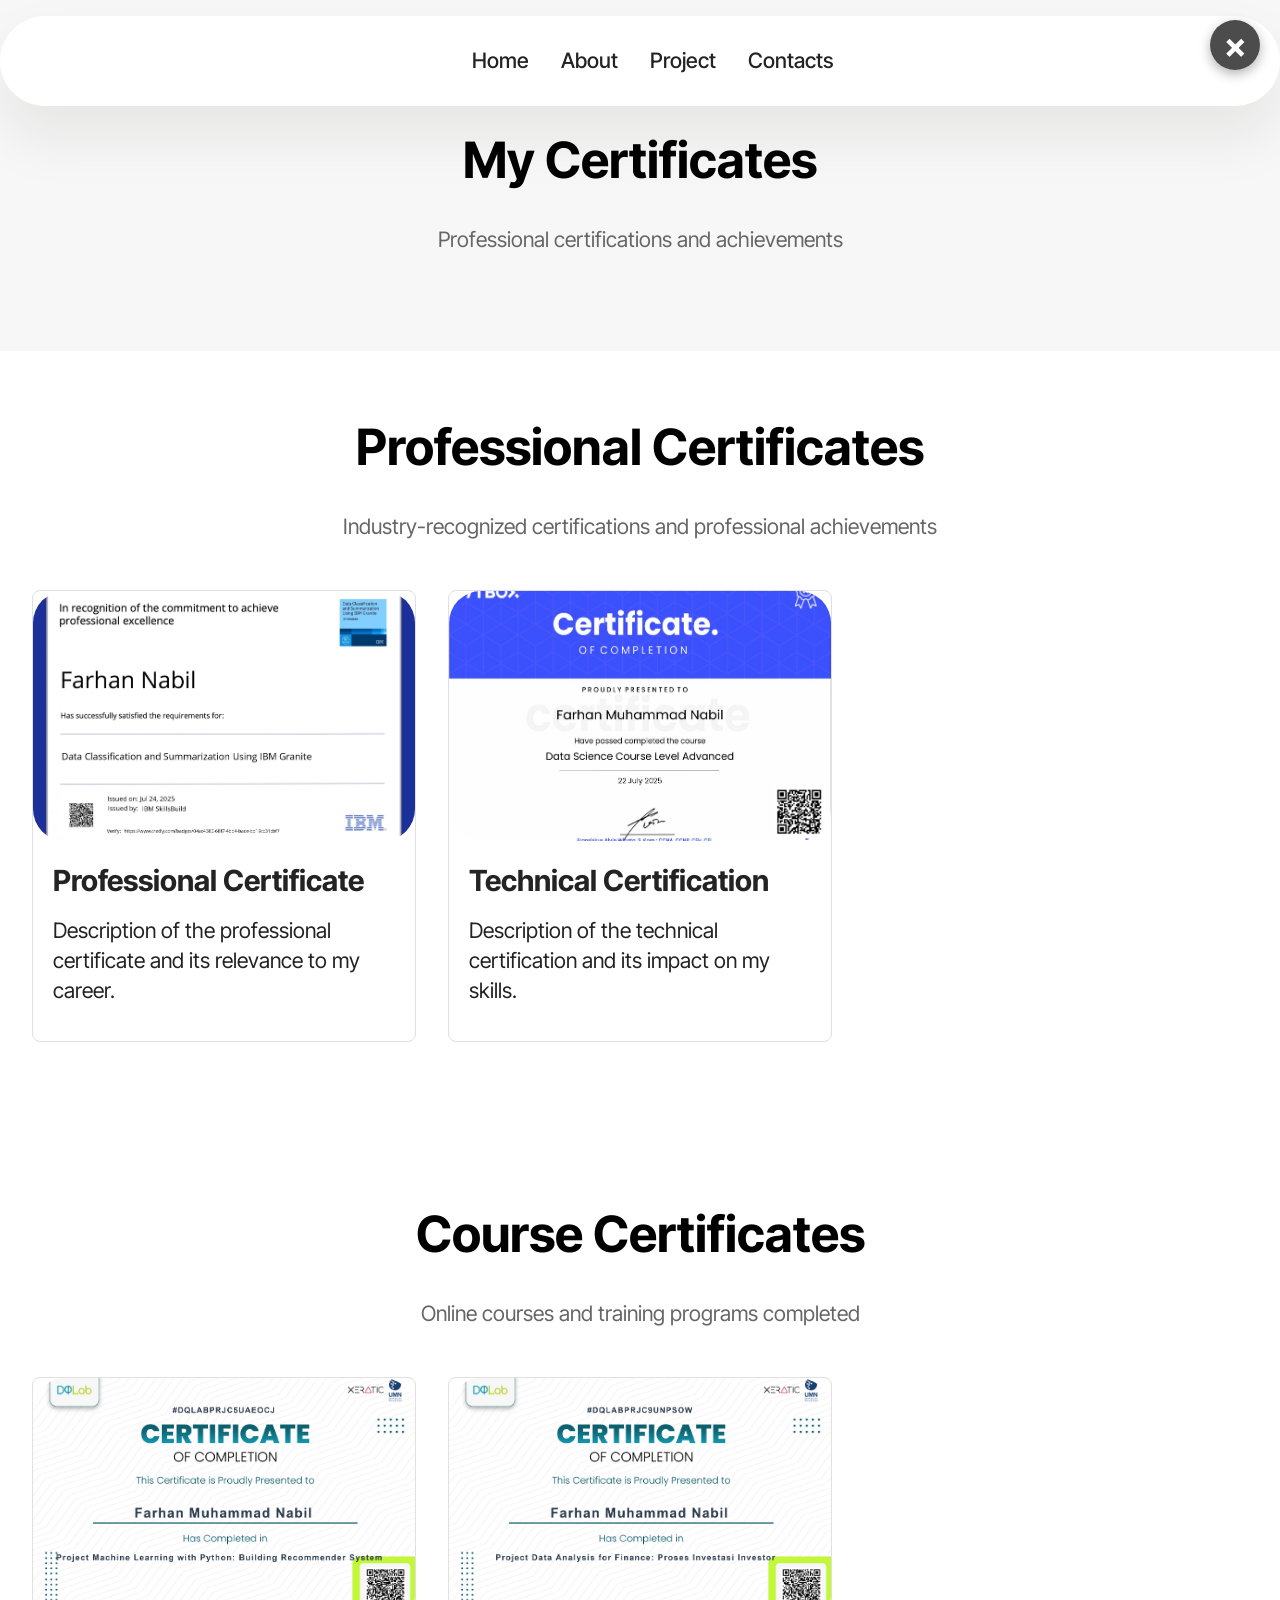
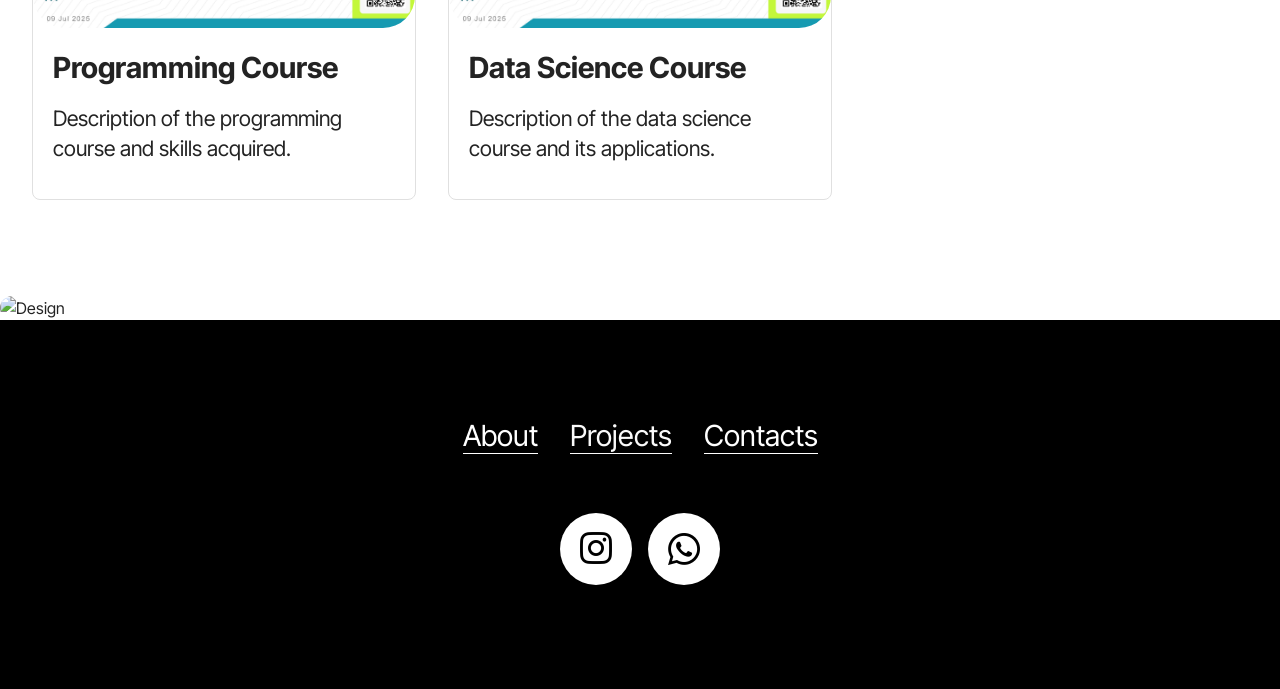
==== commit 626430d9: "Update certificates.html" ====
--- a/certificates.html
+++ b/certificates.html
@@ -159,6 +159,14 @@
 	</div>
 </div>
 
+<!-- Design Popup Modal -->
+<div id="designModal" class="design-modal" onclick="closeDesignModal()">
+	<div class="design-modal-content">
+		<span class="design-close" onclick="closeDesignModal()">&times;</span>
+		<img id="designModalImg" src="" alt="Design">
+	</div>
+</div>
+
 <section data-bs-version="5.1" class="footer1 programm5 cid-tJS9NNcTLZ" once="footers" id="footer03-8">
 	<div class="container">
 		<div class="row">
@@ -205,11 +213,28 @@
     document.body.style.overflow = 'auto';
 }
 
+// Design Modal Functions
+function openDesignModal(src) {
+    document.getElementById('designModal').style.display = 'block';
+    document.getElementById('designModalImg').src = src;
+    document.body.style.overflow = 'hidden';
+}
+
+function closeDesignModal() {
+    document.getElementById('designModal').style.display = 'none';
+    document.body.style.overflow = 'auto';
+}
+
 // Close modal when clicking outside
 window.onclick = function(event) {
-    const modal = document.getElementById('certModal');
-    if (event.target == modal) {
+    const certModal = document.getElementById('certModal');
+    const designModal = document.getElementById('designModal');
+    
+    if (event.target == certModal) {
         closeCertModal();
+    }
+    if (event.target == designModal) {
+        closeDesignModal();
     }
 }
 
@@ -217,6 +242,7 @@
 document.addEventListener('keydown', function(event) {
     if (event.key === 'Escape') {
         closeCertModal();
+        closeDesignModal();
     }
 });
 </script>
--- a/assets/css/additional.css
+++ b/assets/css/additional.css
@@ -1783,13 +1783,13 @@
   display: flex;
   justify-content: center;
   position: relative;
-  min-width: 490px;
-  max-width: 490px;
+  min-width: 400px;
+  max-width: 400px;
 }
 @media (max-width: 768px) {
   .cid-uQ5ZJDKY7d .embla__slide {
-    min-width: 100%;
-    max-width: 100%;
+    min-width: 300px;
+    max-width: 300px;
     margin-left: 1rem !important;
     margin-right: 1rem !important;
   }
@@ -1928,7 +1928,7 @@
 .cid-uQ5ZJDKY7d img,
 .cid-uQ5ZJDKY7d .item-img {
   width: 100%;
-  height: 600px;
+  height: 500px;
   object-fit: cover;
 }
 .cid-uQ5ZJDKY7d .item-wrapper {
@@ -2182,7 +2182,16 @@
   height: 100%;
   background: #ffffff;
   padding: 2.25rem;
-}
+  border-radius: 15px;
+  box-shadow: 0 5px 15px rgba(0, 0, 0, 0.08);
+  transition: all 0.3s ease;
+}
+
+.cid-uQ4pZw10ps .item .item-wrapper:hover {
+  transform: translateY(-5px);
+  box-shadow: 0 10px 30px rgba(0, 0, 0, 0.15);
+}
+
 @media (min-width: 992px) and (max-width: 1200px) {
   .cid-uQ4pZw10ps .item .item-wrapper {
     padding: 2rem 1.5rem;
@@ -2195,6 +2204,47 @@
 }
 .cid-uQ4pZw10ps .content-head {
   max-width: 800px;
+}
+
+/* Contact Icons */
+.contact-icon {
+  width: 50px;
+  height: 50px;
+  border-radius: 50%;
+  display: flex;
+  align-items: center;
+  justify-content: center;
+  margin-bottom: 1rem;
+  font-size: 1.5rem;
+  color: white;
+  transition: all 0.3s ease;
+}
+
+.contact-icon.phone {
+  background: linear-gradient(135deg, #25D366, #128C7E);
+}
+
+.contact-icon.email {
+  background: linear-gradient(135deg, #EA4335, #FBBC04);
+}
+
+.contact-icon.instagram {
+  background: linear-gradient(135deg, #E4405F, #833AB4, #F77737);
+}
+
+.contact-icon.github {
+  background: linear-gradient(135deg, #333, #24292e);
+}
+
+.contact-icon:hover {
+  transform: scale(1.1);
+  box-shadow: 0 5px 15px rgba(0, 0, 0, 0.2);
+}
+
+.cid-uQ4pZw10ps .text-wrapper {
+  display: flex;
+  flex-direction: column;
+  align-items: flex-start;
 }
 
 .cid-uRqUgsWZp4 {
@@ -2203,140 +2253,185 @@
   background-color: #ffffff;
 }
 
-@media (min-width: 992px) {
-  .cid-uRqUgsWZp4 .carousel {
-    max-height: 600px;
-  }
-
-  .cid-uRqUgsWZp4 .carousel img {
-    height: 700px;
-    object-fit: cover;
-  }
-}
-
-@media (max-width: 991px) and (min-width: 768px) {
-  .cid-uRqUgsWZp4 .carousel {
-    min-height: 390px;
-  }
-
-  .cid-uRqUgsWZp4 .carousel img {
-    height: 390px;
-    object-fit: cover;
-  }
+.cid-uRqUgsWZp4 .fallback-image.disabled {
+  display: none;
+}
+.cid-uRqUgsWZp4 .fallback-image {
+  display: block;
+  background-size: cover;
+  background-position: center center;
+  width: 100%;
+  height: 100%;
+  position: absolute;
+  top: 0;
+}
+@media (min-width: 768px) {
+  .cid-uRqUgsWZp4 .container-fluid {
+    padding: 0;
+  }
+}
+.cid-uRqUgsWZp4 .embla__slide {
+  display: flex;
+  justify-content: center;
+  position: relative;
+  min-width: 450px;
+  max-width: 450px;
+}
+@media (max-width: 768px) {
+  .cid-uRqUgsWZp4 .embla__slide {
+    min-width: 320px;
+    max-width: 320px;
+    margin-left: 1rem !important;
+    margin-right: 1rem !important;
+  }
+}
+.cid-uRqUgsWZp4 .embla__button {
+  background-color: rgba(255, 255, 255, 0.95) !important;
+  border: none !important;
+  width: 3.6rem !important;
+  height: 3.6rem !important;
+  border-radius: 50% !important;
+  display: flex !important;
+  align-items: center !important;
+  justify-content: center !important;
+  cursor: pointer !important;
+  box-shadow: 0 4px 12px rgba(0, 0, 0, 0.25) !important;
+  padding: 0 !important;
+  z-index: 999 !important;
+  color: #333 !important;
+  transition: all 0.3s ease !important;
+  position: absolute !important;
+  opacity: 1 !important;
+  visibility: visible !important;
+}
+
+.cid-uRqUgsWZp4 .embla__button:hover {
+  background-color: rgba(255, 255, 255, 1) !important;
+  transform: scale(1.1) !important;
+  box-shadow: 0 6px 16px rgba(0, 0, 0, 0.3) !important;
+}
+
+.cid-uRqUgsWZp4 .embla__button:disabled {
+  opacity: 0.5 !important;
+  cursor: not-allowed !important;
+}
+
+.cid-uRqUgsWZp4 .embla__button__svg {
+  width: 1.4rem !important;
+  height: 1.4rem !important;
+  display: block !important;
+  fill: currentColor !important;
+}
+
+.cid-uRqUgsWZp4 .embla__button--prev {
+  left: 1rem !important;
+  top: 50% !important;
+  transform: translateY(-50%) !important;
+}
+
+.cid-uRqUgsWZp4 .embla__button--next {
+  right: 1rem !important;
+  top: 50% !important;
+  transform: translateY(-50%) !important;
 }
 
 @media (max-width: 767px) {
-  .cid-uRqUgsWZp4 .carousel {
-    min-height: 330px;
-  }
-
-  .cid-uRqUgsWZp4 .carousel img {
-    height: 330px;
-    object-fit: cover;
-  }
-
-  .cid-uRqUgsWZp4 .container .carousel-control {
-    margin-bottom: 0;
-  }
-
-  .cid-uRqUgsWZp4 .content-slider-wrap {
-    width: 100% !important;
-  }
-}
-
-.cid-uRqUgsWZp4 .carousel,
-.cid-uRqUgsWZp4 .carousel-inner {
-  display: flex;
-  align-items: center;
-}
-
-.cid-uRqUgsWZp4 .item-wrapper {
-  width: 100%;
+  .cid-uRqUgsWZp4 .embla__button--prev {
+    left: 0.5rem !important;
+    top: 50% !important;
+    transform: translateY(-50%) !important;
+  }
+  
+  .cid-uRqUgsWZp4 .embla__button--next {
+    right: 0.5rem !important;
+    top: 50% !important;
+    transform: translateY(-50%) !important;
+  }
+}
+
+.cid-uRqUgsWZp4 .embla {
+  position: relative !important;
+  width: 100% !important;
+  z-index: 1 !important;
+}
+
+.cid-uRqUgsWZp4 .embla__viewport {
+  overflow: hidden;
+  width: 100%;
+}
+
+.cid-uRqUgsWZp4 .embla__viewport.is-draggable {
+  cursor: grab;
+}
+
+.cid-uRqUgsWZp4 .embla__viewport.is-dragging {
+  cursor: grabbing;
+}
+
+.cid-uRqUgsWZp4 .embla__slide a {
+  cursor: grab;
+  user-select: none;
+}
+
+.cid-uRqUgsWZp4 .embla__slide a:active {
+  cursor: grabbing;
+}
+
+.cid-uRqUgsWZp4 .embla__container {
+  touch-action: pan-y pinch-zoom;
+  backface-visibility: hidden;
+}
+
+.cid-uRqUgsWZp4 .embla__slide {
+  transform: translate3d(0, 0, 0);
+  backface-visibility: hidden;
+}
+
+.cid-uRqUgsWZp4 .embla__container {
+  display: flex;
+  user-select: none;
+  -webkit-touch-callout: none;
+  -khtml-user-select: none;
+  -webkit-tap-highlight-color: transparent;
 }
 
 .cid-uRqUgsWZp4 .item-menu-overlay {
   border-radius: 2rem;
 }
-
-.cid-uRqUgsWZp4 .carousel-control {
-  position: absolute;
-  top: 50%;
-  transform: translateY(-50%);
-  width: 3.6rem;
-  height: 3.6rem;
-  background-color: transparent;
-  border: none;
-  border-radius: 50%;
-  display: flex;
-  align-items: center;
-  justify-content: center;
-  cursor: pointer;
-  box-shadow: inset 0 0 0 0.2rem #000;
-  color: #000;
-  z-index: 2;
-  transition: background-color 0.2s ease;
-}
-
-.cid-uRqUgsWZp4 .carousel-control:hover {
-  background: rgba(0, 0, 0, 0.1);
-}
-
-.cid-uRqUgsWZp4 .carousel-control-prev {
-  left: 1rem;
-}
-
-.cid-uRqUgsWZp4 .carousel-control-next {
-  right: 1rem;
-}
-
-.cid-uRqUgsWZp4 .carousel-control svg {
-  width: 1.4rem;
-  height: 1.4rem;
-  fill: currentColor;
-}
-
-@media (max-width: 767px) {
-  .cid-uRqUgsWZp4 .carousel-control {
-    top: 50%;
-    transform: translateY(-50%);
-  }
-}
-
-/* Indikator */
-.cid-uRqUgsWZp4 .carousel-indicators {
-  position: absolute;
-  bottom: 0;
-  margin-bottom: 1.5rem !important;
-  display: flex;
-  justify-content: center;
-  gap: 6px;
-}
-
-.cid-uRqUgsWZp4 .carousel-indicators li {
-  width: 15px;
-  height: 15px;
-  background-color: rgba(0, 0, 0, 0.5);
-  border: 2px solid #fff;
-  border-radius: 50%;
-  opacity: 0.5;
-  transition: opacity 0.3s;
-}
-
-.cid-uRqUgsWZp4 .carousel-indicators li.active,
-.cid-uRqUgsWZp4 .carousel-indicators li:hover {
-  opacity: 0.9;
-}
-
-.cid-uRqUgsWZp4 .carousel-indicators li::after,
-.cid-uRqUgsWZp4 .carousel-indicators li::before {
-  content: none;
-}
-
-@media (max-width: 768px) {
-  .cid-uRqUgsWZp4 .carousel-indicators {
-    display: none !important;
-  }
-}
+.cid-uRqUgsWZp4 .section-title {
+  color: #000000;
+}
+.cid-uRqUgsWZp4 .section-subtitle {
+  color: #000000;
+}
+.cid-uRqUgsWZp4 .box {
+  color: #000000;
+}
+.cid-uRqUgsWZp4 .slide-content {
+  position: relative;
+  border-radius: 4px;
+  height: 100%;
+  width: 100%;
+  display: flex;
+  overflow: hidden;
+  flex-flow: column nowrap;
+}
+.cid-uRqUgsWZp4 img,
+.cid-uRqUgsWZp4 .item-img {
+  width: 100%;
+  height: 320px;
+  object-fit: contain;
+  background: #f8f8f8;
+  border-radius: 8px;
+}
+.cid-uRqUgsWZp4 .item-wrapper {
+  position: relative;
+}
+.cid-uRqUgsWZp4 .content-head {
+  max-width: 800px;
+}
+
+
 
 
 .cid-tJS9NNcTLZ {
@@ -2414,6 +2509,47 @@
 
 .rotate-left {
   transform: scaleX(-1);
+}
+
+/* Page Header Styles */
+.cid-certificates-header,
+.cid-projects-header {
+  padding-top: 8rem;
+  padding-bottom: 4rem;
+  background-color: #f7f7f7;
+}
+
+.cid-certificates-header .section-title,
+.cid-projects-header .section-title {
+  color: #000000;
+}
+
+.cid-certificates-header .text,
+.cid-projects-header .text {
+  color: #666666;
+}
+
+.cid-professional-certs,
+.cid-course-certs,
+.cid-featured-projects,
+.cid-github-repos {
+  padding-top: 4rem;
+  padding-bottom: 4rem;
+  background-color: #ffffff;
+}
+
+.cid-professional-certs .section-title,
+.cid-course-certs .section-title,
+.cid-featured-projects .section-title,
+.cid-github-repos .section-title {
+  color: #000000;
+}
+
+.cid-professional-certs .section-subtitle,
+.cid-course-certs .section-subtitle,
+.cid-featured-projects .section-subtitle,
+.cid-github-repos .section-subtitle {
+  color: #666666;
 }
 
 /* Certificate Modal Styles */
@@ -2644,8 +2780,10 @@
 }
 
 .cert-modal-content img {
-  max-width: 90%;
-  max-height: 90%;
+  max-width: 95%;
+  max-height: 95%;
+  width: auto;
+  height: auto;
   object-fit: contain;
   border-radius: 10px;
   box-shadow: 0 10px 30px rgba(0, 0, 0, 0.5);
@@ -2723,6 +2861,138 @@
   }
 }
 
+/* Certificate Card Styles */
+.certificate-card {
+  border: 1px solid #e0e0e0;
+  border-radius: 8px;
+  overflow: hidden;
+  transition: all 0.3s ease;
+  height: 100%;
+  display: flex;
+  flex-direction: column;
+}
+
+.certificate-card:hover {
+  transform: translateY(-5px);
+  box-shadow: 0 10px 25px rgba(0,0,0,0.1);
+}
+
+.certificate-card .certificate-img {
+  height: 250px;
+  overflow: hidden;
+}
+
+.certificate-card .certificate-img img {
+  width: 100%;
+  height: 100%;
+  object-fit: cover;
+  transition: all 0.3s ease;
+}
+
+.certificate-card .certificate-img img:hover {
+  transform: scale(1.05);
+}
+
+.certificate-card .certificate-content {
+  padding: 20px;
+  flex-grow: 1;
+  display: flex;
+  flex-direction: column;
+}
+
+.certificate-card .certificate-title {
+  margin-bottom: 15px;
+}
+
+/* Repository Card Styles */
+.repo-card {
+  transition: all 0.3s ease;
+}
+
+.repo-card:hover {
+  transform: translateY(-5px);
+  box-shadow: 0 10px 25px rgba(0,0,0,0.1);
+}
+
+/* Certification Section Embla Styles */
+.cid-uRqUgsWZp4 .embla {
+  position: relative;
+  width: 100%;
+}
+
+.cid-uRqUgsWZp4 .embla__viewport {
+  overflow: hidden;
+  width: 100%;
+}
+
+.cid-uRqUgsWZp4 .embla__viewport.is-draggable {
+  cursor: grab;
+}
+
+.cid-uRqUgsWZp4 .embla__viewport.is-dragging {
+  cursor: grabbing;
+}
+
+.cid-uRqUgsWZp4 .embla__container {
+  display: flex;
+  user-select: none;
+  -webkit-touch-callout: none;
+  -khtml-user-select: none;
+  -webkit-tap-highlight-color: transparent;
+}
+
+.cid-uRqUgsWZp4 .embla__slide {
+  cursor: pointer;
+}
+
+.cid-uRqUgsWZp4 .item-img {
+  width: 100%;
+  height: 400px;
+  object-fit: cover;
+}
+
+.cid-uRqUgsWZp4 .item-wrapper {
+  position: relative;
+  border-radius: 8px;
+  overflow: hidden;
+}
+
+.cid-uRqUgsWZp4 img {
+  width: 100%;
+  height: 100%;
+  object-fit: cover;
+  transition: all 0.3s ease;
+}
+
+.cid-uRqUgsWZp4 .embla__slide:hover img {
+  transform: scale(1.05);
+}
+
+.cid-uRqUgsWZp4 .embla__button--prev {
+  position: absolute;
+  left: 0;
+  top: 50%;
+  transform: translateY(-50%);
+  margin-left: 1rem;
+}
+
+.cid-uRqUgsWZp4 .embla__button--next {
+  position: absolute;
+  right: 0;
+  top: 50%;
+  transform: translateY(-50%);
+  margin-right: 1rem;
+}
+
+@media (max-width: 767px) {
+  .cid-uRqUgsWZp4 .embla__button--prev,
+  .cid-uRqUgsWZp4 .embla__button--next {
+    top: auto;
+    bottom: 1rem;
+    transform: none;
+  }
+}
+
 /* Project Modal Styles */
 .project-modal {
   display: none;
--- a/assets/css/additional.css
+++ b/assets/css/additional.css
@@ -1783,13 +1783,13 @@
   display: flex;
   justify-content: center;
   position: relative;
-  min-width: 490px;
-  max-width: 490px;
+  min-width: 400px;
+  max-width: 400px;
 }
 @media (max-width: 768px) {
   .cid-uQ5ZJDKY7d .embla__slide {
-    min-width: 100%;
-    max-width: 100%;
+    min-width: 300px;
+    max-width: 300px;
     margin-left: 1rem !important;
     margin-right: 1rem !important;
   }
@@ -1928,7 +1928,7 @@
 .cid-uQ5ZJDKY7d img,
 .cid-uQ5ZJDKY7d .item-img {
   width: 100%;
-  height: 600px;
+  height: 500px;
   object-fit: cover;
 }
 .cid-uQ5ZJDKY7d .item-wrapper {
@@ -2182,7 +2182,16 @@
   height: 100%;
   background: #ffffff;
   padding: 2.25rem;
-}
+  border-radius: 15px;
+  box-shadow: 0 5px 15px rgba(0, 0, 0, 0.08);
+  transition: all 0.3s ease;
+}
+
+.cid-uQ4pZw10ps .item .item-wrapper:hover {
+  transform: translateY(-5px);
+  box-shadow: 0 10px 30px rgba(0, 0, 0, 0.15);
+}
+
 @media (min-width: 992px) and (max-width: 1200px) {
   .cid-uQ4pZw10ps .item .item-wrapper {
     padding: 2rem 1.5rem;
@@ -2195,6 +2204,47 @@
 }
 .cid-uQ4pZw10ps .content-head {
   max-width: 800px;
+}
+
+/* Contact Icons */
+.contact-icon {
+  width: 50px;
+  height: 50px;
+  border-radius: 50%;
+  display: flex;
+  align-items: center;
+  justify-content: center;
+  margin-bottom: 1rem;
+  font-size: 1.5rem;
+  color: white;
+  transition: all 0.3s ease;
+}
+
+.contact-icon.phone {
+  background: linear-gradient(135deg, #25D366, #128C7E);
+}
+
+.contact-icon.email {
+  background: linear-gradient(135deg, #EA4335, #FBBC04);
+}
+
+.contact-icon.instagram {
+  background: linear-gradient(135deg, #E4405F, #833AB4, #F77737);
+}
+
+.contact-icon.github {
+  background: linear-gradient(135deg, #333, #24292e);
+}
+
+.contact-icon:hover {
+  transform: scale(1.1);
+  box-shadow: 0 5px 15px rgba(0, 0, 0, 0.2);
+}
+
+.cid-uQ4pZw10ps .text-wrapper {
+  display: flex;
+  flex-direction: column;
+  align-items: flex-start;
 }
 
 .cid-uRqUgsWZp4 {
@@ -2203,140 +2253,185 @@
   background-color: #ffffff;
 }
 
-@media (min-width: 992px) {
-  .cid-uRqUgsWZp4 .carousel {
-    max-height: 600px;
-  }
-
-  .cid-uRqUgsWZp4 .carousel img {
-    height: 700px;
-    object-fit: cover;
-  }
-}
-
-@media (max-width: 991px) and (min-width: 768px) {
-  .cid-uRqUgsWZp4 .carousel {
-    min-height: 390px;
-  }
-
-  .cid-uRqUgsWZp4 .carousel img {
-    height: 390px;
-    object-fit: cover;
-  }
+.cid-uRqUgsWZp4 .fallback-image.disabled {
+  display: none;
+}
+.cid-uRqUgsWZp4 .fallback-image {
+  display: block;
+  background-size: cover;
+  background-position: center center;
+  width: 100%;
+  height: 100%;
+  position: absolute;
+  top: 0;
+}
+@media (min-width: 768px) {
+  .cid-uRqUgsWZp4 .container-fluid {
+    padding: 0;
+  }
+}
+.cid-uRqUgsWZp4 .embla__slide {
+  display: flex;
+  justify-content: center;
+  position: relative;
+  min-width: 450px;
+  max-width: 450px;
+}
+@media (max-width: 768px) {
+  .cid-uRqUgsWZp4 .embla__slide {
+    min-width: 320px;
+    max-width: 320px;
+    margin-left: 1rem !important;
+    margin-right: 1rem !important;
+  }
+}
+.cid-uRqUgsWZp4 .embla__button {
+  background-color: rgba(255, 255, 255, 0.95) !important;
+  border: none !important;
+  width: 3.6rem !important;
+  height: 3.6rem !important;
+  border-radius: 50% !important;
+  display: flex !important;
+  align-items: center !important;
+  justify-content: center !important;
+  cursor: pointer !important;
+  box-shadow: 0 4px 12px rgba(0, 0, 0, 0.25) !important;
+  padding: 0 !important;
+  z-index: 999 !important;
+  color: #333 !important;
+  transition: all 0.3s ease !important;
+  position: absolute !important;
+  opacity: 1 !important;
+  visibility: visible !important;
+}
+
+.cid-uRqUgsWZp4 .embla__button:hover {
+  background-color: rgba(255, 255, 255, 1) !important;
+  transform: scale(1.1) !important;
+  box-shadow: 0 6px 16px rgba(0, 0, 0, 0.3) !important;
+}
+
+.cid-uRqUgsWZp4 .embla__button:disabled {
+  opacity: 0.5 !important;
+  cursor: not-allowed !important;
+}
+
+.cid-uRqUgsWZp4 .embla__button__svg {
+  width: 1.4rem !important;
+  height: 1.4rem !important;
+  display: block !important;
+  fill: currentColor !important;
+}
+
+.cid-uRqUgsWZp4 .embla__button--prev {
+  left: 1rem !important;
+  top: 50% !important;
+  transform: translateY(-50%) !important;
+}
+
+.cid-uRqUgsWZp4 .embla__button--next {
+  right: 1rem !important;
+  top: 50% !important;
+  transform: translateY(-50%) !important;
 }
 
 @media (max-width: 767px) {
-  .cid-uRqUgsWZp4 .carousel {
-    min-height: 330px;
-  }
-
-  .cid-uRqUgsWZp4 .carousel img {
-    height: 330px;
-    object-fit: cover;
-  }
-
-  .cid-uRqUgsWZp4 .container .carousel-control {
-    margin-bottom: 0;
-  }
-
-  .cid-uRqUgsWZp4 .content-slider-wrap {
-    width: 100% !important;
-  }
-}
-
-.cid-uRqUgsWZp4 .carousel,
-.cid-uRqUgsWZp4 .carousel-inner {
-  display: flex;
-  align-items: center;
-}
-
-.cid-uRqUgsWZp4 .item-wrapper {
-  width: 100%;
+  .cid-uRqUgsWZp4 .embla__button--prev {
+    left: 0.5rem !important;
+    top: 50% !important;
+    transform: translateY(-50%) !important;
+  }
+  
+  .cid-uRqUgsWZp4 .embla__button--next {
+    right: 0.5rem !important;
+    top: 50% !important;
+    transform: translateY(-50%) !important;
+  }
+}
+
+.cid-uRqUgsWZp4 .embla {
+  position: relative !important;
+  width: 100% !important;
+  z-index: 1 !important;
+}
+
+.cid-uRqUgsWZp4 .embla__viewport {
+  overflow: hidden;
+  width: 100%;
+}
+
+.cid-uRqUgsWZp4 .embla__viewport.is-draggable {
+  cursor: grab;
+}
+
+.cid-uRqUgsWZp4 .embla__viewport.is-dragging {
+  cursor: grabbing;
+}
+
+.cid-uRqUgsWZp4 .embla__slide a {
+  cursor: grab;
+  user-select: none;
+}
+
+.cid-uRqUgsWZp4 .embla__slide a:active {
+  cursor: grabbing;
+}
+
+.cid-uRqUgsWZp4 .embla__container {
+  touch-action: pan-y pinch-zoom;
+  backface-visibility: hidden;
+}
+
+.cid-uRqUgsWZp4 .embla__slide {
+  transform: translate3d(0, 0, 0);
+  backface-visibility: hidden;
+}
+
+.cid-uRqUgsWZp4 .embla__container {
+  display: flex;
+  user-select: none;
+  -webkit-touch-callout: none;
+  -khtml-user-select: none;
+  -webkit-tap-highlight-color: transparent;
 }
 
 .cid-uRqUgsWZp4 .item-menu-overlay {
   border-radius: 2rem;
 }
-
-.cid-uRqUgsWZp4 .carousel-control {
-  position: absolute;
-  top: 50%;
-  transform: translateY(-50%);
-  width: 3.6rem;
-  height: 3.6rem;
-  background-color: transparent;
-  border: none;
-  border-radius: 50%;
-  display: flex;
-  align-items: center;
-  justify-content: center;
-  cursor: pointer;
-  box-shadow: inset 0 0 0 0.2rem #000;
-  color: #000;
-  z-index: 2;
-  transition: background-color 0.2s ease;
-}
-
-.cid-uRqUgsWZp4 .carousel-control:hover {
-  background: rgba(0, 0, 0, 0.1);
-}
-
-.cid-uRqUgsWZp4 .carousel-control-prev {
-  left: 1rem;
-}
-
-.cid-uRqUgsWZp4 .carousel-control-next {
-  right: 1rem;
-}
-
-.cid-uRqUgsWZp4 .carousel-control svg {
-  width: 1.4rem;
-  height: 1.4rem;
-  fill: currentColor;
-}
-
-@media (max-width: 767px) {
-  .cid-uRqUgsWZp4 .carousel-control {
-    top: 50%;
-    transform: translateY(-50%);
-  }
-}
-
-/* Indikator */
-.cid-uRqUgsWZp4 .carousel-indicators {
-  position: absolute;
-  bottom: 0;
-  margin-bottom: 1.5rem !important;
-  display: flex;
-  justify-content: center;
-  gap: 6px;
-}
-
-.cid-uRqUgsWZp4 .carousel-indicators li {
-  width: 15px;
-  height: 15px;
-  background-color: rgba(0, 0, 0, 0.5);
-  border: 2px solid #fff;
-  border-radius: 50%;
-  opacity: 0.5;
-  transition: opacity 0.3s;
-}
-
-.cid-uRqUgsWZp4 .carousel-indicators li.active,
-.cid-uRqUgsWZp4 .carousel-indicators li:hover {
-  opacity: 0.9;
-}
-
-.cid-uRqUgsWZp4 .carousel-indicators li::after,
-.cid-uRqUgsWZp4 .carousel-indicators li::before {
-  content: none;
-}
-
-@media (max-width: 768px) {
-  .cid-uRqUgsWZp4 .carousel-indicators {
-    display: none !important;
-  }
-}
+.cid-uRqUgsWZp4 .section-title {
+  color: #000000;
+}
+.cid-uRqUgsWZp4 .section-subtitle {
+  color: #000000;
+}
+.cid-uRqUgsWZp4 .box {
+  color: #000000;
+}
+.cid-uRqUgsWZp4 .slide-content {
+  position: relative;
+  border-radius: 4px;
+  height: 100%;
+  width: 100%;
+  display: flex;
+  overflow: hidden;
+  flex-flow: column nowrap;
+}
+.cid-uRqUgsWZp4 img,
+.cid-uRqUgsWZp4 .item-img {
+  width: 100%;
+  height: 320px;
+  object-fit: contain;
+  background: #f8f8f8;
+  border-radius: 8px;
+}
+.cid-uRqUgsWZp4 .item-wrapper {
+  position: relative;
+}
+.cid-uRqUgsWZp4 .content-head {
+  max-width: 800px;
+}
+
+
 
 
 .cid-tJS9NNcTLZ {
@@ -2414,6 +2509,47 @@
 
 .rotate-left {
   transform: scaleX(-1);
+}
+
+/* Page Header Styles */
+.cid-certificates-header,
+.cid-projects-header {
+  padding-top: 8rem;
+  padding-bottom: 4rem;
+  background-color: #f7f7f7;
+}
+
+.cid-certificates-header .section-title,
+.cid-projects-header .section-title {
+  color: #000000;
+}
+
+.cid-certificates-header .text,
+.cid-projects-header .text {
+  color: #666666;
+}
+
+.cid-professional-certs,
+.cid-course-certs,
+.cid-featured-projects,
+.cid-github-repos {
+  padding-top: 4rem;
+  padding-bottom: 4rem;
+  background-color: #ffffff;
+}
+
+.cid-professional-certs .section-title,
+.cid-course-certs .section-title,
+.cid-featured-projects .section-title,
+.cid-github-repos .section-title {
+  color: #000000;
+}
+
+.cid-professional-certs .section-subtitle,
+.cid-course-certs .section-subtitle,
+.cid-featured-projects .section-subtitle,
+.cid-github-repos .section-subtitle {
+  color: #666666;
 }
 
 /* Certificate Modal Styles */
@@ -2644,8 +2780,10 @@
 }
 
 .cert-modal-content img {
-  max-width: 90%;
-  max-height: 90%;
+  max-width: 95%;
+  max-height: 95%;
+  width: auto;
+  height: auto;
   object-fit: contain;
   border-radius: 10px;
   box-shadow: 0 10px 30px rgba(0, 0, 0, 0.5);
@@ -2723,6 +2861,138 @@
   }
 }
 
+/* Certificate Card Styles */
+.certificate-card {
+  border: 1px solid #e0e0e0;
+  border-radius: 8px;
+  overflow: hidden;
+  transition: all 0.3s ease;
+  height: 100%;
+  display: flex;
+  flex-direction: column;
+}
+
+.certificate-card:hover {
+  transform: translateY(-5px);
+  box-shadow: 0 10px 25px rgba(0,0,0,0.1);
+}
+
+.certificate-card .certificate-img {
+  height: 250px;
+  overflow: hidden;
+}
+
+.certificate-card .certificate-img img {
+  width: 100%;
+  height: 100%;
+  object-fit: cover;
+  transition: all 0.3s ease;
+}
+
+.certificate-card .certificate-img img:hover {
+  transform: scale(1.05);
+}
+
+.certificate-card .certificate-content {
+  padding: 20px;
+  flex-grow: 1;
+  display: flex;
+  flex-direction: column;
+}
+
+.certificate-card .certificate-title {
+  margin-bottom: 15px;
+}
+
+/* Repository Card Styles */
+.repo-card {
+  transition: all 0.3s ease;
+}
+
+.repo-card:hover {
+  transform: translateY(-5px);
+  box-shadow: 0 10px 25px rgba(0,0,0,0.1);
+}
+
+/* Certification Section Embla Styles */
+.cid-uRqUgsWZp4 .embla {
+  position: relative;
+  width: 100%;
+}
+
+.cid-uRqUgsWZp4 .embla__viewport {
+  overflow: hidden;
+  width: 100%;
+}
+
+.cid-uRqUgsWZp4 .embla__viewport.is-draggable {
+  cursor: grab;
+}
+
+.cid-uRqUgsWZp4 .embla__viewport.is-dragging {
+  cursor: grabbing;
+}
+
+.cid-uRqUgsWZp4 .embla__container {
+  display: flex;
+  user-select: none;
+  -webkit-touch-callout: none;
+  -khtml-user-select: none;
+  -webkit-tap-highlight-color: transparent;
+}
+
+.cid-uRqUgsWZp4 .embla__slide {
+  cursor: pointer;
+}
+
+.cid-uRqUgsWZp4 .item-img {
+  width: 100%;
+  height: 400px;
+  object-fit: cover;
+}
+
+.cid-uRqUgsWZp4 .item-wrapper {
+  position: relative;
+  border-radius: 8px;
+  overflow: hidden;
+}
+
+.cid-uRqUgsWZp4 img {
+  width: 100%;
+  height: 100%;
+  object-fit: cover;
+  transition: all 0.3s ease;
+}
+
+.cid-uRqUgsWZp4 .embla__slide:hover img {
+  transform: scale(1.05);
+}
+
+.cid-uRqUgsWZp4 .embla__button--prev {
+  position: absolute;
+  left: 0;
+  top: 50%;
+  transform: translateY(-50%);
+  margin-left: 1rem;
+}
+
+.cid-uRqUgsWZp4 .embla__button--next {
+  position: absolute;
+  right: 0;
+  top: 50%;
+  transform: translateY(-50%);
+  margin-right: 1rem;
+}
+
+@media (max-width: 767px) {
+  .cid-uRqUgsWZp4 .embla__button--prev,
+  .cid-uRqUgsWZp4 .embla__button--next {
+    top: auto;
+    bottom: 1rem;
+    transform: none;
+  }
+}
+
 /* Project Modal Styles */
 .project-modal {
   display: none;
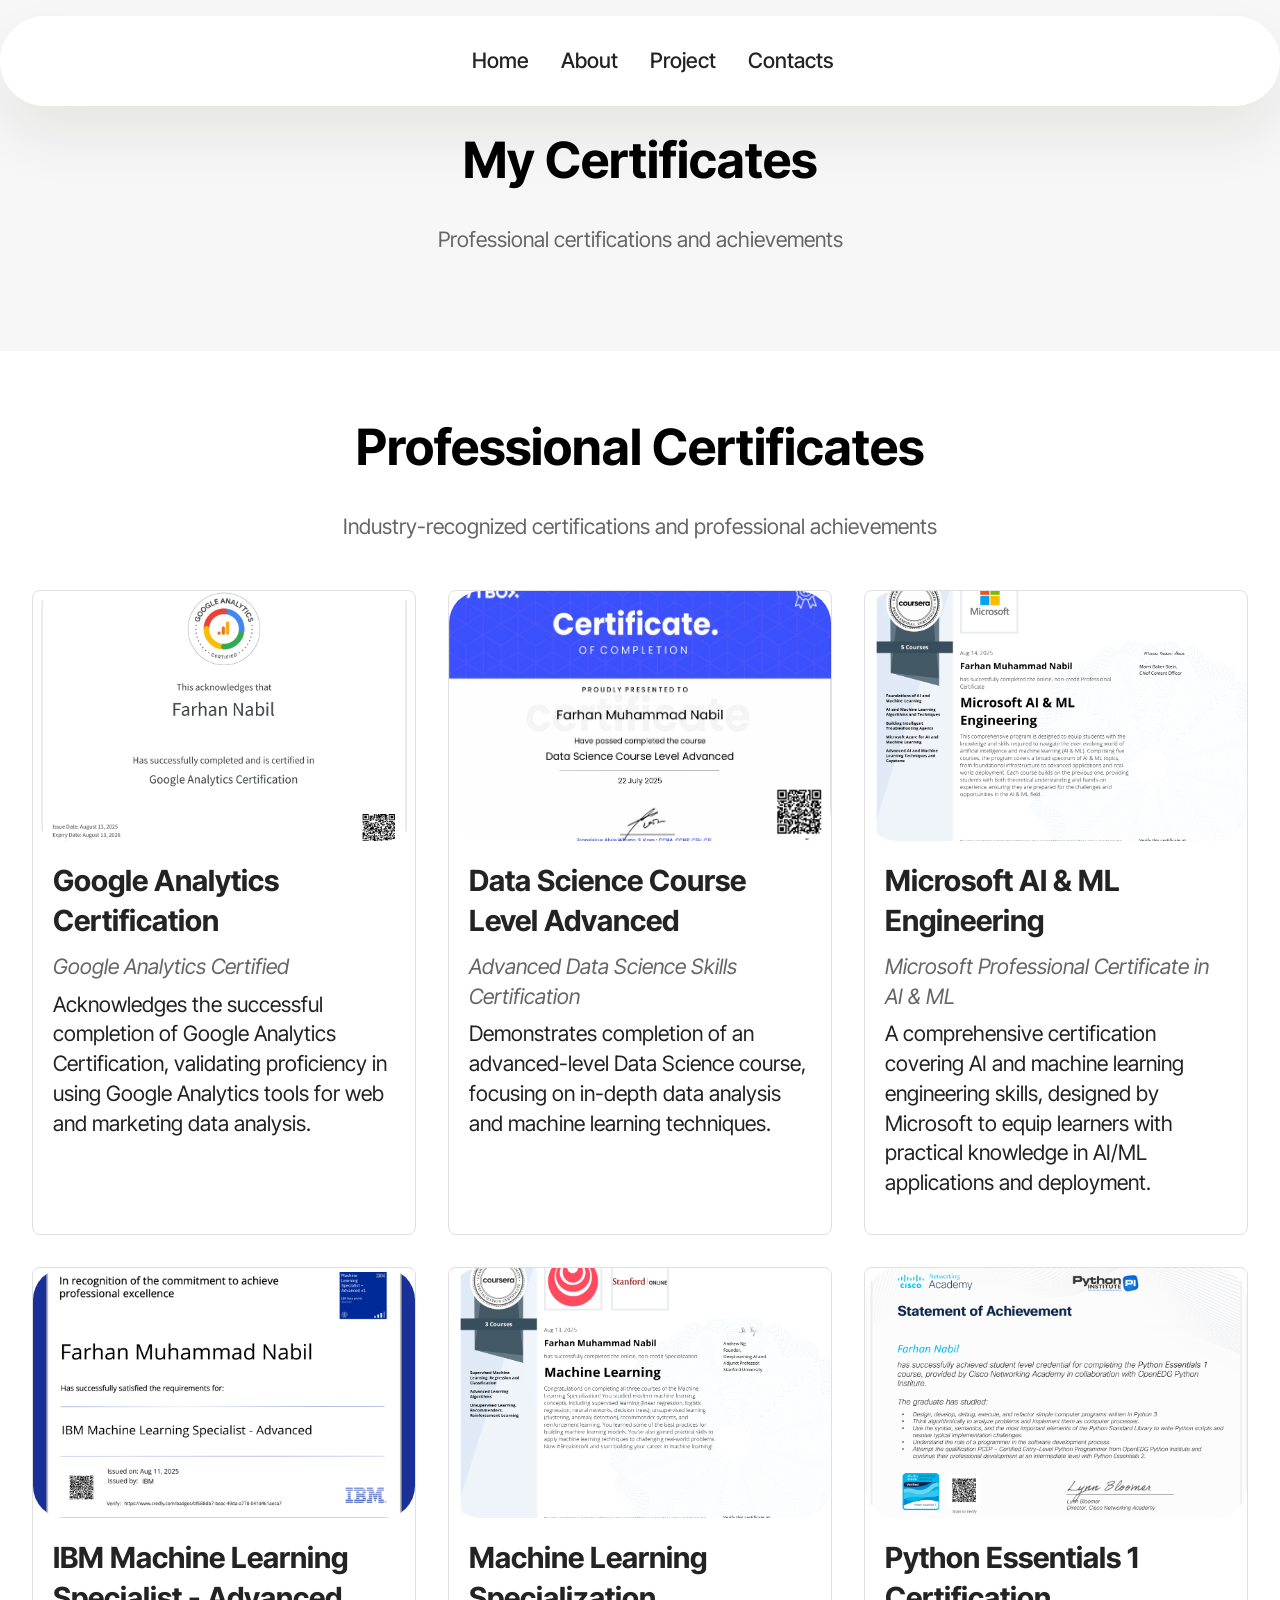
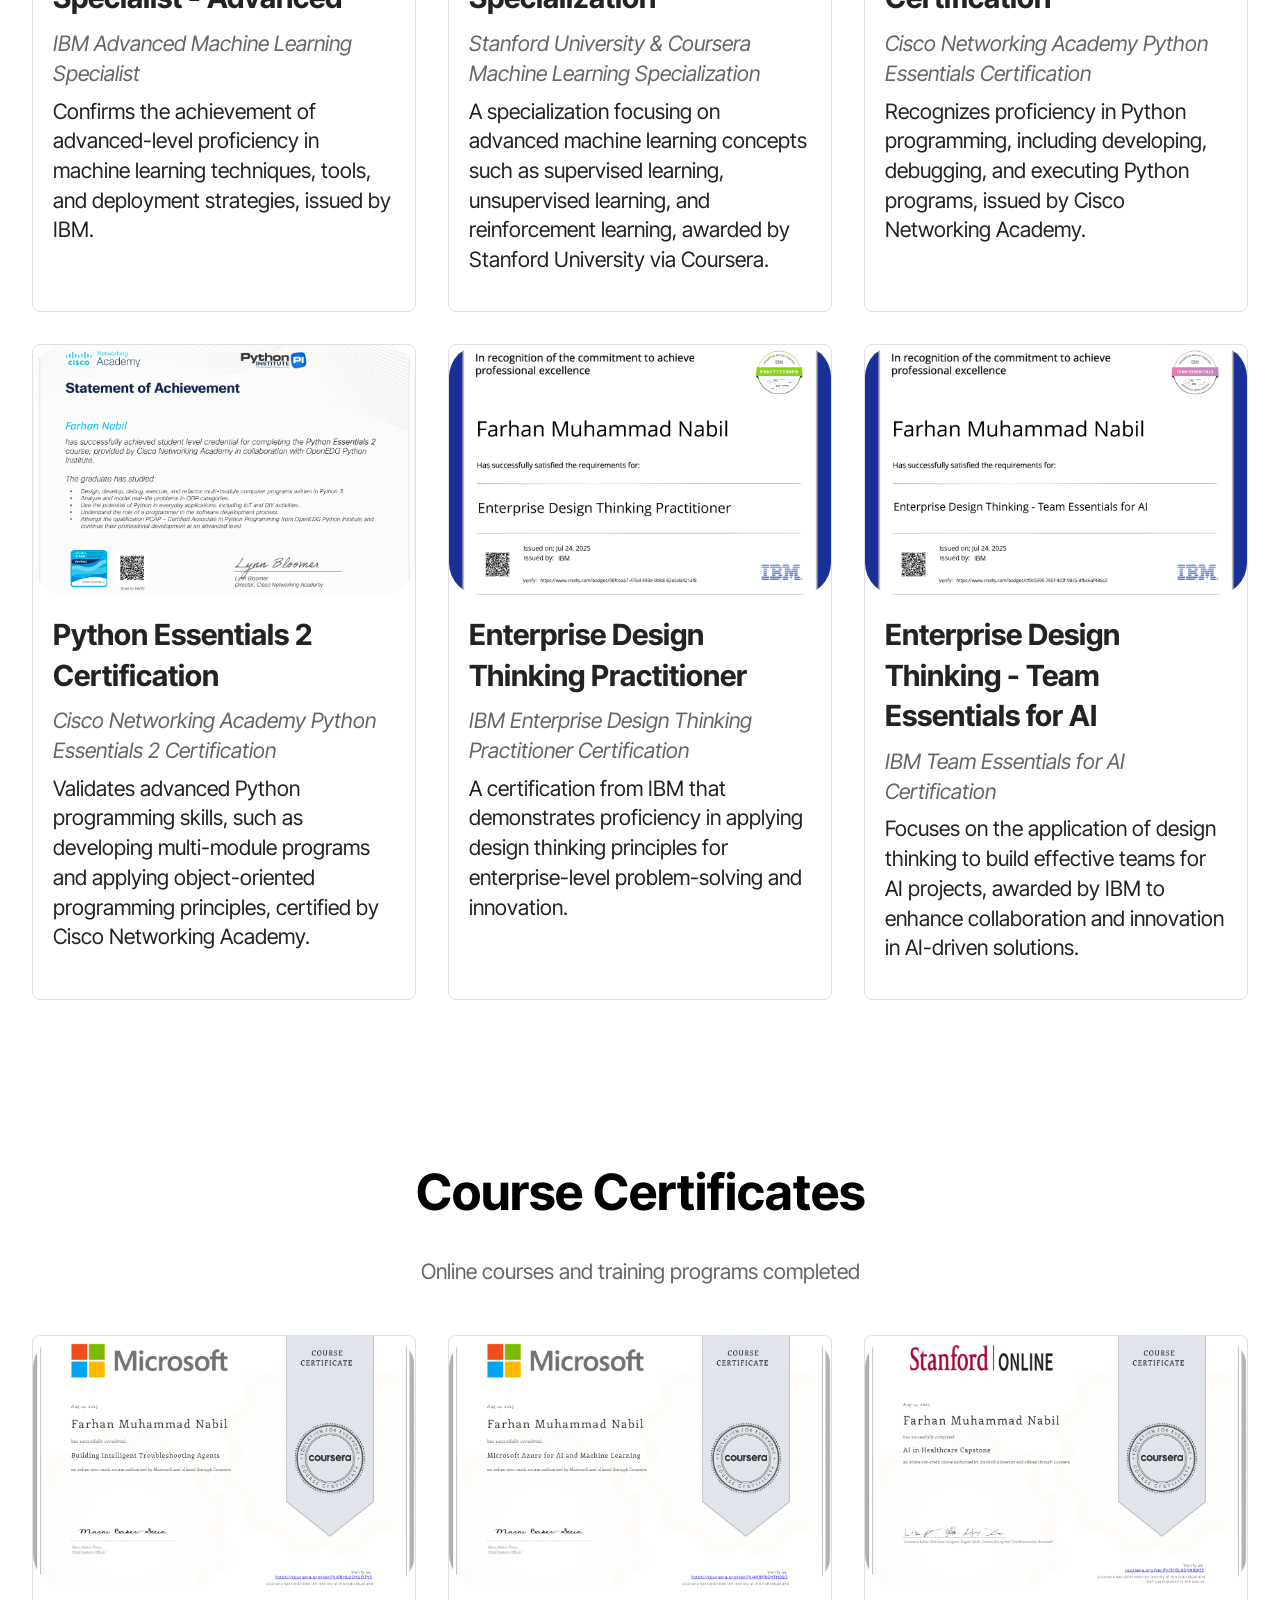
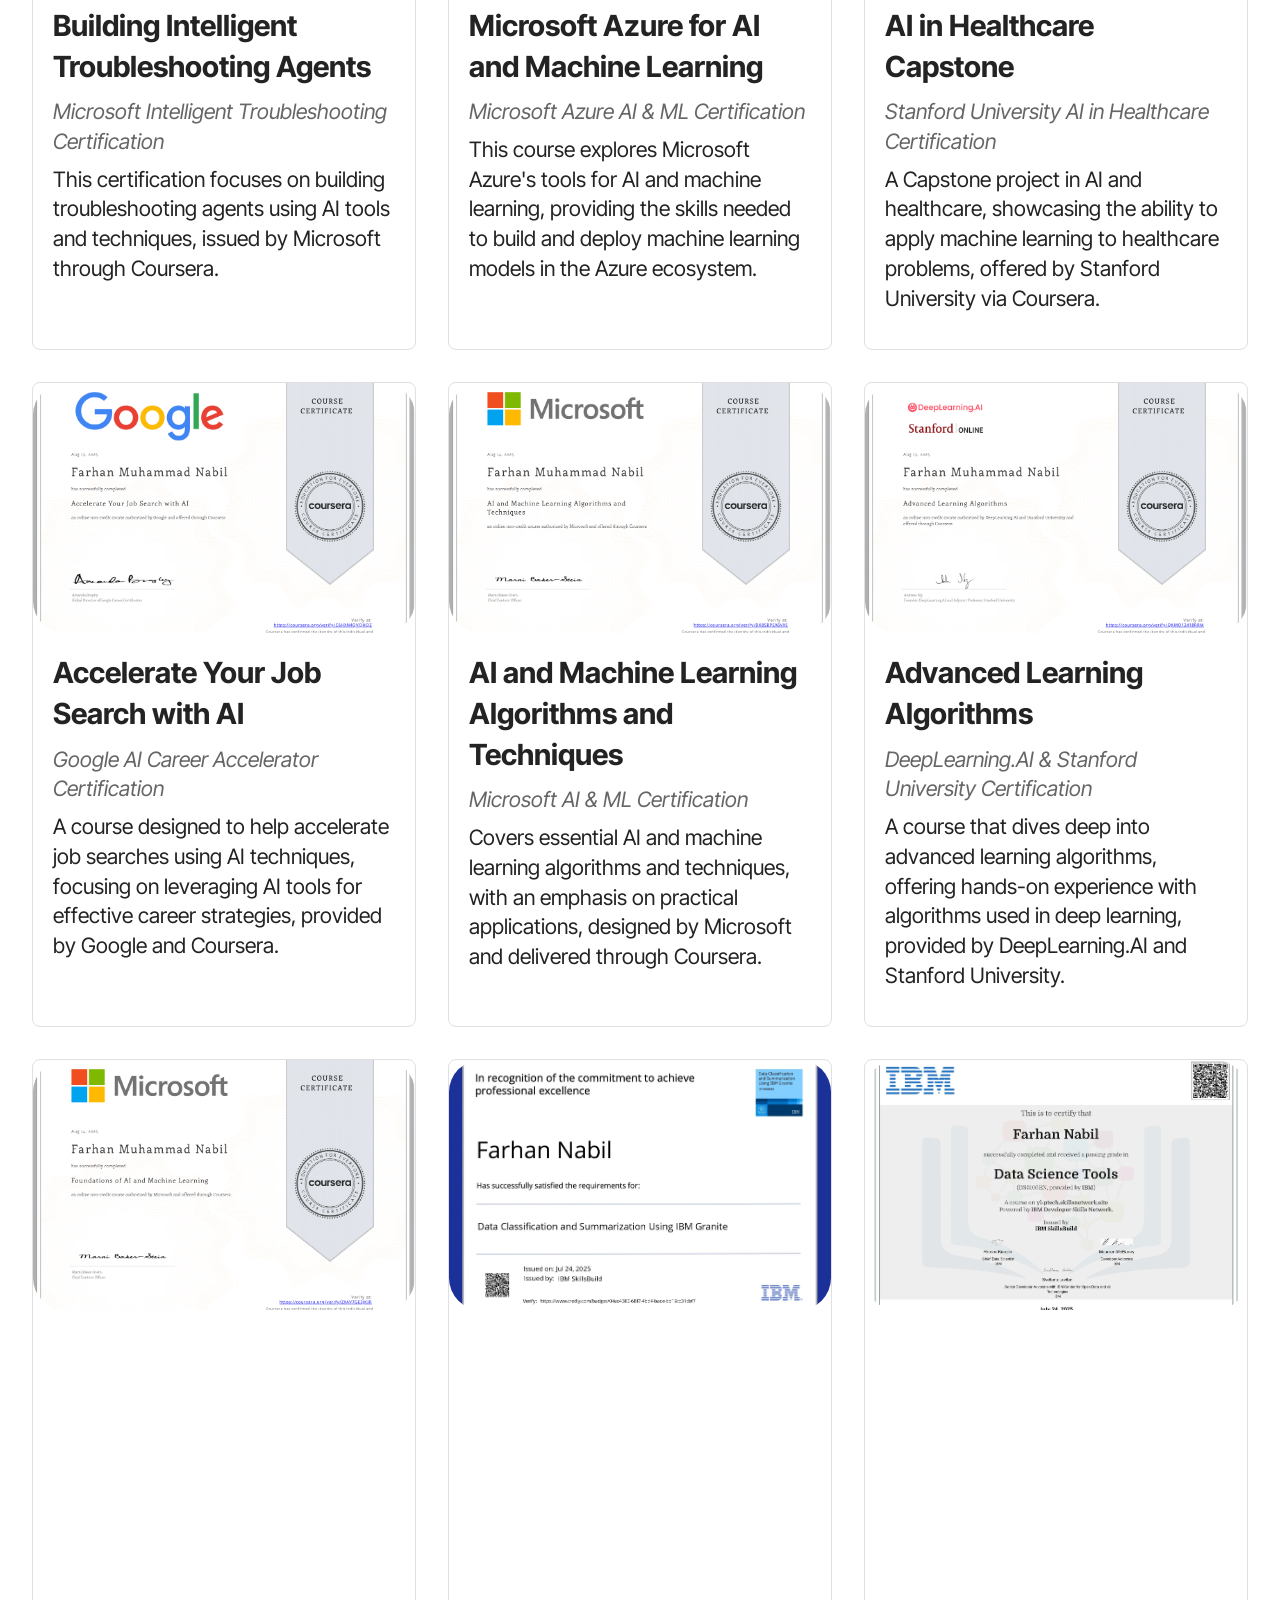
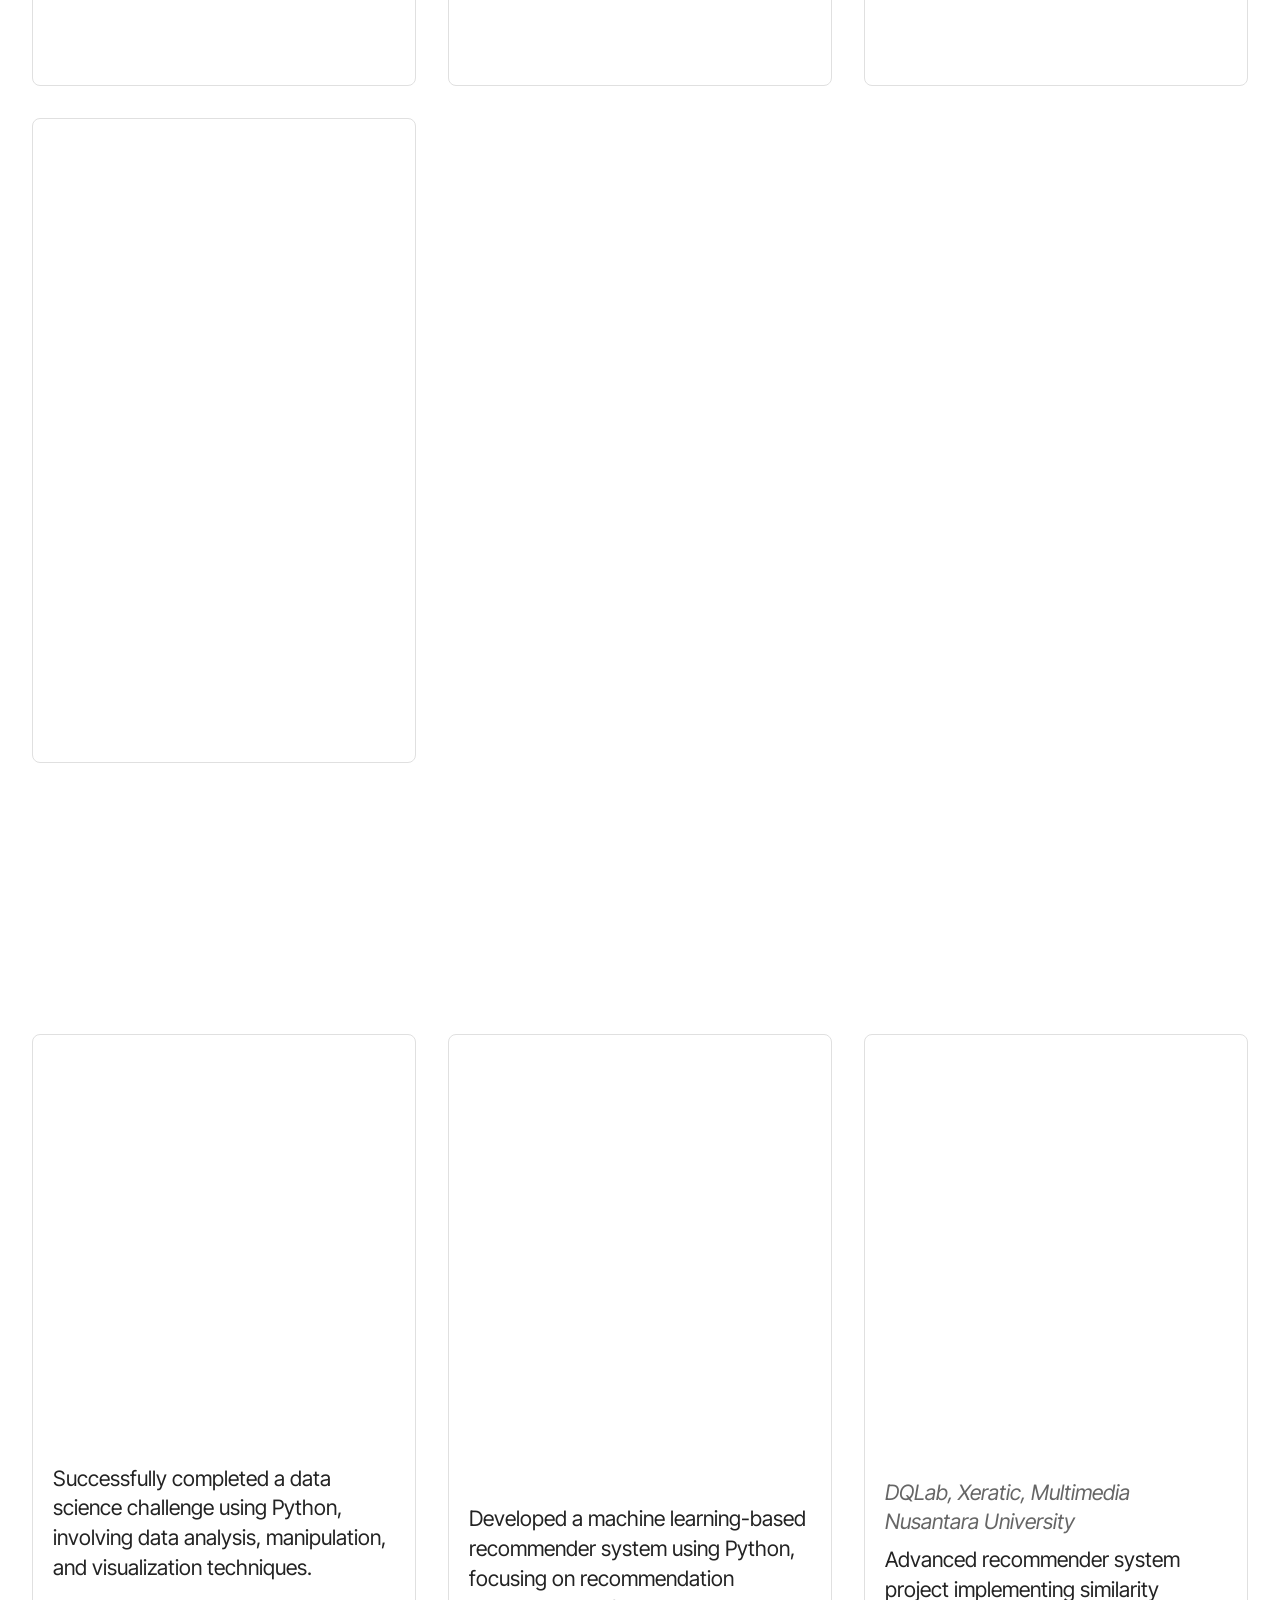
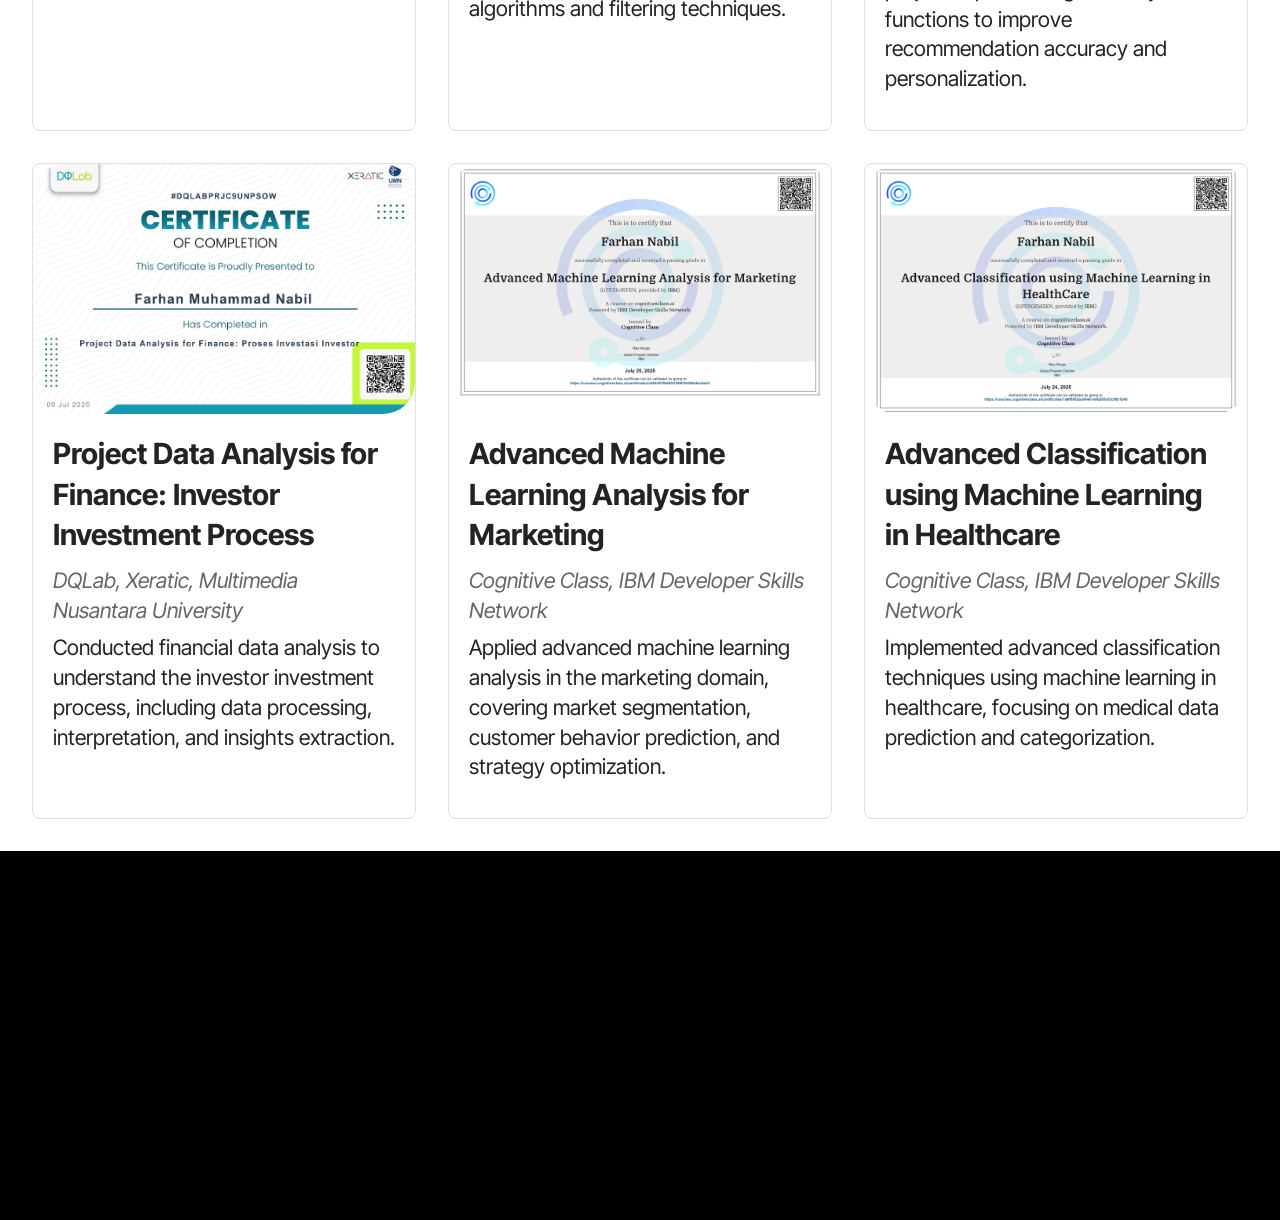
==== commit 3d9ee62d: "update all" ====
--- a/certificates.html
+++ b/certificates.html
@@ -77,29 +77,161 @@
 			<div class="col-12 col-md-6 col-lg-4 mb-4">
 				<div class="certificate-card">
 					<div class="certificate-img">
-						<img src="assets/images/CERTI/certificate-04.jpg" onclick="openCertModal(this.src)" class="certificate-img">
-					</div>
-					<div class="certificate-content">
-						<h5 class="certificate-title fonts-style display-5">
-							<strong>Professional Certificate</strong>
-						</h5>
-						<p class="text fonts-style display-7">
-							Description of the professional certificate and its relevance to my career.
-						</p>
-					</div>
-				</div>
-			</div>
-			<div class="col-12 col-md-6 col-lg-4 mb-4">
-				<div class="certificate-card">
-					<div class="certificate-img">
-						<img src="assets/images/CERTI/certificate-03.jpg" onclick="openCertModal(this.src)" class="certificate-img">
-					</div>
-					<div class="certificate-content">
-						<h5 class="certificate-title fonts-style display-5">
-							<strong>Technical Certification</strong>
-						</h5>
-						<p class="text fonts-style display-7">
-							Description of the technical certification and its impact on my skills.
+						<img src="assets/images/CERTI/professional-certi-1.png" onclick="openCertModal(this.src)" class="certificate-img">
+					</div>
+					<div class="certificate-content">
+						<h5 class="certificate-title fonts-style display-5">
+							<strong>Google Analytics Certification</strong>
+						</h5>
+						<h6 class="certificate-subtitle fonts-style display-7 mb-2">
+							<em>Google Analytics Certified</em>
+						</h6>
+						<p class="text fonts-style display-7">
+							Acknowledges the successful completion of Google Analytics Certification, validating proficiency in using Google Analytics tools for web and marketing data analysis.
+						</p>
+					</div>
+				</div>
+			</div>
+			<div class="col-12 col-md-6 col-lg-4 mb-4">
+				<div class="certificate-card">
+					<div class="certificate-img">
+						<img src="assets/images/CERTI/professional-certi-2.jpg" onclick="openCertModal(this.src)" class="certificate-img">
+					</div>
+					<div class="certificate-content">
+						<h5 class="certificate-title fonts-style display-5">
+							<strong>Data Science Course Level Advanced</strong>
+						</h5>
+						<h6 class="certificate-subtitle fonts-style display-7 mb-2">
+							<em>Advanced Data Science Skills Certification</em>
+						</h6>
+						<p class="text fonts-style display-7">
+							Demonstrates completion of an advanced-level Data Science course, focusing on in-depth data analysis and machine learning techniques.
+						</p>
+					</div>
+				</div>
+			</div>
+			<div class="col-12 col-md-6 col-lg-4 mb-4">
+				<div class="certificate-card">
+					<div class="certificate-img">
+						<img src="assets/images/CERTI/professional-certi-3.png" onclick="openCertModal(this.src)" class="certificate-img">
+					</div>
+					<div class="certificate-content">
+						<h5 class="certificate-title fonts-style display-5">
+							<strong>Microsoft AI & ML Engineering</strong>
+						</h5>
+						<h6 class="certificate-subtitle fonts-style display-7 mb-2">
+							<em>Microsoft Professional Certificate in AI & ML</em>
+						</h6>
+						<p class="text fonts-style display-7">
+							A comprehensive certification covering AI and machine learning engineering skills, designed by Microsoft to equip learners with practical knowledge in AI/ML applications and deployment.
+						</p>
+					</div>
+				</div>
+			</div>
+			<div class="col-12 col-md-6 col-lg-4 mb-4">
+				<div class="certificate-card">
+					<div class="certificate-img">
+						<img src="assets/images/CERTI/professional-certi-4.png" onclick="openCertModal(this.src)" class="certificate-img">
+					</div>
+					<div class="certificate-content">
+						<h5 class="certificate-title fonts-style display-5">
+							<strong>IBM Machine Learning Specialist - Advanced</strong>
+						</h5>
+						<h6 class="certificate-subtitle fonts-style display-7 mb-2">
+							<em>IBM Advanced Machine Learning Specialist</em>
+						</h6>
+						<p class="text fonts-style display-7">
+							Confirms the achievement of advanced-level proficiency in machine learning techniques, tools, and deployment strategies, issued by IBM.
+						</p>
+					</div>
+				</div>
+			</div>
+			<div class="col-12 col-md-6 col-lg-4 mb-4">
+				<div class="certificate-card">
+					<div class="certificate-img">
+						<img src="assets/images/CERTI/professional-certi-5.png" onclick="openCertModal(this.src)" class="certificate-img">
+					</div>
+					<div class="certificate-content">
+						<h5 class="certificate-title fonts-style display-5">
+							<strong>Machine Learning Specialization</strong>
+						</h5>
+						<h6 class="certificate-subtitle fonts-style display-7 mb-2">
+							<em>Stanford University & Coursera Machine Learning Specialization</em>
+						</h6>
+						<p class="text fonts-style display-7">
+							A specialization focusing on advanced machine learning concepts such as supervised learning, unsupervised learning, and reinforcement learning, awarded by Stanford University via Coursera.
+						</p>
+					</div>
+				</div>
+			</div>
+			<div class="col-12 col-md-6 col-lg-4 mb-4">
+				<div class="certificate-card">
+					<div class="certificate-img">
+						<img src="assets/images/CERTI/professional-certi-6.png" onclick="openCertModal(this.src)" class="certificate-img">
+					</div>
+					<div class="certificate-content">
+						<h5 class="certificate-title fonts-style display-5">
+							<strong>Python Essentials 1 Certification</strong>
+						</h5>
+						<h6 class="certificate-subtitle fonts-style display-7 mb-2">
+							<em>Cisco Networking Academy Python Essentials Certification</em>
+						</h6>
+						<p class="text fonts-style display-7">
+							Recognizes proficiency in Python programming, including developing, debugging, and executing Python programs, issued by Cisco Networking Academy.
+						</p>
+					</div>
+				</div>
+			</div>
+			<div class="col-12 col-md-6 col-lg-4 mb-4">
+				<div class="certificate-card">
+					<div class="certificate-img">
+						<img src="assets/images/CERTI/professional-certi-7.png" onclick="openCertModal(this.src)" class="certificate-img">
+					</div>
+					<div class="certificate-content">
+						<h5 class="certificate-title fonts-style display-5">
+							<strong>Python Essentials 2 Certification</strong>
+						</h5>
+						<h6 class="certificate-subtitle fonts-style display-7 mb-2">
+							<em>Cisco Networking Academy Python Essentials 2 Certification</em>
+						</h6>
+						<p class="text fonts-style display-7">
+							Validates advanced Python programming skills, such as developing multi-module programs and applying object-oriented programming principles, certified by Cisco Networking Academy.
+						</p>
+					</div>
+				</div>
+			</div>
+			<div class="col-12 col-md-6 col-lg-4 mb-4">
+				<div class="certificate-card">
+					<div class="certificate-img">
+						<img src="assets/images/CERTI/professional-certi-8.png" onclick="openCertModal(this.src)" class="certificate-img">
+					</div>
+					<div class="certificate-content">
+						<h5 class="certificate-title fonts-style display-5">
+							<strong>Enterprise Design Thinking Practitioner</strong>
+						</h5>
+						<h6 class="certificate-subtitle fonts-style display-7 mb-2">
+							<em>IBM Enterprise Design Thinking Practitioner Certification</em>
+						</h6>
+						<p class="text fonts-style display-7">
+							A certification from IBM that demonstrates proficiency in applying design thinking principles for enterprise-level problem-solving and innovation.
+						</p>
+					</div>
+				</div>
+			</div>
+			<div class="col-12 col-md-6 col-lg-4 mb-4">
+				<div class="certificate-card">
+					<div class="certificate-img">
+						<img src="assets/images/CERTI/professional-certi-9.png" onclick="openCertModal(this.src)" class="certificate-img">
+					</div>
+					<div class="certificate-content">
+						<h5 class="certificate-title fonts-style display-5">
+							<strong>Enterprise Design Thinking - Team Essentials for AI</strong>
+						</h5>
+						<h6 class="certificate-subtitle fonts-style display-7 mb-2">
+							<em>IBM Team Essentials for AI Certification</em>
+						</h6>
+						<p class="text fonts-style display-7">
+							Focuses on the application of design thinking to build effective teams for AI projects, awarded by IBM to enhance collaboration and innovation in AI-driven solutions.
 						</p>
 					</div>
 				</div>
@@ -120,29 +252,300 @@
 			<div class="col-12 col-md-6 col-lg-4 mb-4">
 				<div class="certificate-card">
 					<div class="certificate-img">
-						<img src="assets/images/CERTI/certificate-01.jpg" onclick="openCertModal(this.src)" class="certificate-img">
-					</div>
-					<div class="certificate-content">
-						<h5 class="certificate-title fonts-style display-5">
-							<strong>Programming Course</strong>
-						</h5>
-						<p class="text fonts-style display-7">
-							Description of the programming course and skills acquired.
-						</p>
-					</div>
-				</div>
-			</div>
-			<div class="col-12 col-md-6 col-lg-4 mb-4">
-				<div class="certificate-card">
-					<div class="certificate-img">
-						<img src="assets/images/CERTI/certificate-02.jpg" onclick="openCertModal(this.src)" class="certificate-img">
-					</div>
-					<div class="certificate-content">
-						<h5 class="certificate-title fonts-style display-5">
-							<strong>Data Science Course</strong>
-						</h5>
-						<p class="text fonts-style display-7">
-							Description of the data science course and its applications.
+						<img src="assets/images/CERTI/certi-1.png" onclick="openCertModal(this.src)" class="certificate-img">
+					</div>
+					<div class="certificate-content">
+						<h5 class="certificate-title fonts-style display-5">
+							<strong>Building Intelligent Troubleshooting Agents</strong>
+						</h5>
+						<h6 class="certificate-subtitle fonts-style display-7 mb-2">
+							<em>Microsoft Intelligent Troubleshooting Certification</em>
+						</h6>
+						<p class="text fonts-style display-7">
+							This certification focuses on building troubleshooting agents using AI tools and techniques, issued by Microsoft through Coursera.
+						</p>
+					</div>
+				</div>
+			</div>
+			<div class="col-12 col-md-6 col-lg-4 mb-4">
+				<div class="certificate-card">
+					<div class="certificate-img">
+						<img src="assets/images/CERTI/certi-2.png" onclick="openCertModal(this.src)" class="certificate-img">
+					</div>
+					<div class="certificate-content">
+						<h5 class="certificate-title fonts-style display-5">
+							<strong>Microsoft Azure for AI and Machine Learning</strong>
+						</h5>
+						<h6 class="certificate-subtitle fonts-style display-7 mb-2">
+							<em>Microsoft Azure AI & ML Certification</em>
+						</h6>
+						<p class="text fonts-style display-7">
+							This course explores Microsoft Azure's tools for AI and machine learning, providing the skills needed to build and deploy machine learning models in the Azure ecosystem.
+						</p>
+					</div>
+				</div>
+			</div>
+			<div class="col-12 col-md-6 col-lg-4 mb-4">
+				<div class="certificate-card">
+					<div class="certificate-img">
+						<img src="assets/images/CERTI/certi-3.png" onclick="openCertModal(this.src)" class="certificate-img">
+					</div>
+					<div class="certificate-content">
+						<h5 class="certificate-title fonts-style display-5">
+							<strong>AI in Healthcare Capstone</strong>
+						</h5>
+						<h6 class="certificate-subtitle fonts-style display-7 mb-2">
+							<em>Stanford University AI in Healthcare Certification</em>
+						</h6>
+						<p class="text fonts-style display-7">
+							A Capstone project in AI and healthcare, showcasing the ability to apply machine learning to healthcare problems, offered by Stanford University via Coursera.
+						</p>
+					</div>
+				</div>
+			</div>
+			<div class="col-12 col-md-6 col-lg-4 mb-4">
+				<div class="certificate-card">
+					<div class="certificate-img">
+						<img src="assets/images/CERTI/certi-4.png" onclick="openCertModal(this.src)" class="certificate-img">
+					</div>
+					<div class="certificate-content">
+						<h5 class="certificate-title fonts-style display-5">
+							<strong>Accelerate Your Job Search with AI</strong>
+						</h5>
+						<h6 class="certificate-subtitle fonts-style display-7 mb-2">
+							<em>Google AI Career Accelerator Certification</em>
+						</h6>
+						<p class="text fonts-style display-7">
+							A course designed to help accelerate job searches using AI techniques, focusing on leveraging AI tools for effective career strategies, provided by Google and Coursera.
+						</p>
+					</div>
+				</div>
+			</div>
+			<div class="col-12 col-md-6 col-lg-4 mb-4">
+				<div class="certificate-card">
+					<div class="certificate-img">
+						<img src="assets/images/CERTI/certi-5.png" onclick="openCertModal(this.src)" class="certificate-img">
+					</div>
+					<div class="certificate-content">
+						<h5 class="certificate-title fonts-style display-5">
+							<strong>AI and Machine Learning Algorithms and Techniques</strong>
+						</h5>
+						<h6 class="certificate-subtitle fonts-style display-7 mb-2">
+							<em>Microsoft AI & ML Certification</em>
+						</h6>
+						<p class="text fonts-style display-7">
+							Covers essential AI and machine learning algorithms and techniques, with an emphasis on practical applications, designed by Microsoft and delivered through Coursera.
+						</p>
+					</div>
+				</div>
+			</div>
+			<div class="col-12 col-md-6 col-lg-4 mb-4">
+				<div class="certificate-card">
+					<div class="certificate-img">
+						<img src="assets/images/CERTI/certi-6.png" onclick="openCertModal(this.src)" class="certificate-img">
+					</div>
+					<div class="certificate-content">
+						<h5 class="certificate-title fonts-style display-5">
+							<strong>Advanced Learning Algorithms</strong>
+						</h5>
+						<h6 class="certificate-subtitle fonts-style display-7 mb-2">
+							<em>DeepLearning.AI & Stanford University Certification</em>
+						</h6>
+						<p class="text fonts-style display-7">
+							A course that dives deep into advanced learning algorithms, offering hands-on experience with algorithms used in deep learning, provided by DeepLearning.AI and Stanford University.
+						</p>
+					</div>
+				</div>
+			</div>
+			<div class="col-12 col-md-6 col-lg-4 mb-4">
+				<div class="certificate-card">
+					<div class="certificate-img">
+						<img src="assets/images/CERTI/certi-7.png" onclick="openCertModal(this.src)" class="certificate-img">
+					</div>
+					<div class="certificate-content">
+						<h5 class="certificate-title fonts-style display-5">
+							<strong>Foundations of AI and Machine Learning</strong>
+						</h5>
+						<h6 class="certificate-subtitle fonts-style display-7 mb-2">
+							<em>Microsoft Foundations of AI & ML Certification</em>
+						</h6>
+						<p class="text fonts-style display-7">
+							Focuses on the foundational principles of AI and machine learning, providing a comprehensive introduction to the field through Microsoft and Coursera.
+						</p>
+					</div>
+				</div>
+			</div>
+			<div class="col-12 col-md-6 col-lg-4 mb-4">
+				<div class="certificate-card">
+					<div class="certificate-img">
+						<img src="assets/images/CERTI/certi-8.jpg" onclick="openCertModal(this.src)" class="certificate-img">
+					</div>
+					<div class="certificate-content">
+						<h5 class="certificate-title fonts-style display-5">
+							<strong>Data Classification and Summarization Using IBM Granite</strong>
+						</h5>
+						<h6 class="certificate-subtitle fonts-style display-7 mb-2">
+							<em>IBM SkillsBuild Data Classification Certification</em>
+						</h6>
+						<p class="text fonts-style display-7">
+							A certification for expertise in data classification and summarization using IBM Granite, awarded by IBM SkillsBuild.
+						</p>
+					</div>
+				</div>
+			</div>
+			<div class="col-12 col-md-6 col-lg-4 mb-4">
+				<div class="certificate-card">
+					<div class="certificate-img">
+						<img src="assets/images/CERTI/certi-9.jpg" onclick="openCertModal(this.src)" class="certificate-img">
+					</div>
+					<div class="certificate-content">
+						<h5 class="certificate-title fonts-style display-5">
+							<strong>Data Science Tools</strong>
+						</h5>
+						<h6 class="certificate-subtitle fonts-style display-7 mb-2">
+							<em>IBM Data Science Tools Certification</em>
+						</h6>
+						<p class="text fonts-style display-7">
+							Recognizes knowledge of essential tools in the field of data science, including Jupyter Notebooks and other data processing tools, awarded by IBM SkillsBuild.
+						</p>
+					</div>
+				</div>
+			</div>
+			<div class="col-12 col-md-6 col-lg-4 mb-4">
+				<div class="certificate-card">
+					<div class="certificate-img">
+						<img src="assets/images/CERTI/certi-10.png" onclick="openCertModal(this.src)" class="certificate-img">
+					</div>
+					<div class="certificate-content">
+						<h5 class="certificate-title fonts-style display-5">
+							<strong>E-learning on Monitoring Air Pollution Effects</strong>
+						</h5>
+						<h6 class="certificate-subtitle fonts-style display-7 mb-2">
+							<em>UNECE Air Pollution Monitoring Certification</em>
+						</h6>
+						<p class="text fonts-style display-7">
+							A course on the impact of air pollution and environmental monitoring under the United Nations Economic Commission for Europe (UNECE), addressing global pollution challenges.
+						</p>
+					</div>
+				</div>
+			</div>
+		</div>
+	</div>
+</section>
+
+<section data-bs-version="5.1" class="features4 cid-project-certs" id="project-certificates">
+	<div class="container">
+		<div class="row justify-content-center mb-5">
+			<div class="col-12 content-head">
+				<h3 class="section-title fonts-style align-center mb-0 display-2"><strong>Project Certificates</strong></h3>
+				<p class="section-subtitle fonts-style align-center mt-4 mb-0 display-7">Project-based certifications and achievements</p>
+			</div>
+		</div>
+		<div class="row">
+			<div class="col-12 col-md-6 col-lg-4 mb-4">
+				<div class="certificate-card">
+					<div class="certificate-img">
+						<img src="assets/images/CERTI/certi-project-1.png" onclick="openCertModal(this.src)" class="certificate-img">
+					</div>
+					<div class="certificate-content">
+						<h5 class="certificate-title fonts-style display-5">
+							<strong>Data Science Challenge with Python</strong>
+						</h5>
+						<h6 class="certificate-subtitle fonts-style display-7 mb-2">
+							<em>DQLab, Xeratic, Multimedia Nusantara University</em>
+						</h6>
+						<p class="text fonts-style display-7">
+							Successfully completed a data science challenge using Python, involving data analysis, manipulation, and visualization techniques.
+						</p>
+					</div>
+				</div>
+			</div>
+			<div class="col-12 col-md-6 col-lg-4 mb-4">
+				<div class="certificate-card">
+					<div class="certificate-img">
+						<img src="assets/images/CERTI/certi-project-2.jpg" onclick="openCertModal(this.src)" class="certificate-img">
+					</div>
+					<div class="certificate-content">
+						<h5 class="certificate-title fonts-style display-5">
+							<strong>Project Machine Learning with Python: Building Recommender System</strong>
+						</h5>
+						<h6 class="certificate-subtitle fonts-style display-7 mb-2">
+							<em>DQLab, Xeratic, Multimedia Nusantara University</em>
+						</h6>
+						<p class="text fonts-style display-7">
+							Developed a machine learning-based recommender system using Python, focusing on recommendation algorithms and filtering techniques.
+						</p>
+					</div>
+				</div>
+			</div>
+			<div class="col-12 col-md-6 col-lg-4 mb-4">
+				<div class="certificate-card">
+					<div class="certificate-img">
+						<img src="assets/images/CERTI/certi-project-3.png" onclick="openCertModal(this.src)" class="certificate-img">
+					</div>
+					<div class="certificate-content">
+						<h5 class="certificate-title fonts-style display-5">
+							<strong>Project Machine Learning with Python: Building Recommender System with Similarity Functione</strong>
+						</h5>
+						<h6 class="certificate-subtitle fonts-style display-7 mb-2">
+							<em>DQLab, Xeratic, Multimedia Nusantara University</em>
+						</h6>
+						<p class="text fonts-style display-7">
+							Advanced recommender system project implementing similarity functions to improve recommendation accuracy and personalization.
+						</p>
+					</div>
+				</div>
+			</div>
+			<div class="col-12 col-md-6 col-lg-4 mb-4">
+				<div class="certificate-card">
+					<div class="certificate-img">
+						<img src="assets/images/CERTI/certi-project-4.jpg" onclick="openCertModal(this.src)" class="certificate-img">
+					</div>
+					<div class="certificate-content">
+						<h5 class="certificate-title fonts-style display-5">
+							<strong>Project Data Analysis for Finance: Investor Investment Process</strong>
+						</h5>
+						<h6 class="certificate-subtitle fonts-style display-7 mb-2">
+							<em>DQLab, Xeratic, Multimedia Nusantara University</em>
+						</h6>
+						<p class="text fonts-style display-7">
+							Conducted financial data analysis to understand the investor investment process, including data processing, interpretation, and insights extraction.
+						</p>
+					</div>
+				</div>
+			</div>
+			<div class="col-12 col-md-6 col-lg-4 mb-4">
+				<div class="certificate-card">
+					<div class="certificate-img">
+						<img src="assets/images/CERTI/certi-project-5.jpg" onclick="openCertModal(this.src)" class="certificate-img">
+					</div>
+					<div class="certificate-content">
+						<h5 class="certificate-title fonts-style display-5">
+							<strong>Advanced Machine Learning Analysis for Marketing</strong>
+						</h5>
+						<h6 class="certificate-subtitle fonts-style display-7 mb-2">
+							<em>Cognitive Class, IBM Developer Skills Network</em>
+						</h6>
+						<p class="text fonts-style display-7">
+							Applied advanced machine learning analysis in the marketing domain, covering market segmentation, customer behavior prediction, and strategy optimization.
+						</p>
+					</div>
+				</div>
+			</div>
+			<div class="col-12 col-md-6 col-lg-4 mb-4">
+				<div class="certificate-card">
+					<div class="certificate-img">
+						<img src="assets/images/CERTI/certi-project-6.jpg" onclick="openCertModal(this.src)" class="certificate-img">
+					</div>
+					<div class="certificate-content">
+						<h5 class="certificate-title fonts-style display-5">
+							<strong>Advanced Classification using Machine Learning in Healthcare</strong>
+						</h5>
+						<h6 class="certificate-subtitle fonts-style display-7 mb-2">
+							<em>Cognitive Class, IBM Developer Skills Network</em>
+						</h6>
+						<p class="text fonts-style display-7">
+							Implemented advanced classification techniques using machine learning in healthcare, focusing on medical data prediction and categorization.
 						</p>
 					</div>
 				</div>
@@ -156,14 +559,6 @@
 	<div class="cert-modal-content">
 		<span class="cert-close" onclick="closeCertModal()">&times;</span>
 		<img id="certModalImg" src="" alt="Certificate">
-	</div>
-</div>
-
-<!-- Design Popup Modal -->
-<div id="designModal" class="design-modal" onclick="closeDesignModal()">
-	<div class="design-modal-content">
-		<span class="design-close" onclick="closeDesignModal()">&times;</span>
-		<img id="designModalImg" src="" alt="Design">
 	</div>
 </div>
 
@@ -213,36 +608,19 @@
     document.body.style.overflow = 'auto';
 }
 
-// Design Modal Functions
-function openDesignModal(src) {
-    document.getElementById('designModal').style.display = 'block';
-    document.getElementById('designModalImg').src = src;
-    document.body.style.overflow = 'hidden';
-}
-
-function closeDesignModal() {
-    document.getElementById('designModal').style.display = 'none';
-    document.body.style.overflow = 'auto';
-}
-
 // Close modal when clicking outside
 window.onclick = function(event) {
     const certModal = document.getElementById('certModal');
-    const designModal = document.getElementById('designModal');
     
     if (event.target == certModal) {
         closeCertModal();
     }
-    if (event.target == designModal) {
-        closeDesignModal();
-    }
 }
 
 // Close modal on escape key
 document.addEventListener('keydown', function(event) {
     if (event.key === 'Escape') {
         closeCertModal();
-        closeDesignModal();
     }
 });
 </script>
--- a/assets/css/additional.css
+++ b/assets/css/additional.css
@@ -2274,19 +2274,19 @@
   display: flex;
   justify-content: center;
   position: relative;
-  min-width: 450px;
-  max-width: 450px;
+  min-width: 380px;
+  max-width: 380px;
 }
 @media (max-width: 768px) {
   .cid-uRqUgsWZp4 .embla__slide {
-    min-width: 320px;
-    max-width: 320px;
-    margin-left: 1rem !important;
-    margin-right: 1rem !important;
+    min-width: 280px;
+    max-width: 280px;
+    margin-left: 0.8rem !important;
+    margin-right: 0.8rem !important;
   }
 }
 .cid-uRqUgsWZp4 .embla__button {
-  background-color: rgba(255, 255, 255, 0.95) !important;
+  background-color: rgba(0, 0, 0, 0.8) !important;
   border: none !important;
   width: 3.6rem !important;
   height: 3.6rem !important;
@@ -2298,7 +2298,7 @@
   box-shadow: 0 4px 12px rgba(0, 0, 0, 0.25) !important;
   padding: 0 !important;
   z-index: 999 !important;
-  color: #333 !important;
+  color: #fff !important;
   transition: all 0.3s ease !important;
   position: absolute !important;
   opacity: 1 !important;
@@ -2306,9 +2306,9 @@
 }
 
 .cid-uRqUgsWZp4 .embla__button:hover {
-  background-color: rgba(255, 255, 255, 1) !important;
+  background-color: rgba(0, 0, 0, 0.9) !important;
   transform: scale(1.1) !important;
-  box-shadow: 0 6px 16px rgba(0, 0, 0, 0.3) !important;
+  box-shadow: 0 6px 16px rgba(0, 0, 0, 0.4) !important;
 }
 
 .cid-uRqUgsWZp4 .embla__button:disabled {
@@ -2419,13 +2419,29 @@
 .cid-uRqUgsWZp4 img,
 .cid-uRqUgsWZp4 .item-img {
   width: 100%;
-  height: 320px;
-  object-fit: contain;
+  height: 350px;
+  object-fit: cover;
   background: #f8f8f8;
   border-radius: 8px;
 }
 .cid-uRqUgsWZp4 .item-wrapper {
   position: relative;
+  width: 100%;
+  height: 100%;
+  display: flex;
+  flex-direction: column;
+}
+
+.cid-uRqUgsWZp4 .item-wrapper .item-img {
+  flex: 1;
+  display: flex;
+  align-items: center;
+  justify-content: center;
+}
+
+.cid-uRqUgsWZp4 .slide-content {
+  height: 350px;
+  width: 100%;
 }
 .cid-uRqUgsWZp4 .content-head {
   max-width: 800px;
@@ -2554,6 +2570,19 @@
 
 /* Certificate Modal Styles */
 .cert-modal {
+  display: none;
+  position: fixed;
+  z-index: 9999;
+  left: 0;
+  top: 0;
+  width: 100%;
+  height: 100%;
+  background-color: rgba(0, 0, 0, 0.9);
+  backdrop-filter: blur(5px);
+}
+
+/* Design Modal Styles */
+.design-modal {
   display: none;
   position: fixed;
   z-index: 9999;
@@ -2780,8 +2809,8 @@
 }
 
 .cert-modal-content img {
-  max-width: 95%;
-  max-height: 95%;
+  max-width: 98%;
+  max-height: 98%;
   width: auto;
   height: auto;
   object-fit: contain;
@@ -2789,7 +2818,50 @@
   box-shadow: 0 10px 30px rgba(0, 0, 0, 0.5);
 }
 
-.cert-close {
+.design-modal-content {
+  position: relative;
+  display: flex;
+  justify-content: center;
+  align-items: center;
+  width: 100%;
+  height: 100%;
+  padding: 15px;
+}
+
+.design-modal-content img {
+  max-width: 99%;
+  max-height: 99%;
+  width: auto;
+  height: auto;
+  object-fit: contain;
+  border-radius: 8px;
+  box-shadow: 0 15px 35px rgba(0, 0, 0, 0.6);
+}
+
+/* Mobile Responsive Styles untuk Modal */
+@media (max-width: 768px) {
+  .cert-modal-content,
+  .design-modal-content {
+    padding: 10px;
+  }
+  
+  .cert-modal-content img,
+  .design-modal-content img {
+    max-width: 99%;
+    max-height: 99%;
+    border-radius: 5px;
+  }
+  
+  .cert-close,
+  .design-close {
+    top: 10px;
+    right: 20px;
+    font-size: 35px;
+  }
+}
+
+.cert-close,
+.design-close {
   position: absolute;
   top: 20px;
   right: 35px;
@@ -2801,7 +2873,8 @@
   transition: all 0.3s ease;
 }
 
-.cert-close:hover {
+.cert-close:hover,
+.design-close:hover {
   color: #ccc;
   transform: scale(1.1);
 }
@@ -2858,6 +2931,375 @@
   .projects-embla .embla__container {
     gap: 1.5rem;
     padding: 0 1rem;
+  }
+}
+
+/* Certificate Modal Styles */
+.cert-modal {
+  display: none;
+  position: fixed;
+  z-index: 9999;
+  left: 0;
+  top: 0;
+  width: 100%;
+  height: 100%;
+  background-color: rgba(0, 0, 0, 0.9);
+  backdrop-filter: blur(5px);
+  overflow: auto;
+}
+
+.cert-modal-content {
+  position: relative;
+  display: flex;
+  justify-content: center;
+  align-items: center;
+  min-width: 100%;
+  min-height: 100vh;
+  padding: 80px 20px 20px 20px;
+  box-sizing: border-box;
+}
+
+.cert-modal-content img {
+  max-width: calc(100vw - 40px);
+  max-height: calc(100vh - 100px);
+  width: auto;
+  height: auto;
+  object-fit: contain;
+  border-radius: 8px;
+  box-shadow: 0 10px 30px rgba(0, 0, 0, 0.5);
+  display: block;
+}
+
+.cert-close {
+  position: fixed;
+  top: 20px;
+  right: 20px;
+  color: #fff;
+  font-size: 35px;
+  font-weight: bold;
+  cursor: pointer;
+  z-index: 10001;
+  transition: all 0.3s ease;
+  background: rgba(0, 0, 0, 0.7);
+  width: 50px;
+  height: 50px;
+  border-radius: 50%;
+  display: flex;
+  align-items: center;
+  justify-content: center;
+  box-shadow: 0 4px 12px rgba(0, 0, 0, 0.3);
+}
+
+.cert-close:hover {
+  background: rgba(0, 0, 0, 0.9);
+  transform: scale(1.1);
+  box-shadow: 0 6px 16px rgba(0, 0, 0, 0.4);
+}
+
+@media (max-width: 768px) {
+  .cert-modal-content {
+    padding: 70px 10px 10px 10px;
+  }
+  
+  .cert-modal-content img {
+    max-width: calc(100vw - 20px);
+    max-height: calc(100vh - 80px);
+  }
+  
+  .cert-close {
+    top: 15px;
+    right: 15px;
+    width: 45px;
+    height: 45px;
+    font-size: 30px;
+  }
+}
+
+/* Certificate Carousel Styles */
+.certificate-carousel-container {
+  position: relative;
+  overflow: hidden;
+  margin: 0 auto;
+  max-width: 1200px;
+}
+
+.certificate-carousel {
+  position: relative;
+  overflow: hidden;
+  border-radius: 15px;
+}
+
+.certificate-track {
+  display: flex;
+  transition: transform 0.5s ease;
+  cursor: grab;
+  gap: 20px;
+  padding: 0 60px;
+}
+
+.certificate-track:active {
+  cursor: grabbing;
+}
+
+.certificate-slide {
+  flex: 0 0 400px;
+  position: relative;
+}
+
+@media (max-width: 768px) {
+  .certificate-slide {
+    flex: 0 0 320px;
+  }
+  
+  .certificate-track {
+    padding: 0 40px;
+    gap: 15px;
+  }
+}
+
+.certificate-item {
+  position: relative;
+  width: 100%;
+  height: 300px;
+  border-radius: 15px;
+  overflow: hidden;
+  transition: all 0.3s ease;
+}
+
+.certificate-item:hover {
+  transform: translateY(-5px) scale(1.01);
+}
+
+.certificate-item img {
+  width: 100%;
+  height: 100%;
+  object-fit: cover;
+  transition: all 0.3s ease;
+}
+
+.certificate-overlay {
+  position: absolute;
+  bottom: 0;
+  left: 0;
+  right: 0;
+  background: linear-gradient(transparent, rgba(0, 0, 0, 0.8));
+  color: white;
+  padding: 30px 20px 20px;
+  transform: translateY(100%);
+  transition: all 0.3s ease;
+}
+
+.certificate-item:hover .certificate-overlay {
+  transform: translateY(0);
+}
+
+.certificate-overlay h5 {
+  font-size: 1.2rem;
+  font-weight: bold;
+  margin-bottom: 5px;
+}
+
+.certificate-overlay p {
+  font-size: 0.9rem;
+  opacity: 0.9;
+}
+
+/* Navigation Arrows */
+.certificate-nav {
+  position: absolute;
+  top: 50%;
+  transform: translateY(-50%);
+  background: rgba(0, 0, 0, 0.8);
+  border: none;
+  border-radius: 50%;
+  width: 50px;
+  height: 50px;
+  display: flex;
+  align-items: center;
+  justify-content: center;
+  cursor: pointer;
+  transition: all 0.3s ease;
+  z-index: 10;
+}
+
+.certificate-nav:hover {
+  background: rgba(0, 0, 0, 0.9);
+  transform: translateY(-50%) scale(1.1);
+}
+
+.certificate-nav:disabled {
+  opacity: 0.3;
+  cursor: not-allowed;
+  transform: translateY(-50%);
+}
+
+.certificate-nav svg {
+  width: 20px;
+  height: 20px;
+  color: #fff;
+}
+
+.certificate-prev {
+  left: 10px;
+}
+
+.certificate-next {
+  right: 10px;
+}
+
+/* Touch Indicators */
+.certificate-indicators {
+  display: flex;
+  justify-content: center;
+  gap: 12px;
+  margin-top: 30px;
+}
+
+.certificate-indicators .indicator {
+  width: 12px;
+  height: 12px;
+  border-radius: 50%;
+  border: none;
+  background: rgba(0, 0, 0, 0.4);
+  cursor: pointer;
+  transition: all 0.3s ease;
+}
+
+.certificate-indicators .indicator.active {
+  background: #000000;
+  transform: scale(1.2);
+}
+
+.certificate-indicators .indicator:hover {
+  background: rgba(0, 0, 0, 0.7);
+  transform: scale(1.1);
+}
+
+@media (max-width: 768px) {
+  .certificate-nav {
+    width: 40px;
+    height: 40px;
+  }
+  
+  .certificate-nav svg {
+    width: 16px;
+    height: 16px;
+  }
+  
+  .certificate-item {
+    height: 320px;
+  }
+}
+
+/* Design Modal Styles - IMPROVED */
+.design-modal {
+  display: none;
+  position: fixed;
+  z-index: 9999;
+  left: 0;
+  top: 0;
+  width: 100%;
+  height: 100%;
+  background-color: rgba(0, 0, 0, 0.95);
+  backdrop-filter: blur(8px);
+  overflow: auto;
+}
+
+.design-modal-content {
+  position: relative;
+  display: flex;
+  justify-content: center;
+  align-items: center;
+  min-width: 100%;
+  min-height: 100vh;
+  padding: 60px 20px 20px 20px;
+  box-sizing: border-box;
+}
+
+.design-modal-content img {
+  max-width: min(95vw, 1400px);
+  max-height: min(90vh, 1000px);
+  width: auto;
+  height: auto;
+  object-fit: contain;
+  object-position: center;
+  border-radius: 10px;
+  box-shadow: 0 20px 50px rgba(0, 0, 0, 0.6);
+  display: block;
+  cursor: zoom-out;
+}
+
+.design-close {
+  position: fixed;
+  top: 20px;
+  right: 20px;
+  color: #fff;
+  font-size: 32px;
+  font-weight: bold;
+  cursor: pointer;
+  z-index: 10001;
+  transition: all 0.3s ease;
+  background: rgba(0, 0, 0, 0.8);
+  width: 50px;
+  height: 50px;
+  border-radius: 50%;
+  display: flex;
+  align-items: center;
+  justify-content: center;
+  box-shadow: 0 4px 15px rgba(0, 0, 0, 0.4);
+  border: 2px solid rgba(255, 255, 255, 0.2);
+}
+
+.design-close:hover {
+  background: rgba(0, 0, 0, 0.9);
+  transform: scale(1.15) rotate(90deg);
+  box-shadow: 0 6px 20px rgba(0, 0, 0, 0.6);
+  border-color: rgba(255, 255, 255, 0.4);
+}
+
+/* Responsive Design Modal */
+@media (max-width: 1200px) {
+  .design-modal-content img {
+    max-width: 92vw;
+    max-height: 85vh;
+  }
+}
+
+@media (max-width: 768px) {
+  .design-modal-content {
+    padding: 50px 10px 10px 10px;
+  }
+  
+  .design-modal-content img {
+    max-width: 95vw;
+    max-height: 85vh;
+    border-radius: 8px;
+  }
+  
+  .design-close {
+    top: 15px;
+    right: 15px;
+    width: 45px;
+    height: 45px;
+    font-size: 28px;
+  }
+}
+
+@media (max-width: 480px) {
+  .design-modal-content {
+    padding: 40px 5px 5px 5px;
+  }
+  
+  .design-modal-content img {
+    max-width: 98vw;
+    max-height: 88vh;
+    border-radius: 5px;
+  }
+  
+  .design-close {
+    width: 40px;
+    height: 40px;
+    font-size: 24px;
   }
 }
 
@@ -2901,7 +3343,13 @@
 }
 
 .certificate-card .certificate-title {
+  margin-bottom: 10px;
+}
+
+.certificate-card .certificate-subtitle {
   margin-bottom: 15px;
+  color: #666;
+  font-style: italic;
 }
 
 /* Repository Card Styles */
--- a/assets/css/additional.css
+++ b/assets/css/additional.css
@@ -2274,19 +2274,19 @@
   display: flex;
   justify-content: center;
   position: relative;
-  min-width: 450px;
-  max-width: 450px;
+  min-width: 380px;
+  max-width: 380px;
 }
 @media (max-width: 768px) {
   .cid-uRqUgsWZp4 .embla__slide {
-    min-width: 320px;
-    max-width: 320px;
-    margin-left: 1rem !important;
-    margin-right: 1rem !important;
+    min-width: 280px;
+    max-width: 280px;
+    margin-left: 0.8rem !important;
+    margin-right: 0.8rem !important;
   }
 }
 .cid-uRqUgsWZp4 .embla__button {
-  background-color: rgba(255, 255, 255, 0.95) !important;
+  background-color: rgba(0, 0, 0, 0.8) !important;
   border: none !important;
   width: 3.6rem !important;
   height: 3.6rem !important;
@@ -2298,7 +2298,7 @@
   box-shadow: 0 4px 12px rgba(0, 0, 0, 0.25) !important;
   padding: 0 !important;
   z-index: 999 !important;
-  color: #333 !important;
+  color: #fff !important;
   transition: all 0.3s ease !important;
   position: absolute !important;
   opacity: 1 !important;
@@ -2306,9 +2306,9 @@
 }
 
 .cid-uRqUgsWZp4 .embla__button:hover {
-  background-color: rgba(255, 255, 255, 1) !important;
+  background-color: rgba(0, 0, 0, 0.9) !important;
   transform: scale(1.1) !important;
-  box-shadow: 0 6px 16px rgba(0, 0, 0, 0.3) !important;
+  box-shadow: 0 6px 16px rgba(0, 0, 0, 0.4) !important;
 }
 
 .cid-uRqUgsWZp4 .embla__button:disabled {
@@ -2419,13 +2419,29 @@
 .cid-uRqUgsWZp4 img,
 .cid-uRqUgsWZp4 .item-img {
   width: 100%;
-  height: 320px;
-  object-fit: contain;
+  height: 350px;
+  object-fit: cover;
   background: #f8f8f8;
   border-radius: 8px;
 }
 .cid-uRqUgsWZp4 .item-wrapper {
   position: relative;
+  width: 100%;
+  height: 100%;
+  display: flex;
+  flex-direction: column;
+}
+
+.cid-uRqUgsWZp4 .item-wrapper .item-img {
+  flex: 1;
+  display: flex;
+  align-items: center;
+  justify-content: center;
+}
+
+.cid-uRqUgsWZp4 .slide-content {
+  height: 350px;
+  width: 100%;
 }
 .cid-uRqUgsWZp4 .content-head {
   max-width: 800px;
@@ -2554,6 +2570,19 @@
 
 /* Certificate Modal Styles */
 .cert-modal {
+  display: none;
+  position: fixed;
+  z-index: 9999;
+  left: 0;
+  top: 0;
+  width: 100%;
+  height: 100%;
+  background-color: rgba(0, 0, 0, 0.9);
+  backdrop-filter: blur(5px);
+}
+
+/* Design Modal Styles */
+.design-modal {
   display: none;
   position: fixed;
   z-index: 9999;
@@ -2780,8 +2809,8 @@
 }
 
 .cert-modal-content img {
-  max-width: 95%;
-  max-height: 95%;
+  max-width: 98%;
+  max-height: 98%;
   width: auto;
   height: auto;
   object-fit: contain;
@@ -2789,7 +2818,50 @@
   box-shadow: 0 10px 30px rgba(0, 0, 0, 0.5);
 }
 
-.cert-close {
+.design-modal-content {
+  position: relative;
+  display: flex;
+  justify-content: center;
+  align-items: center;
+  width: 100%;
+  height: 100%;
+  padding: 15px;
+}
+
+.design-modal-content img {
+  max-width: 99%;
+  max-height: 99%;
+  width: auto;
+  height: auto;
+  object-fit: contain;
+  border-radius: 8px;
+  box-shadow: 0 15px 35px rgba(0, 0, 0, 0.6);
+}
+
+/* Mobile Responsive Styles untuk Modal */
+@media (max-width: 768px) {
+  .cert-modal-content,
+  .design-modal-content {
+    padding: 10px;
+  }
+  
+  .cert-modal-content img,
+  .design-modal-content img {
+    max-width: 99%;
+    max-height: 99%;
+    border-radius: 5px;
+  }
+  
+  .cert-close,
+  .design-close {
+    top: 10px;
+    right: 20px;
+    font-size: 35px;
+  }
+}
+
+.cert-close,
+.design-close {
   position: absolute;
   top: 20px;
   right: 35px;
@@ -2801,7 +2873,8 @@
   transition: all 0.3s ease;
 }
 
-.cert-close:hover {
+.cert-close:hover,
+.design-close:hover {
   color: #ccc;
   transform: scale(1.1);
 }
@@ -2858,6 +2931,375 @@
   .projects-embla .embla__container {
     gap: 1.5rem;
     padding: 0 1rem;
+  }
+}
+
+/* Certificate Modal Styles */
+.cert-modal {
+  display: none;
+  position: fixed;
+  z-index: 9999;
+  left: 0;
+  top: 0;
+  width: 100%;
+  height: 100%;
+  background-color: rgba(0, 0, 0, 0.9);
+  backdrop-filter: blur(5px);
+  overflow: auto;
+}
+
+.cert-modal-content {
+  position: relative;
+  display: flex;
+  justify-content: center;
+  align-items: center;
+  min-width: 100%;
+  min-height: 100vh;
+  padding: 80px 20px 20px 20px;
+  box-sizing: border-box;
+}
+
+.cert-modal-content img {
+  max-width: calc(100vw - 40px);
+  max-height: calc(100vh - 100px);
+  width: auto;
+  height: auto;
+  object-fit: contain;
+  border-radius: 8px;
+  box-shadow: 0 10px 30px rgba(0, 0, 0, 0.5);
+  display: block;
+}
+
+.cert-close {
+  position: fixed;
+  top: 20px;
+  right: 20px;
+  color: #fff;
+  font-size: 35px;
+  font-weight: bold;
+  cursor: pointer;
+  z-index: 10001;
+  transition: all 0.3s ease;
+  background: rgba(0, 0, 0, 0.7);
+  width: 50px;
+  height: 50px;
+  border-radius: 50%;
+  display: flex;
+  align-items: center;
+  justify-content: center;
+  box-shadow: 0 4px 12px rgba(0, 0, 0, 0.3);
+}
+
+.cert-close:hover {
+  background: rgba(0, 0, 0, 0.9);
+  transform: scale(1.1);
+  box-shadow: 0 6px 16px rgba(0, 0, 0, 0.4);
+}
+
+@media (max-width: 768px) {
+  .cert-modal-content {
+    padding: 70px 10px 10px 10px;
+  }
+  
+  .cert-modal-content img {
+    max-width: calc(100vw - 20px);
+    max-height: calc(100vh - 80px);
+  }
+  
+  .cert-close {
+    top: 15px;
+    right: 15px;
+    width: 45px;
+    height: 45px;
+    font-size: 30px;
+  }
+}
+
+/* Certificate Carousel Styles */
+.certificate-carousel-container {
+  position: relative;
+  overflow: hidden;
+  margin: 0 auto;
+  max-width: 1200px;
+}
+
+.certificate-carousel {
+  position: relative;
+  overflow: hidden;
+  border-radius: 15px;
+}
+
+.certificate-track {
+  display: flex;
+  transition: transform 0.5s ease;
+  cursor: grab;
+  gap: 20px;
+  padding: 0 60px;
+}
+
+.certificate-track:active {
+  cursor: grabbing;
+}
+
+.certificate-slide {
+  flex: 0 0 400px;
+  position: relative;
+}
+
+@media (max-width: 768px) {
+  .certificate-slide {
+    flex: 0 0 320px;
+  }
+  
+  .certificate-track {
+    padding: 0 40px;
+    gap: 15px;
+  }
+}
+
+.certificate-item {
+  position: relative;
+  width: 100%;
+  height: 300px;
+  border-radius: 15px;
+  overflow: hidden;
+  transition: all 0.3s ease;
+}
+
+.certificate-item:hover {
+  transform: translateY(-5px) scale(1.01);
+}
+
+.certificate-item img {
+  width: 100%;
+  height: 100%;
+  object-fit: cover;
+  transition: all 0.3s ease;
+}
+
+.certificate-overlay {
+  position: absolute;
+  bottom: 0;
+  left: 0;
+  right: 0;
+  background: linear-gradient(transparent, rgba(0, 0, 0, 0.8));
+  color: white;
+  padding: 30px 20px 20px;
+  transform: translateY(100%);
+  transition: all 0.3s ease;
+}
+
+.certificate-item:hover .certificate-overlay {
+  transform: translateY(0);
+}
+
+.certificate-overlay h5 {
+  font-size: 1.2rem;
+  font-weight: bold;
+  margin-bottom: 5px;
+}
+
+.certificate-overlay p {
+  font-size: 0.9rem;
+  opacity: 0.9;
+}
+
+/* Navigation Arrows */
+.certificate-nav {
+  position: absolute;
+  top: 50%;
+  transform: translateY(-50%);
+  background: rgba(0, 0, 0, 0.8);
+  border: none;
+  border-radius: 50%;
+  width: 50px;
+  height: 50px;
+  display: flex;
+  align-items: center;
+  justify-content: center;
+  cursor: pointer;
+  transition: all 0.3s ease;
+  z-index: 10;
+}
+
+.certificate-nav:hover {
+  background: rgba(0, 0, 0, 0.9);
+  transform: translateY(-50%) scale(1.1);
+}
+
+.certificate-nav:disabled {
+  opacity: 0.3;
+  cursor: not-allowed;
+  transform: translateY(-50%);
+}
+
+.certificate-nav svg {
+  width: 20px;
+  height: 20px;
+  color: #fff;
+}
+
+.certificate-prev {
+  left: 10px;
+}
+
+.certificate-next {
+  right: 10px;
+}
+
+/* Touch Indicators */
+.certificate-indicators {
+  display: flex;
+  justify-content: center;
+  gap: 12px;
+  margin-top: 30px;
+}
+
+.certificate-indicators .indicator {
+  width: 12px;
+  height: 12px;
+  border-radius: 50%;
+  border: none;
+  background: rgba(0, 0, 0, 0.4);
+  cursor: pointer;
+  transition: all 0.3s ease;
+}
+
+.certificate-indicators .indicator.active {
+  background: #000000;
+  transform: scale(1.2);
+}
+
+.certificate-indicators .indicator:hover {
+  background: rgba(0, 0, 0, 0.7);
+  transform: scale(1.1);
+}
+
+@media (max-width: 768px) {
+  .certificate-nav {
+    width: 40px;
+    height: 40px;
+  }
+  
+  .certificate-nav svg {
+    width: 16px;
+    height: 16px;
+  }
+  
+  .certificate-item {
+    height: 320px;
+  }
+}
+
+/* Design Modal Styles - IMPROVED */
+.design-modal {
+  display: none;
+  position: fixed;
+  z-index: 9999;
+  left: 0;
+  top: 0;
+  width: 100%;
+  height: 100%;
+  background-color: rgba(0, 0, 0, 0.95);
+  backdrop-filter: blur(8px);
+  overflow: auto;
+}
+
+.design-modal-content {
+  position: relative;
+  display: flex;
+  justify-content: center;
+  align-items: center;
+  min-width: 100%;
+  min-height: 100vh;
+  padding: 60px 20px 20px 20px;
+  box-sizing: border-box;
+}
+
+.design-modal-content img {
+  max-width: min(95vw, 1400px);
+  max-height: min(90vh, 1000px);
+  width: auto;
+  height: auto;
+  object-fit: contain;
+  object-position: center;
+  border-radius: 10px;
+  box-shadow: 0 20px 50px rgba(0, 0, 0, 0.6);
+  display: block;
+  cursor: zoom-out;
+}
+
+.design-close {
+  position: fixed;
+  top: 20px;
+  right: 20px;
+  color: #fff;
+  font-size: 32px;
+  font-weight: bold;
+  cursor: pointer;
+  z-index: 10001;
+  transition: all 0.3s ease;
+  background: rgba(0, 0, 0, 0.8);
+  width: 50px;
+  height: 50px;
+  border-radius: 50%;
+  display: flex;
+  align-items: center;
+  justify-content: center;
+  box-shadow: 0 4px 15px rgba(0, 0, 0, 0.4);
+  border: 2px solid rgba(255, 255, 255, 0.2);
+}
+
+.design-close:hover {
+  background: rgba(0, 0, 0, 0.9);
+  transform: scale(1.15) rotate(90deg);
+  box-shadow: 0 6px 20px rgba(0, 0, 0, 0.6);
+  border-color: rgba(255, 255, 255, 0.4);
+}
+
+/* Responsive Design Modal */
+@media (max-width: 1200px) {
+  .design-modal-content img {
+    max-width: 92vw;
+    max-height: 85vh;
+  }
+}
+
+@media (max-width: 768px) {
+  .design-modal-content {
+    padding: 50px 10px 10px 10px;
+  }
+  
+  .design-modal-content img {
+    max-width: 95vw;
+    max-height: 85vh;
+    border-radius: 8px;
+  }
+  
+  .design-close {
+    top: 15px;
+    right: 15px;
+    width: 45px;
+    height: 45px;
+    font-size: 28px;
+  }
+}
+
+@media (max-width: 480px) {
+  .design-modal-content {
+    padding: 40px 5px 5px 5px;
+  }
+  
+  .design-modal-content img {
+    max-width: 98vw;
+    max-height: 88vh;
+    border-radius: 5px;
+  }
+  
+  .design-close {
+    width: 40px;
+    height: 40px;
+    font-size: 24px;
   }
 }
 
@@ -2901,7 +3343,13 @@
 }
 
 .certificate-card .certificate-title {
+  margin-bottom: 10px;
+}
+
+.certificate-card .certificate-subtitle {
   margin-bottom: 15px;
+  color: #666;
+  font-style: italic;
 }
 
 /* Repository Card Styles */
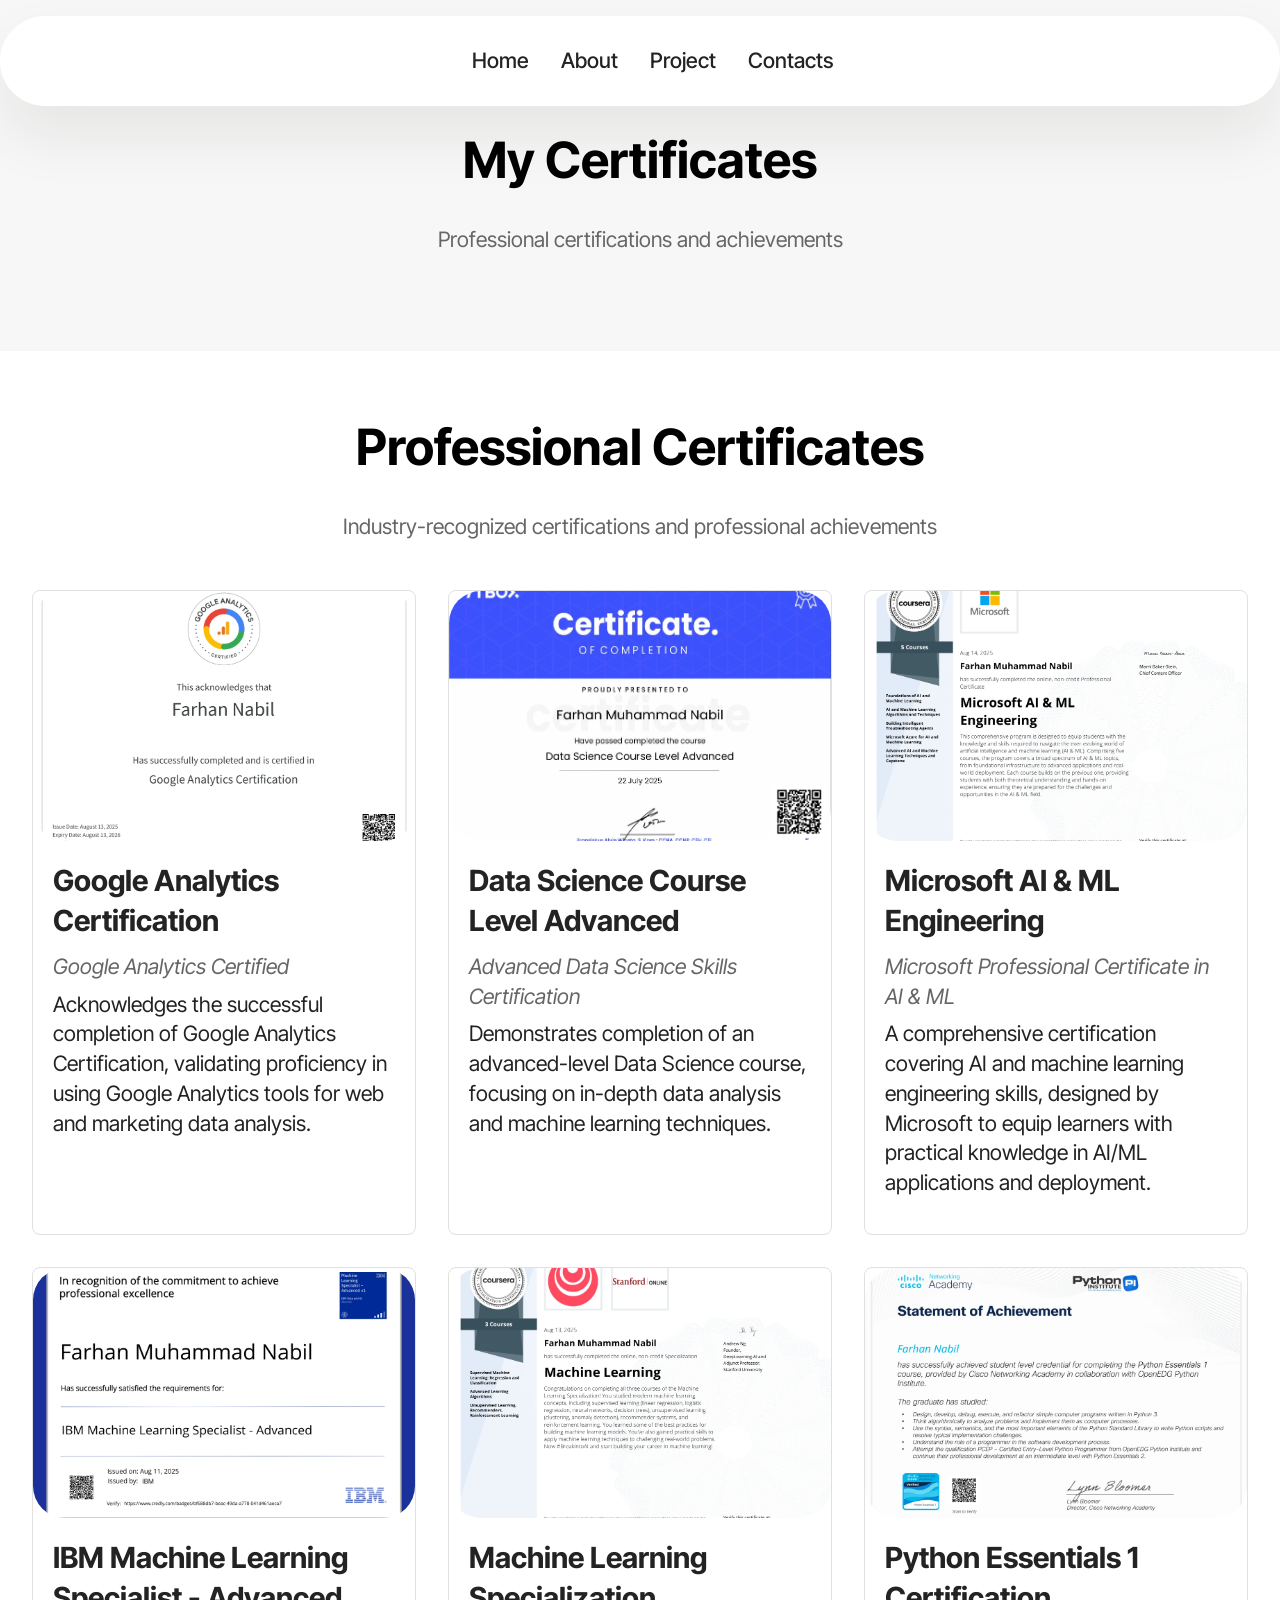
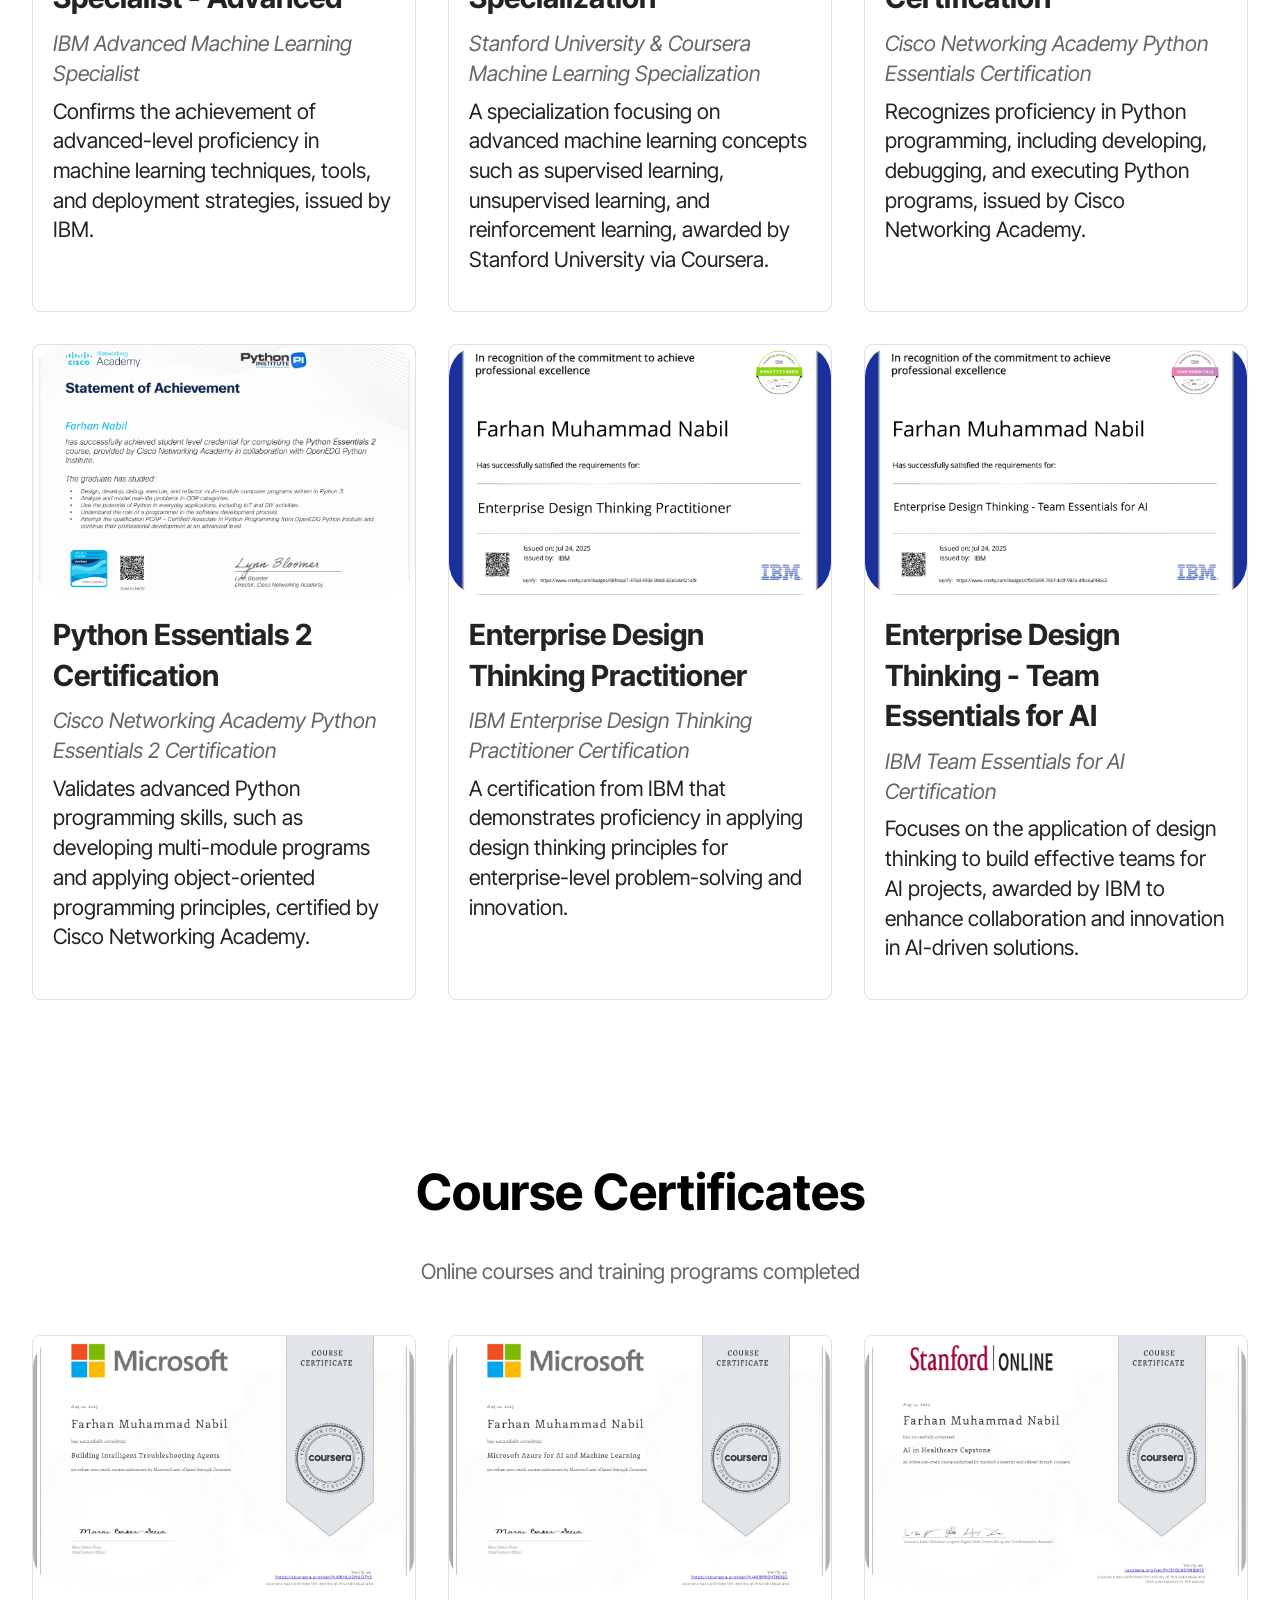
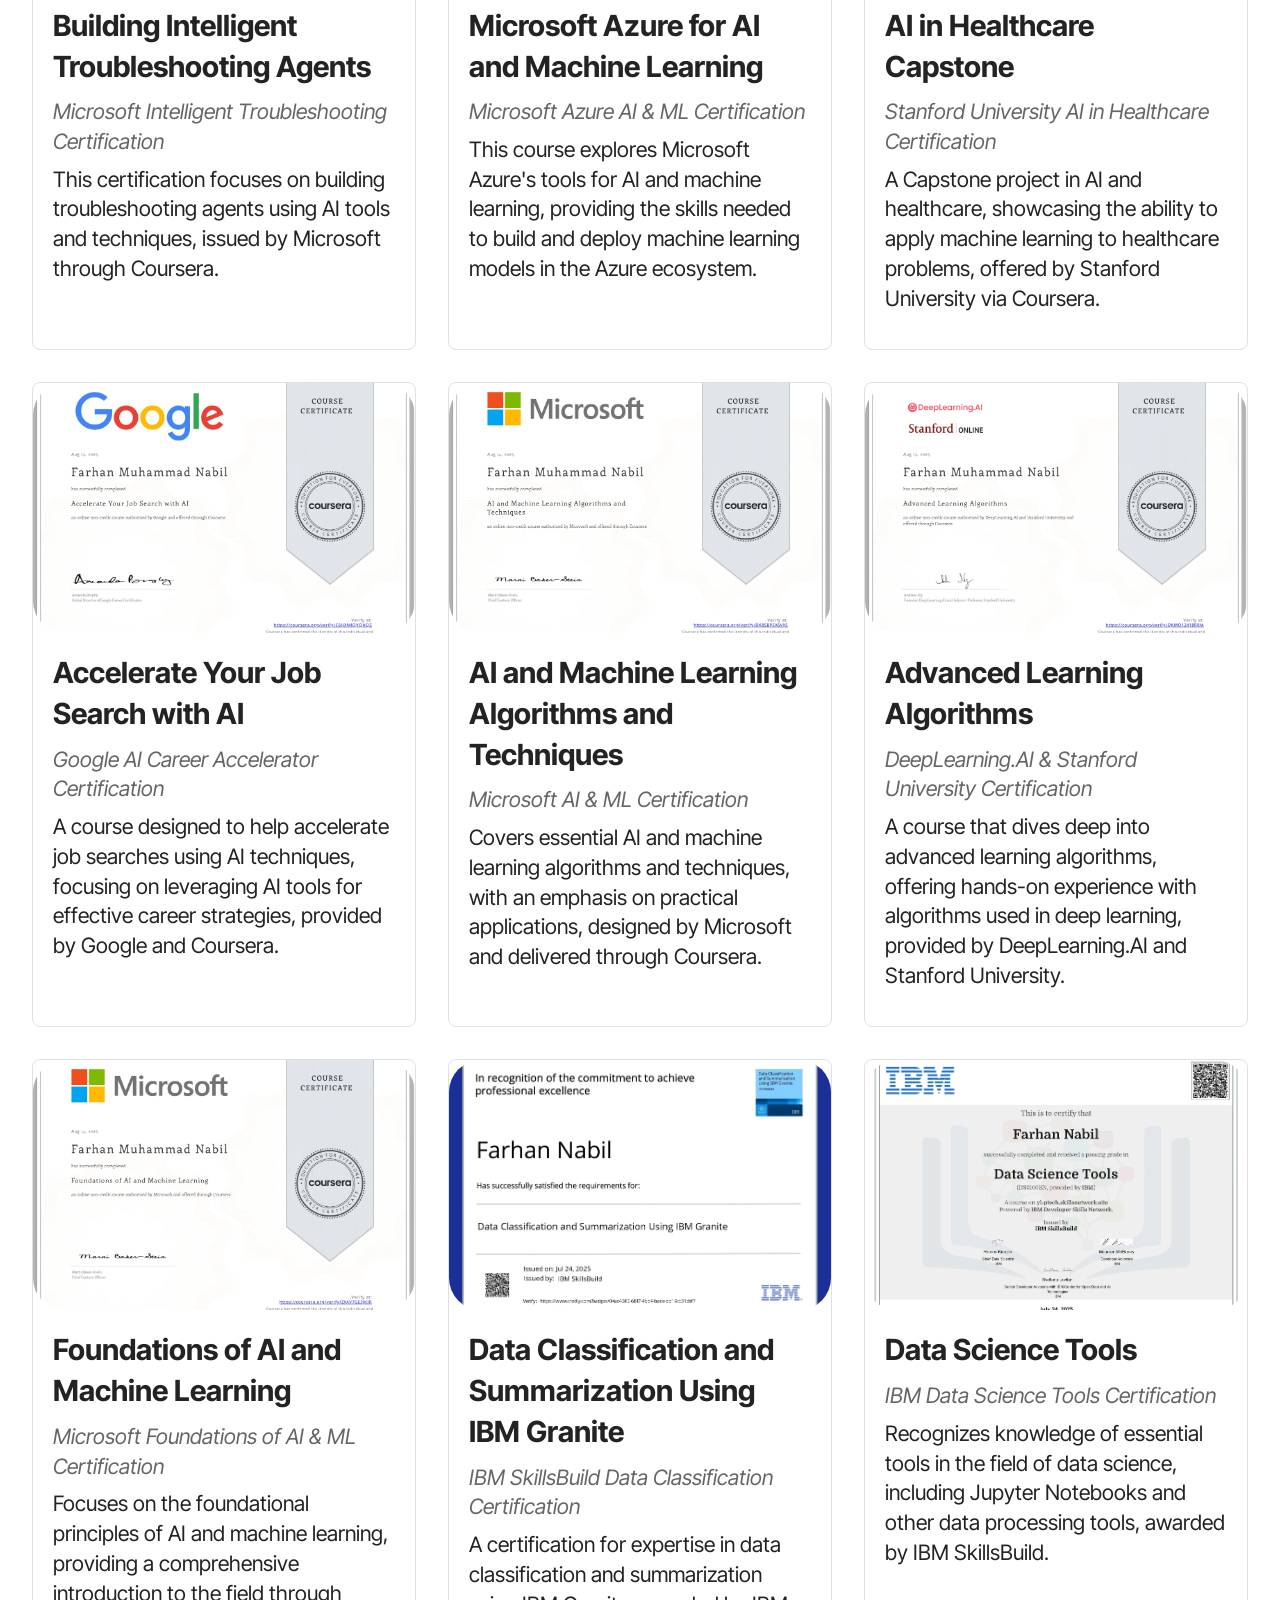
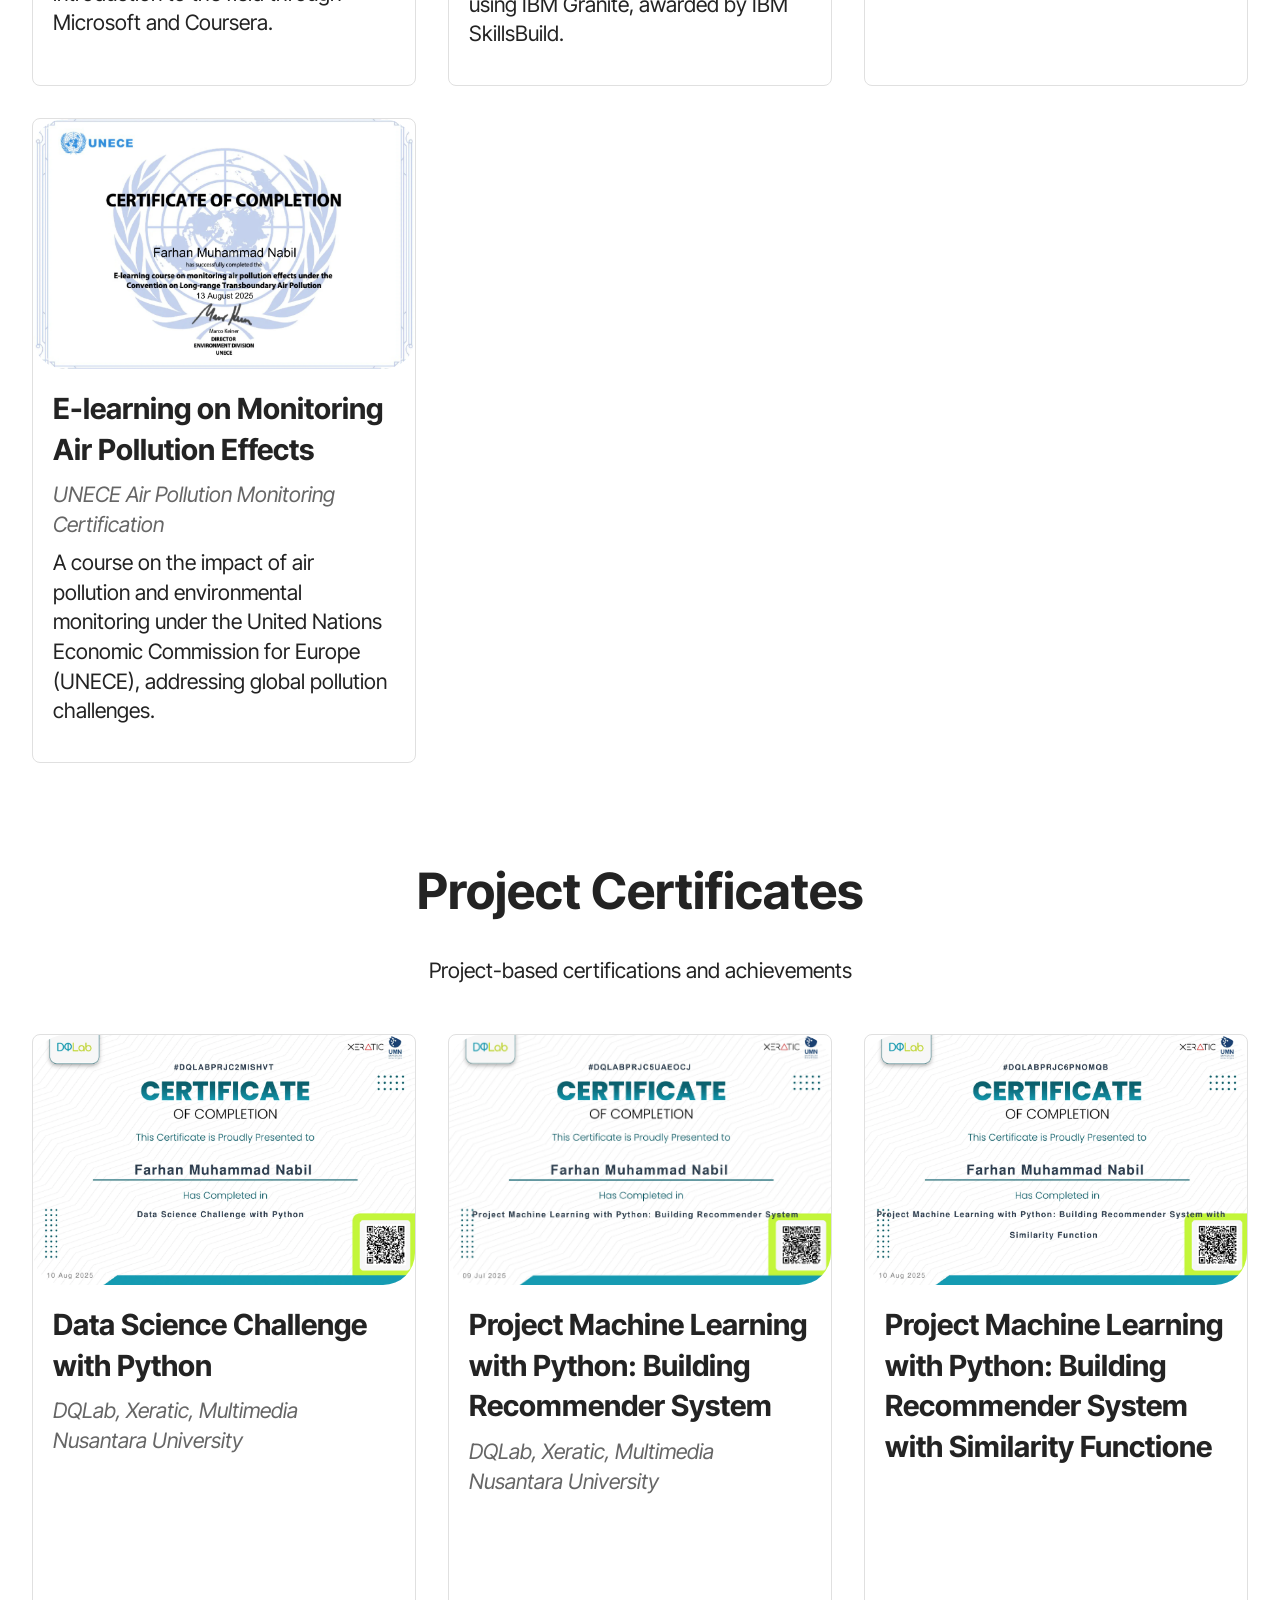
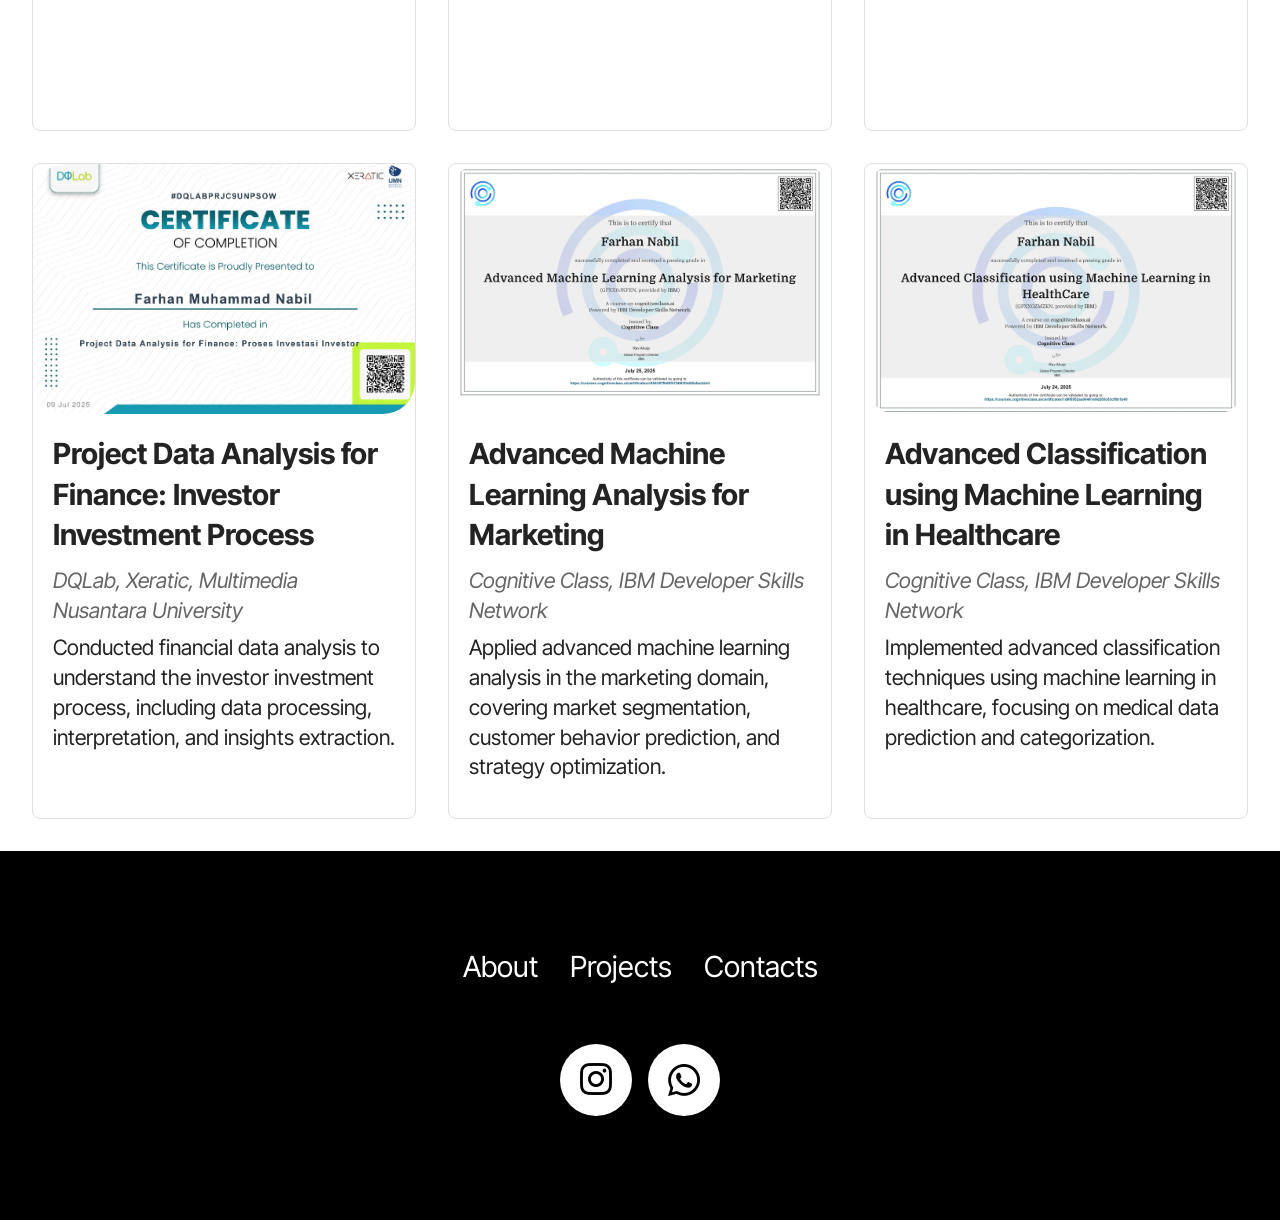
==== commit 216f0013: "update all files" ====
--- a/certificates.html
+++ b/certificates.html
@@ -77,7 +77,7 @@
 			<div class="col-12 col-md-6 col-lg-4 mb-4">
 				<div class="certificate-card">
 					<div class="certificate-img">
-						<img src="assets/images/CERTI/professional-certi-1.png" onclick="openCertModal(this.src)" class="certificate-img">
+						<img src="assets/images/CERTI/professional-certi-1.webp" onclick="openCertModal(this.src)" class="certificate-img">
 					</div>
 					<div class="certificate-content">
 						<h5 class="certificate-title fonts-style display-5">
@@ -95,7 +95,7 @@
 			<div class="col-12 col-md-6 col-lg-4 mb-4">
 				<div class="certificate-card">
 					<div class="certificate-img">
-						<img src="assets/images/CERTI/professional-certi-2.jpg" onclick="openCertModal(this.src)" class="certificate-img">
+						<img src="assets/images/CERTI/professional-certi-2.webp" onclick="openCertModal(this.src)" class="certificate-img">
 					</div>
 					<div class="certificate-content">
 						<h5 class="certificate-title fonts-style display-5">
@@ -113,7 +113,7 @@
 			<div class="col-12 col-md-6 col-lg-4 mb-4">
 				<div class="certificate-card">
 					<div class="certificate-img">
-						<img src="assets/images/CERTI/professional-certi-3.png" onclick="openCertModal(this.src)" class="certificate-img">
+						<img src="assets/images/CERTI/professional-certi-3.webp" onclick="openCertModal(this.src)" class="certificate-img">
 					</div>
 					<div class="certificate-content">
 						<h5 class="certificate-title fonts-style display-5">
@@ -131,7 +131,7 @@
 			<div class="col-12 col-md-6 col-lg-4 mb-4">
 				<div class="certificate-card">
 					<div class="certificate-img">
-						<img src="assets/images/CERTI/professional-certi-4.png" onclick="openCertModal(this.src)" class="certificate-img">
+						<img src="assets/images/CERTI/professional-certi-4.webp" onclick="openCertModal(this.src)" class="certificate-img">
 					</div>
 					<div class="certificate-content">
 						<h5 class="certificate-title fonts-style display-5">
@@ -149,7 +149,7 @@
 			<div class="col-12 col-md-6 col-lg-4 mb-4">
 				<div class="certificate-card">
 					<div class="certificate-img">
-						<img src="assets/images/CERTI/professional-certi-5.png" onclick="openCertModal(this.src)" class="certificate-img">
+						<img src="assets/images/CERTI/professional-certi-5.webp" onclick="openCertModal(this.src)" class="certificate-img">
 					</div>
 					<div class="certificate-content">
 						<h5 class="certificate-title fonts-style display-5">
@@ -167,7 +167,7 @@
 			<div class="col-12 col-md-6 col-lg-4 mb-4">
 				<div class="certificate-card">
 					<div class="certificate-img">
-						<img src="assets/images/CERTI/professional-certi-6.png" onclick="openCertModal(this.src)" class="certificate-img">
+						<img src="assets/images/CERTI/professional-certi-6.webp" onclick="openCertModal(this.src)" class="certificate-img">
 					</div>
 					<div class="certificate-content">
 						<h5 class="certificate-title fonts-style display-5">
@@ -185,7 +185,7 @@
 			<div class="col-12 col-md-6 col-lg-4 mb-4">
 				<div class="certificate-card">
 					<div class="certificate-img">
-						<img src="assets/images/CERTI/professional-certi-7.png" onclick="openCertModal(this.src)" class="certificate-img">
+						<img src="assets/images/CERTI/professional-certi-7.webp" onclick="openCertModal(this.src)" class="certificate-img">
 					</div>
 					<div class="certificate-content">
 						<h5 class="certificate-title fonts-style display-5">
@@ -203,7 +203,7 @@
 			<div class="col-12 col-md-6 col-lg-4 mb-4">
 				<div class="certificate-card">
 					<div class="certificate-img">
-						<img src="assets/images/CERTI/professional-certi-8.png" onclick="openCertModal(this.src)" class="certificate-img">
+						<img src="assets/images/CERTI/professional-certi-8.webp" onclick="openCertModal(this.src)" class="certificate-img">
 					</div>
 					<div class="certificate-content">
 						<h5 class="certificate-title fonts-style display-5">
@@ -221,7 +221,7 @@
 			<div class="col-12 col-md-6 col-lg-4 mb-4">
 				<div class="certificate-card">
 					<div class="certificate-img">
-						<img src="assets/images/CERTI/professional-certi-9.png" onclick="openCertModal(this.src)" class="certificate-img">
+						<img src="assets/images/CERTI/professional-certi-9.webp" onclick="openCertModal(this.src)" class="certificate-img">
 					</div>
 					<div class="certificate-content">
 						<h5 class="certificate-title fonts-style display-5">
@@ -252,7 +252,7 @@
 			<div class="col-12 col-md-6 col-lg-4 mb-4">
 				<div class="certificate-card">
 					<div class="certificate-img">
-						<img src="assets/images/CERTI/certi-1.png" onclick="openCertModal(this.src)" class="certificate-img">
+						<img src="assets/images/CERTI/certi-1.webp" onclick="openCertModal(this.src)" class="certificate-img">
 					</div>
 					<div class="certificate-content">
 						<h5 class="certificate-title fonts-style display-5">
@@ -270,7 +270,7 @@
 			<div class="col-12 col-md-6 col-lg-4 mb-4">
 				<div class="certificate-card">
 					<div class="certificate-img">
-						<img src="assets/images/CERTI/certi-2.png" onclick="openCertModal(this.src)" class="certificate-img">
+						<img src="assets/images/CERTI/certi-2.webp" onclick="openCertModal(this.src)" class="certificate-img">
 					</div>
 					<div class="certificate-content">
 						<h5 class="certificate-title fonts-style display-5">
@@ -288,7 +288,7 @@
 			<div class="col-12 col-md-6 col-lg-4 mb-4">
 				<div class="certificate-card">
 					<div class="certificate-img">
-						<img src="assets/images/CERTI/certi-3.png" onclick="openCertModal(this.src)" class="certificate-img">
+						<img src="assets/images/CERTI/certi-3.webp" onclick="openCertModal(this.src)" class="certificate-img">
 					</div>
 					<div class="certificate-content">
 						<h5 class="certificate-title fonts-style display-5">
@@ -306,7 +306,7 @@
 			<div class="col-12 col-md-6 col-lg-4 mb-4">
 				<div class="certificate-card">
 					<div class="certificate-img">
-						<img src="assets/images/CERTI/certi-4.png" onclick="openCertModal(this.src)" class="certificate-img">
+						<img src="assets/images/CERTI/certi-4.webp" onclick="openCertModal(this.src)" class="certificate-img">
 					</div>
 					<div class="certificate-content">
 						<h5 class="certificate-title fonts-style display-5">
@@ -324,7 +324,7 @@
 			<div class="col-12 col-md-6 col-lg-4 mb-4">
 				<div class="certificate-card">
 					<div class="certificate-img">
-						<img src="assets/images/CERTI/certi-5.png" onclick="openCertModal(this.src)" class="certificate-img">
+						<img src="assets/images/CERTI/certi-5.webp" onclick="openCertModal(this.src)" class="certificate-img">
 					</div>
 					<div class="certificate-content">
 						<h5 class="certificate-title fonts-style display-5">
@@ -342,7 +342,7 @@
 			<div class="col-12 col-md-6 col-lg-4 mb-4">
 				<div class="certificate-card">
 					<div class="certificate-img">
-						<img src="assets/images/CERTI/certi-6.png" onclick="openCertModal(this.src)" class="certificate-img">
+						<img src="assets/images/CERTI/certi-6.webp" onclick="openCertModal(this.src)" class="certificate-img">
 					</div>
 					<div class="certificate-content">
 						<h5 class="certificate-title fonts-style display-5">
@@ -360,7 +360,7 @@
 			<div class="col-12 col-md-6 col-lg-4 mb-4">
 				<div class="certificate-card">
 					<div class="certificate-img">
-						<img src="assets/images/CERTI/certi-7.png" onclick="openCertModal(this.src)" class="certificate-img">
+						<img src="assets/images/CERTI/certi-7.webp" onclick="openCertModal(this.src)" class="certificate-img">
 					</div>
 					<div class="certificate-content">
 						<h5 class="certificate-title fonts-style display-5">
@@ -378,7 +378,7 @@
 			<div class="col-12 col-md-6 col-lg-4 mb-4">
 				<div class="certificate-card">
 					<div class="certificate-img">
-						<img src="assets/images/CERTI/certi-8.jpg" onclick="openCertModal(this.src)" class="certificate-img">
+						<img src="assets/images/CERTI/certi-8.webp" onclick="openCertModal(this.src)" class="certificate-img">
 					</div>
 					<div class="certificate-content">
 						<h5 class="certificate-title fonts-style display-5">
@@ -396,7 +396,7 @@
 			<div class="col-12 col-md-6 col-lg-4 mb-4">
 				<div class="certificate-card">
 					<div class="certificate-img">
-						<img src="assets/images/CERTI/certi-9.jpg" onclick="openCertModal(this.src)" class="certificate-img">
+						<img src="assets/images/CERTI/certi-9.webp" onclick="openCertModal(this.src)" class="certificate-img">
 					</div>
 					<div class="certificate-content">
 						<h5 class="certificate-title fonts-style display-5">
@@ -414,7 +414,7 @@
 			<div class="col-12 col-md-6 col-lg-4 mb-4">
 				<div class="certificate-card">
 					<div class="certificate-img">
-						<img src="assets/images/CERTI/certi-10.png" onclick="openCertModal(this.src)" class="certificate-img">
+						<img src="assets/images/CERTI/certi-10.webp" onclick="openCertModal(this.src)" class="certificate-img">
 					</div>
 					<div class="certificate-content">
 						<h5 class="certificate-title fonts-style display-5">
@@ -445,7 +445,7 @@
 			<div class="col-12 col-md-6 col-lg-4 mb-4">
 				<div class="certificate-card">
 					<div class="certificate-img">
-						<img src="assets/images/CERTI/certi-project-1.png" onclick="openCertModal(this.src)" class="certificate-img">
+						<img src="assets/images/CERTI/certi-project-1.webp" onclick="openCertModal(this.src)" class="certificate-img">
 					</div>
 					<div class="certificate-content">
 						<h5 class="certificate-title fonts-style display-5">
@@ -463,7 +463,7 @@
 			<div class="col-12 col-md-6 col-lg-4 mb-4">
 				<div class="certificate-card">
 					<div class="certificate-img">
-						<img src="assets/images/CERTI/certi-project-2.jpg" onclick="openCertModal(this.src)" class="certificate-img">
+						<img src="assets/images/CERTI/certi-project-2.webp" onclick="openCertModal(this.src)" class="certificate-img">
 					</div>
 					<div class="certificate-content">
 						<h5 class="certificate-title fonts-style display-5">
@@ -481,7 +481,7 @@
 			<div class="col-12 col-md-6 col-lg-4 mb-4">
 				<div class="certificate-card">
 					<div class="certificate-img">
-						<img src="assets/images/CERTI/certi-project-3.png" onclick="openCertModal(this.src)" class="certificate-img">
+						<img src="assets/images/CERTI/certi-project-3.webp" onclick="openCertModal(this.src)" class="certificate-img">
 					</div>
 					<div class="certificate-content">
 						<h5 class="certificate-title fonts-style display-5">
@@ -499,7 +499,7 @@
 			<div class="col-12 col-md-6 col-lg-4 mb-4">
 				<div class="certificate-card">
 					<div class="certificate-img">
-						<img src="assets/images/CERTI/certi-project-4.jpg" onclick="openCertModal(this.src)" class="certificate-img">
+						<img src="assets/images/CERTI/certi-project-4.webp" onclick="openCertModal(this.src)" class="certificate-img">
 					</div>
 					<div class="certificate-content">
 						<h5 class="certificate-title fonts-style display-5">
@@ -517,7 +517,7 @@
 			<div class="col-12 col-md-6 col-lg-4 mb-4">
 				<div class="certificate-card">
 					<div class="certificate-img">
-						<img src="assets/images/CERTI/certi-project-5.jpg" onclick="openCertModal(this.src)" class="certificate-img">
+						<img src="assets/images/CERTI/certi-project-5.webp" onclick="openCertModal(this.src)" class="certificate-img">
 					</div>
 					<div class="certificate-content">
 						<h5 class="certificate-title fonts-style display-5">
@@ -535,7 +535,7 @@
 			<div class="col-12 col-md-6 col-lg-4 mb-4">
 				<div class="certificate-card">
 					<div class="certificate-img">
-						<img src="assets/images/CERTI/certi-project-6.jpg" onclick="openCertModal(this.src)" class="certificate-img">
+						<img src="assets/images/CERTI/certi-project-6.webp" onclick="openCertModal(this.src)" class="certificate-img">
 					</div>
 					<div class="certificate-content">
 						<h5 class="certificate-title fonts-style display-5">
--- a/assets/css/additional.css
+++ b/assets/css/additional.css
@@ -276,15 +276,17 @@
   border-color: #ffffff !important;
   color: #808080 !important;
   box-shadow: none;
+  transition: all 0.3s ease;
 }
 .btn-danger:hover,
 .btn-danger:focus,
 .btn-danger.focus,
 .btn-danger.active {
-  color: inherit;
-  background-color: #ffffff !important;
-  border-color: #ffffff !important;
-  box-shadow: none;
+  color: #ffffff !important;
+  background-color: #333333 !important;
+  border-color: #333333 !important;
+  box-shadow: 0 5px 15px rgba(0, 0, 0, 0.2);
+  transform: translateY(-2px);
 }
 .btn-danger.disabled,
 .btn-danger:disabled {
@@ -1412,16 +1414,21 @@
 
 @media (max-width: 768px) {
   .cid-uPXiGSK6yH .profession-line {
-    font-size: 1.8rem;
+    font-size: 1.5rem;
     flex-wrap: wrap;
+  }
+
+  .cid-uPXiGSK6yH .profession-line .prefix-text {
+    font-size: 1.5rem;
+  }
+
+  .cid-uPXiGSK6yH #typing-animation {
+    font-size: 1.5rem;
+    min-height: 1em;
   }
 
   .cid-uPXiGSK6yH .typing-cursor {
     height: 1em;
-  }
-
-  .cid-uPXiGSK6yH #typing-animation {
-    min-height: 1em;
   }
 }
 
@@ -3035,6 +3042,11 @@
   cursor: grab;
   gap: 20px;
   padding: 0 60px;
+  touch-action: pan-x;
+  user-select: none;
+  -webkit-user-select: none;
+  -moz-user-select: none;
+  -ms-user-select: none;
 }
 
 .certificate-track:active {
@@ -3075,6 +3087,7 @@
   height: 100%;
   object-fit: cover;
   transition: all 0.3s ease;
+  cursor: default;
 }
 
 .certificate-overlay {
--- a/assets/css/additional.css
+++ b/assets/css/additional.css
@@ -276,15 +276,17 @@
   border-color: #ffffff !important;
   color: #808080 !important;
   box-shadow: none;
+  transition: all 0.3s ease;
 }
 .btn-danger:hover,
 .btn-danger:focus,
 .btn-danger.focus,
 .btn-danger.active {
-  color: inherit;
-  background-color: #ffffff !important;
-  border-color: #ffffff !important;
-  box-shadow: none;
+  color: #ffffff !important;
+  background-color: #333333 !important;
+  border-color: #333333 !important;
+  box-shadow: 0 5px 15px rgba(0, 0, 0, 0.2);
+  transform: translateY(-2px);
 }
 .btn-danger.disabled,
 .btn-danger:disabled {
@@ -1412,16 +1414,21 @@
 
 @media (max-width: 768px) {
   .cid-uPXiGSK6yH .profession-line {
-    font-size: 1.8rem;
+    font-size: 1.5rem;
     flex-wrap: wrap;
+  }
+
+  .cid-uPXiGSK6yH .profession-line .prefix-text {
+    font-size: 1.5rem;
+  }
+
+  .cid-uPXiGSK6yH #typing-animation {
+    font-size: 1.5rem;
+    min-height: 1em;
   }
 
   .cid-uPXiGSK6yH .typing-cursor {
     height: 1em;
-  }
-
-  .cid-uPXiGSK6yH #typing-animation {
-    min-height: 1em;
   }
 }
 
@@ -3035,6 +3042,11 @@
   cursor: grab;
   gap: 20px;
   padding: 0 60px;
+  touch-action: pan-x;
+  user-select: none;
+  -webkit-user-select: none;
+  -moz-user-select: none;
+  -ms-user-select: none;
 }
 
 .certificate-track:active {
@@ -3075,6 +3087,7 @@
   height: 100%;
   object-fit: cover;
   transition: all 0.3s ease;
+  cursor: default;
 }
 
 .certificate-overlay {
